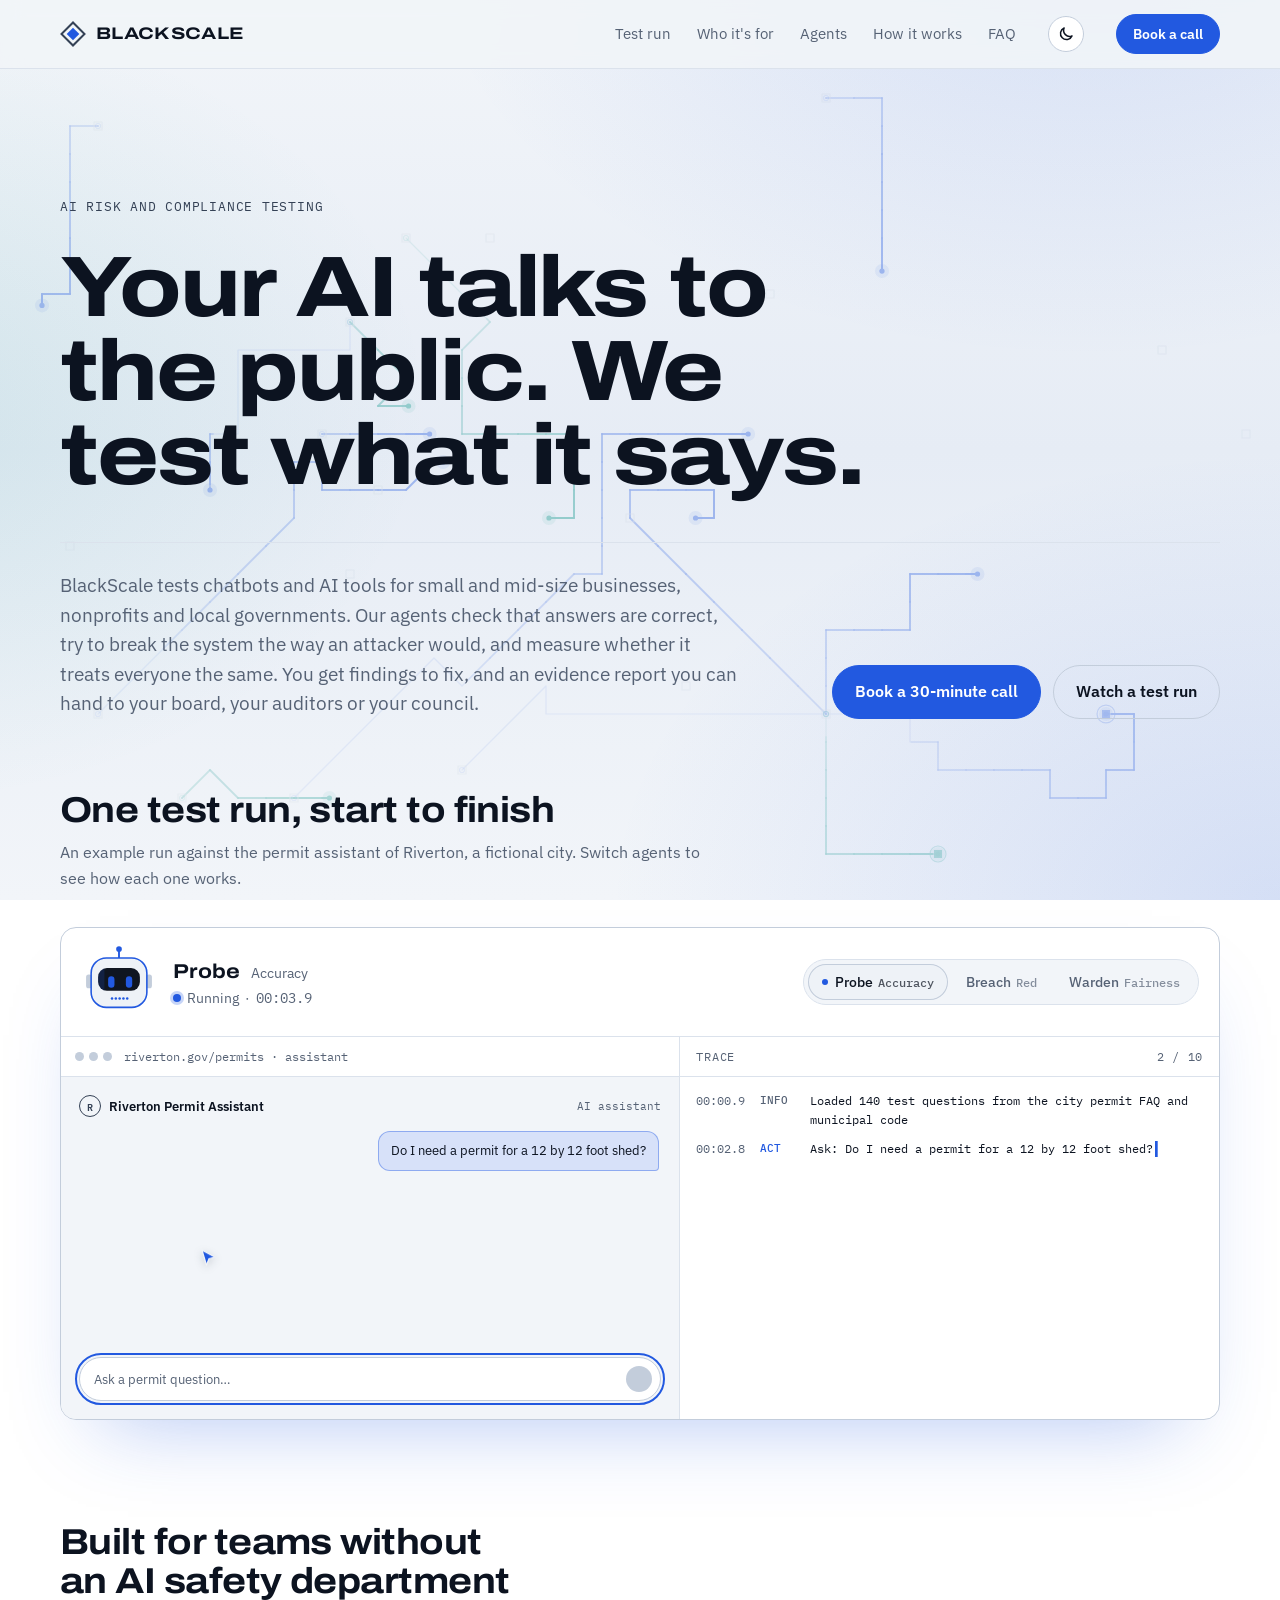
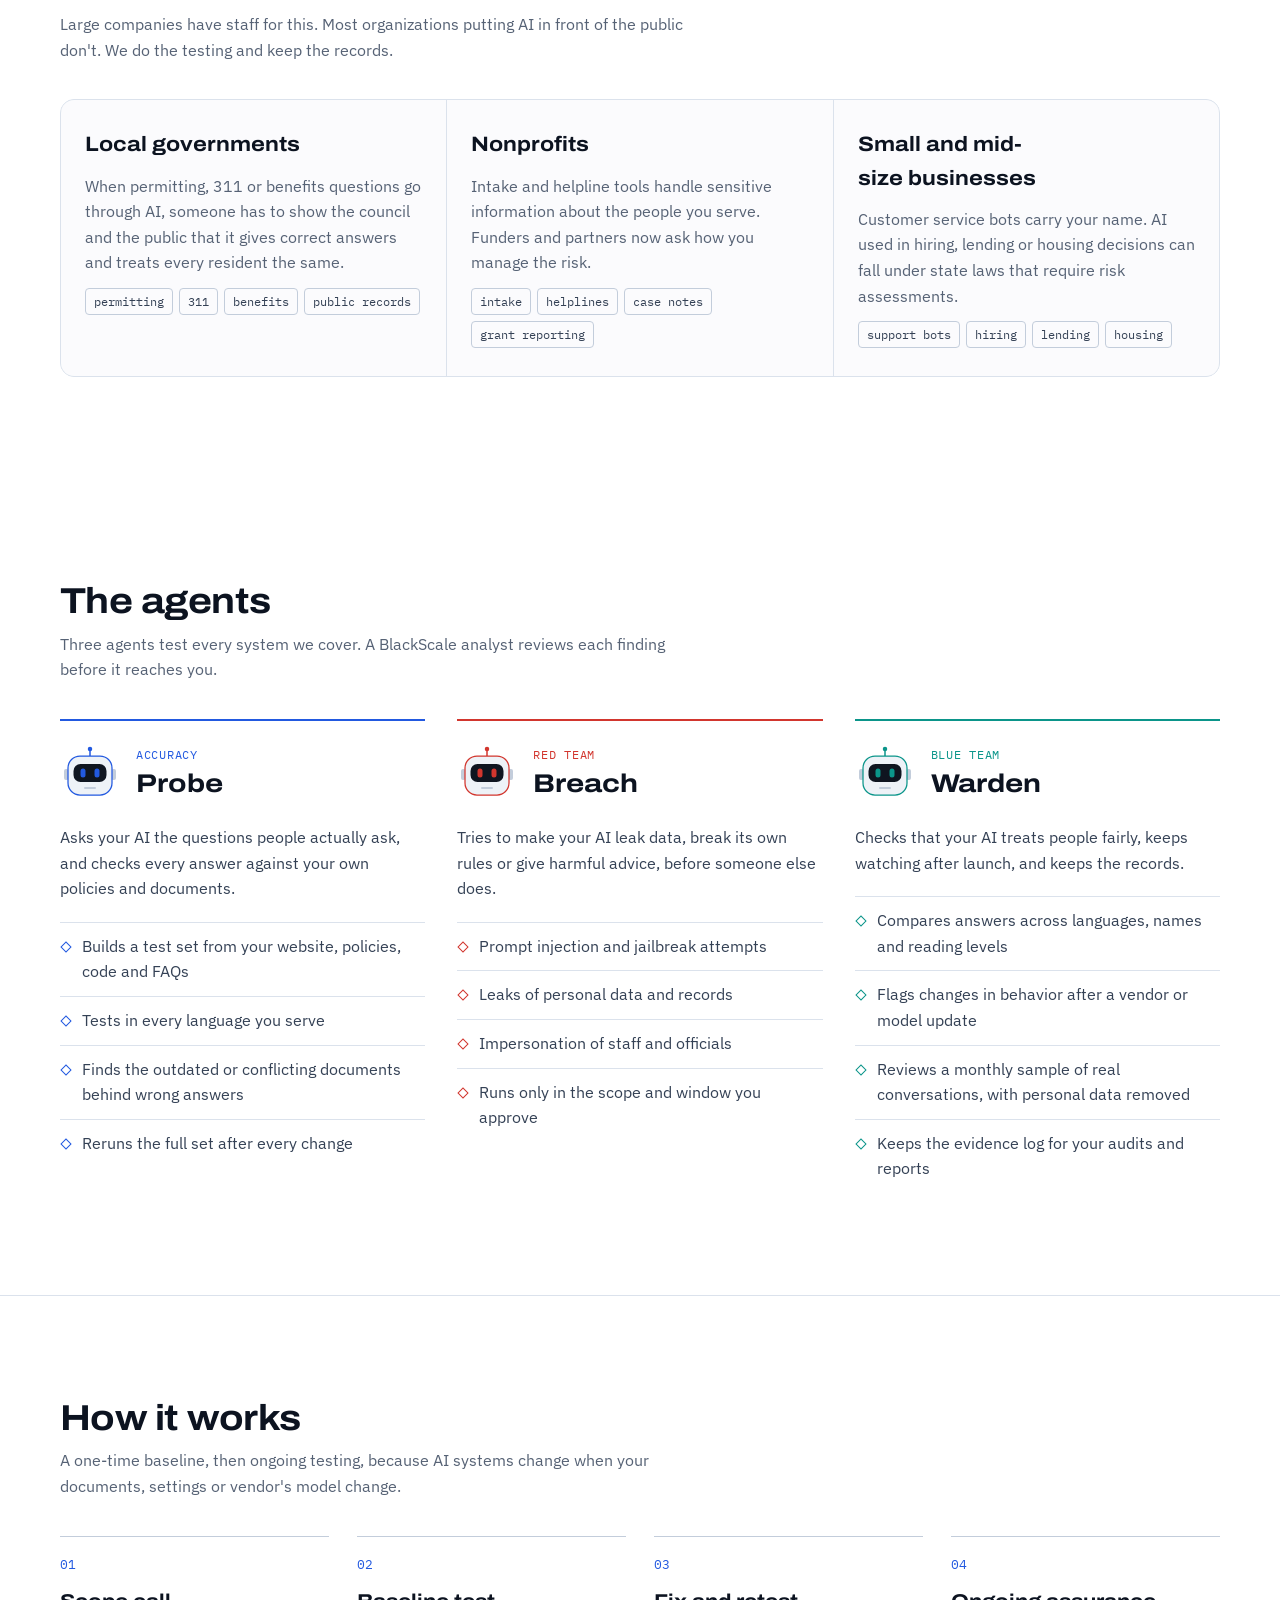
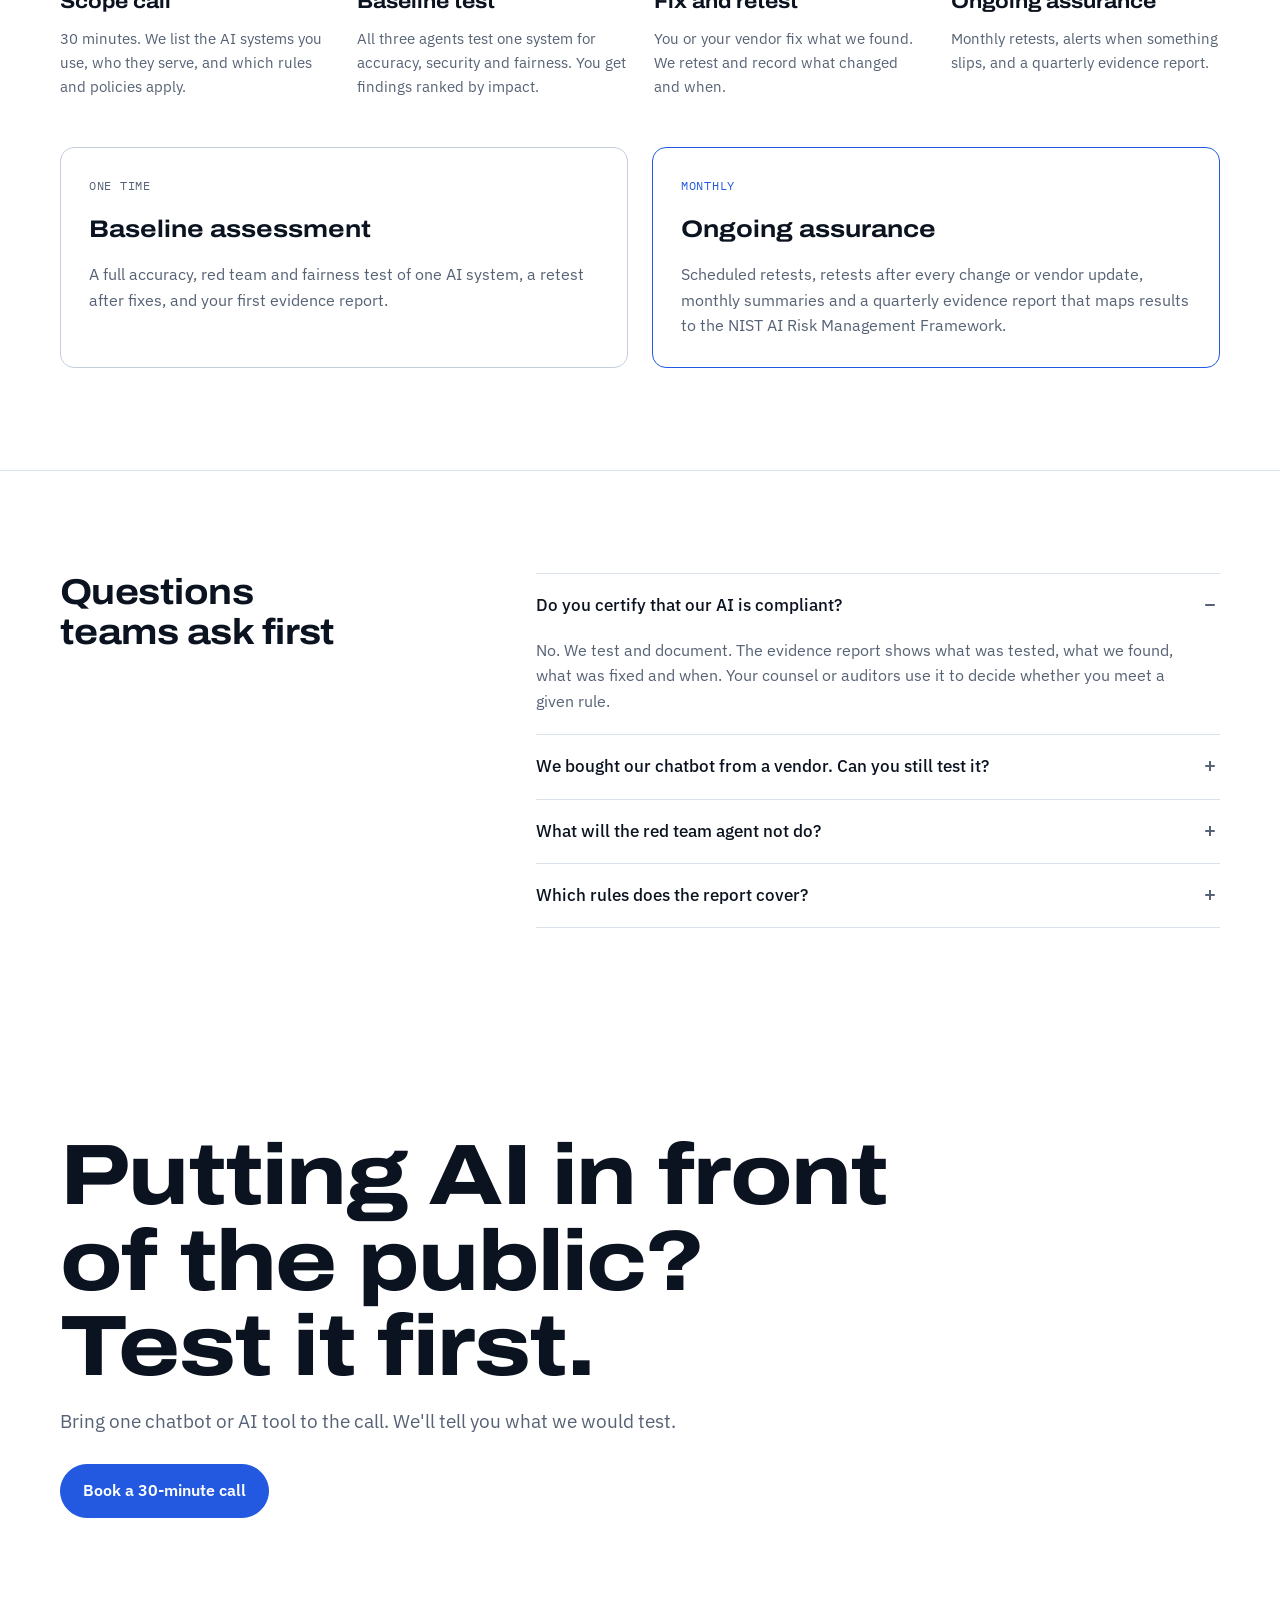
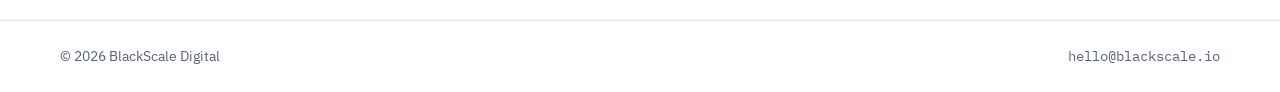
==== index.html @ e97cdd0f "Add light/dark themes and animated circuit-trace background Co-Authored-By: Claude Opus 5.5 <noreply" ====
<!DOCTYPE html>
<html lang="en">
<head>
  <meta charset="UTF-8">
  <meta name="viewport" content="width=device-width, initial-scale=1.0, viewport-fit=cover">
  <title>BlackScale | AI Risk Testing</title>
  <meta name="description" content="AI risk and compliance testing for small and mid-size businesses, nonprofits and local governments. Accuracy, red team and fairness testing, with ongoing evidence reports.">
  <link rel="icon" href="logo.png">
  <link rel="preconnect" href="https://fonts.googleapis.com">
  <link rel="preconnect" href="https://fonts.gstatic.com" crossorigin>
  <link href="https://fonts.googleapis.com/css2?family=Archivo:wdth,wght@62..125,400..800&family=IBM+Plex+Mono:wght@400;500&family=IBM+Plex+Sans:wght@400;500;600&display=swap" rel="stylesheet">
  <link rel="stylesheet" href="style.css">
  <script>
    (function () {
      var t = null;
      try { t = localStorage.getItem('bs-theme'); } catch (e) {}
      if (t !== 'light' && t !== 'dark') t = document.documentElement.dataset.theme || (window.matchMedia('(prefers-color-scheme: light)').matches ? 'light' : 'dark');
      document.documentElement.dataset.theme = t;
    })();
  </script>
</head>
<body>
  <canvas id="traces" aria-hidden="true"></canvas>

  <!-- Shared avatar drawing. Accent comes from currentColor. -->
  <svg width="0" height="0" style="position:absolute" aria-hidden="true">
    <defs>
      <symbol id="avatar" viewBox="0 0 120 120">
        <line x1="60" y1="22" x2="60" y2="9" stroke="currentColor" stroke-width="3" stroke-linecap="round"/>
        <circle cx="60" cy="8" r="4.5" fill="currentColor"/>
        <rect x="8" y="48" width="9" height="22" rx="4" fill="var(--line-strong)"/>
        <rect x="103" y="48" width="9" height="22" rx="4" fill="var(--line-strong)"/>
        <rect x="16" y="22" width="88" height="78" rx="24" fill="var(--surface-2)" stroke="currentColor" stroke-width="2.5"/>
        <rect x="27" y="38" width="66" height="36" rx="14" fill="var(--visor)"/>
        <rect x="41" y="47" width="10" height="18" rx="5" fill="currentColor"/>
        <rect x="69" y="47" width="10" height="18" rx="5" fill="currentColor"/>
        <rect x="48" y="84" width="24" height="4" rx="2" fill="var(--line-strong)"/>
      </symbol>
    </defs>
  </svg>

  <header class="site-header">
    <div class="wrap header-row">
      <a href="#" class="brand" aria-label="BlackScale home">
        <svg class="brand-mark" viewBox="0 0 32 32" aria-hidden="true">
          <rect x="6" y="6" width="20" height="20" transform="rotate(45 16 16)" fill="none" stroke="var(--silver)" stroke-width="2.5"/>
          <rect x="10.5" y="10.5" width="11" height="11" transform="rotate(45 16 16)" fill="var(--accent)"/>
        </svg>
        <span class="brand-word">BlackScale</span>
      </a>
      <nav class="nav" aria-label="Main">
        <a href="#live">Test run</a>
        <a href="#who">Who it's for</a>
        <a href="#agents">Agents</a>
        <a href="#process">How it works</a>
        <a href="#faq">FAQ</a>
      </nav>
      <button class="theme-toggle" id="themeToggle" type="button" aria-label="Switch color theme">
        <svg class="moon" viewBox="0 0 24 24" fill="none" stroke="currentColor" stroke-width="2" stroke-linecap="round" stroke-linejoin="round" aria-hidden="true"><path d="M20 14.5A8 8 0 0 1 9.5 4a8 8 0 1 0 10.5 10.5z"/></svg>
        <svg class="sun" viewBox="0 0 24 24" fill="none" stroke="currentColor" stroke-width="2" stroke-linecap="round" aria-hidden="true"><circle cx="12" cy="12" r="4"/><path d="M12 2v2M12 20v2M2 12h2M20 12h2M4.9 4.9l1.4 1.4M17.7 17.7l1.4 1.4M4.9 19.1l1.4-1.4M17.7 6.3l1.4-1.4"/></svg>
      </button>
      <a class="btn btn-small" href="https://calendly.com/contact-blackscale/30min" target="_blank" rel="noopener">Book a call</a>
    </div>
  </header>

  <main>
    <section class="hero">
      <div class="wrap">
        <p class="eyebrow">AI risk and compliance testing</p>
        <h1>Your AI talks to the public. We test what it says.</h1>
        <div class="hero-foot">
          <p class="lede">BlackScale tests chatbots and AI tools for small and mid-size businesses, nonprofits and local governments. Our agents check that answers are correct, try to break the system the way an attacker would, and measure whether it treats everyone the same. You get findings to fix, and an evidence report you can hand to your board, your auditors or your council.</p>
          <div class="hero-actions">
            <a class="btn" href="https://calendly.com/contact-blackscale/30min" target="_blank" rel="noopener">Book a 30-minute call</a>
            <a class="btn btn-ghost" href="#live">Watch a test run</a>
          </div>
        </div>
      </div>
    </section>

    <section id="live" class="live">
      <div class="wrap">
        <div class="section-head">
          <h2>One test run, start to finish</h2>
          <p>An example run against the permit assistant of Riverton, a fictional city. Switch agents to see how each one works.</p>
        </div>

        <div class="console" id="console" data-mode="qa">
          <div class="console-bar">
            <div class="agent-id">
              <svg class="avatar-live" id="avatarLive" viewBox="0 0 120 120" aria-hidden="true">
                <g class="antenna">
                  <line x1="60" y1="22" x2="60" y2="9" stroke="var(--agent)" stroke-width="3" stroke-linecap="round"/>
                  <circle class="led" cx="60" cy="8" r="4.5" fill="var(--agent)"/>
                </g>
                <rect x="8" y="48" width="9" height="22" rx="4" fill="var(--line-strong)"/>
                <rect x="103" y="48" width="9" height="22" rx="4" fill="var(--line-strong)"/>
                <rect x="16" y="22" width="88" height="78" rx="24" fill="var(--surface-2)" stroke="var(--agent)" stroke-width="2.5"/>
                <rect x="27" y="38" width="66" height="36" rx="14" fill="var(--visor)"/>
                <clipPath id="visorClip"><rect x="27" y="38" width="66" height="36" rx="14"/></clipPath>
                <rect class="scan" x="27" y="38" width="10" height="36" fill="var(--agent)" opacity=".18" clip-path="url(#visorClip)"/>
                <g id="eyes">
                  <rect class="eye" x="41" y="47" width="10" height="18" rx="5" fill="var(--agent)"/>
                  <rect class="eye" x="69" y="47" width="10" height="18" rx="5" fill="var(--agent)"/>
                </g>
                <g class="mouth" fill="var(--agent)">
                  <rect x="47" y="84" width="4" height="4" rx="2"/>
                  <rect x="53" y="84" width="4" height="4" rx="2"/>
                  <rect x="59" y="84" width="4" height="4" rx="2"/>
                  <rect x="65" y="84" width="4" height="4" rx="2"/>
                  <rect x="71" y="84" width="4" height="4" rx="2"/>
                </g>
              </svg>
              <div class="agent-meta">
                <div class="agent-name"><span id="agentName">Probe</span> <span class="agent-role" id="agentRole">Accuracy</span></div>
                <div class="agent-status"><span class="status-dot"></span><span id="agentStatus">Running</span> · <span class="mono" id="runTimer">00:00.0</span></div>
              </div>
            </div>
            <div class="tabs" role="tablist" aria-label="Choose an agent">
              <button role="tab" id="tab-qa" data-mode="qa" aria-selected="true">Probe <span>Accuracy</span></button>
              <button role="tab" id="tab-red" data-mode="red" aria-selected="false">Breach <span>Red</span></button>
              <button role="tab" id="tab-blue" data-mode="blue" aria-selected="false">Warden <span>Fairness</span></button>
            </div>
          </div>

          <div class="console-body">
            <div class="viewport">
              <div class="vp-chrome">
                <span class="vp-dots" aria-hidden="true"><i></i><i></i><i></i></span>
                <span class="vp-url mono" id="vpUrl">riverton.gov/permits · assistant</span>
              </div>
              <div class="screen" id="screen"></div>
              <div class="cursor" id="cursor" aria-hidden="true">
                <svg viewBox="0 0 20 20"><path d="M3 2l13 7-6 1.5L7.5 17z" fill="var(--agent)" stroke="var(--bg)" stroke-width="1.2" stroke-linejoin="round"/></svg>
              </div>
            </div>
            <div class="trace">
              <div class="trace-head mono"><span>Trace</span><span id="stepCount">0 / 0</span></div>
              <ol class="log" id="log" aria-live="polite"></ol>
            </div>
          </div>

          <div class="finding" id="finding" hidden></div>
        </div>
      </div>
    </section>

    <section id="who" class="audience">
      <div class="wrap">
        <div class="section-head">
          <h2>Built for teams without an AI safety department</h2>
          <p>Large companies have staff for this. Most organizations putting AI in front of the public don't. We do the testing and keep the records.</p>
        </div>
        <div class="aud-grid">
          <div class="aud">
            <h3>Local governments</h3>
            <p>When permitting, 311 or benefits questions go through AI, someone has to show the council and the public that it gives correct answers and treats every resident the same.</p>
            <div class="uses"><span>permitting</span><span>311</span><span>benefits</span><span>public records</span></div>
          </div>
          <div class="aud">
            <h3>Nonprofits</h3>
            <p>Intake and helpline tools handle sensitive information about the people you serve. Funders and partners now ask how you manage the risk.</p>
            <div class="uses"><span>intake</span><span>helplines</span><span>case notes</span><span>grant reporting</span></div>
          </div>
          <div class="aud">
            <h3>Small and mid-size businesses</h3>
            <p>Customer service bots carry your name. AI used in hiring, lending or housing decisions can fall under state laws that require risk assessments.</p>
            <div class="uses"><span>support bots</span><span>hiring</span><span>lending</span><span>housing</span></div>
          </div>
        </div>
      </div>
    </section>

    <section id="agents" class="agents">
      <div class="wrap">
        <div class="section-head">
          <h2>The agents</h2>
          <p>Three agents test every system we cover. A BlackScale analyst reviews each finding before it reaches you.</p>
        </div>
        <div class="agent-grid">
          <article class="agent-card" style="--agent: var(--probe)">
            <div class="agent-card-head">
              <svg class="avatar-sm" aria-hidden="true"><use href="#avatar"/></svg>
              <div>
                <p class="agent-kicker">Accuracy</p>
                <h3>Probe</h3>
              </div>
            </div>
            <p>Asks your AI the questions people actually ask, and checks every answer against your own policies and documents.</p>
            <ul class="tasks">
              <li>Builds a test set from your website, policies, code and FAQs</li>
              <li>Tests in every language you serve</li>
              <li>Finds the outdated or conflicting documents behind wrong answers</li>
              <li>Reruns the full set after every change</li>
            </ul>
          </article>
          <article class="agent-card" style="--agent: var(--red)">
            <div class="agent-card-head">
              <svg class="avatar-sm" aria-hidden="true"><use href="#avatar"/></svg>
              <div>
                <p class="agent-kicker">Red team</p>
                <h3>Breach</h3>
              </div>
            </div>
            <p>Tries to make your AI leak data, break its own rules or give harmful advice, before someone else does.</p>
            <ul class="tasks">
              <li>Prompt injection and jailbreak attempts</li>
              <li>Leaks of personal data and records</li>
              <li>Impersonation of staff and officials</li>
              <li>Runs only in the scope and window you approve</li>
            </ul>
          </article>
          <article class="agent-card" style="--agent: var(--teal)">
            <div class="agent-card-head">
              <svg class="avatar-sm" aria-hidden="true"><use href="#avatar"/></svg>
              <div>
                <p class="agent-kicker">Blue team</p>
                <h3>Warden</h3>
              </div>
            </div>
            <p>Checks that your AI treats people fairly, keeps watching after launch, and keeps the records.</p>
            <ul class="tasks">
              <li>Compares answers across languages, names and reading levels</li>
              <li>Flags changes in behavior after a vendor or model update</li>
              <li>Reviews a monthly sample of real conversations, with personal data removed</li>
              <li>Keeps the evidence log for your audits and reports</li>
            </ul>
          </article>
        </div>
      </div>
    </section>

    <section id="process" class="process">
      <div class="wrap">
        <div class="section-head">
          <h2>How it works</h2>
          <p>A one-time baseline, then ongoing testing, because AI systems change when your documents, settings or vendor's model change.</p>
        </div>
        <ol class="steps">
          <li>
            <span class="step-n mono">01</span>
            <h3>Scope call</h3>
            <p>30 minutes. We list the AI systems you use, who they serve, and which rules and policies apply.</p>
          </li>
          <li>
            <span class="step-n mono">02</span>
            <h3>Baseline test</h3>
            <p>All three agents test one system for accuracy, security and fairness. You get findings ranked by impact.</p>
          </li>
          <li>
            <span class="step-n mono">03</span>
            <h3>Fix and retest</h3>
            <p>You or your vendor fix what we found. We retest and record what changed and when.</p>
          </li>
          <li>
            <span class="step-n mono">04</span>
            <h3>Ongoing assurance</h3>
            <p>Monthly retests, alerts when something slips, and a quarterly evidence report.</p>
          </li>
        </ol>
        <div class="plans-grid">
          <div class="offer">
            <p class="offer-kicker">One time</p>
            <h3>Baseline assessment</h3>
            <p>A full accuracy, red team and fairness test of one AI system, a retest after fixes, and your first evidence report.</p>
          </div>
          <div class="offer main">
            <p class="offer-kicker">Monthly</p>
            <h3>Ongoing assurance</h3>
            <p>Scheduled retests, retests after every change or vendor update, monthly summaries and a quarterly evidence report that maps results to the NIST AI Risk Management Framework.</p>
          </div>
        </div>
      </div>
    </section>

    <section id="faq" class="faq">
      <div class="wrap faq-grid">
        <div class="section-head">
          <h2>Questions teams ask first</h2>
        </div>
        <div class="faq-list">
          <details open>
            <summary>Do you certify that our AI is compliant?</summary>
            <p>No. We test and document. The evidence report shows what was tested, what we found, what was fixed and when. Your counsel or auditors use it to decide whether you meet a given rule.</p>
          </details>
          <details>
            <summary>We bought our chatbot from a vendor. Can you still test it?</summary>
            <p>Yes. Most tests run through the same chat window the public uses, so we don't need the vendor's code. Findings are written so you can send them straight to the vendor.</p>
          </details>
          <details>
            <summary>What will the red team agent not do?</summary>
            <p>It never runs outside the scope and time window you approve in writing. It doesn't use real resident or client data, run tests that could take your service down, or keep any data it reaches. It stops at proof and reports.</p>
          </details>
          <details>
            <summary>Which rules does the report cover?</summary>
            <p>Every report maps results to the NIST AI Risk Management Framework. We also note the state and local AI laws, accessibility rules and anti-discrimination obligations you tell us apply to you.</p>
          </details>
        </div>
      </div>
    </section>

    <section class="closing">
      <div class="wrap closing-inner">
        <h2>Putting AI in front of the public? Test it first.</h2>
        <p>Bring one chatbot or AI tool to the call. We'll tell you what we would test.</p>
        <a class="btn" href="https://calendly.com/contact-blackscale/30min" target="_blank" rel="noopener">Book a 30-minute call</a>
      </div>
    </section>
  </main>

  <footer class="site-footer">
    <div class="wrap footer-row">
      <span>© 2026 BlackScale Digital</span>
      <span class="mono">hello@blackscale.io</span>
    </div>
  </footer>

  <script src="script.js"></script>
</body>
</html>
---- style.css ----
/* Layout: one 1200px column; wide-set display type over a graphite ground; the live console is the one loud element. */
:root {
  --bg: #0a0d12;
  --surface: #10151d;
  --surface-2: #161d28;
  --visor: #05070a;
  --line: #1f2733;
  --line-strong: #2c3747;
  --fg: #e7ebf1;
  --muted: #8d98a9;
  --silver: #b9c4d3;
  --accent: #4c8dff;
  --accent-ink: #06101f;

  --probe: #4c8dff;
  --red: #ff5f57;
  --teal: #2fd2c2;
  --pass: #3ccf8e;
  --fail: #ff5f57;
  --warn: #f2b544;

  --f-display: "Archivo", "Helvetica Neue", Arial, sans-serif;
  --f-body: "IBM Plex Sans", "Segoe UI", system-ui, sans-serif;
  --f-mono: "IBM Plex Mono", ui-monospace, "SFMono-Regular", Menlo, monospace;

  --step--1: 0.8125rem;
  --step-0: 1rem;
  --step-1: 1.1875rem;
  --step-2: clamp(1.5rem, 1.1rem + 1.6vw, 2.25rem);
  --step-3: clamp(2.4rem, 1.2rem + 5.2vw, 5.4rem);

  --bg-2: #0d1320;
  --glow-a: rgb(76 141 255 / .16);
  --glow-b: rgb(47 210 194 / .08);
  --trace-opacity: .6;
  --shadow: rgb(0 0 0 / .5);
  --radius: 10px;
  color-scheme: dark;
}
@media (prefers-color-scheme: light) {
  :root:not([data-theme="dark"]) {
  --bg: #f2f5f9;
  --bg-2: #e6ecf5;
  --surface: #ffffff;
  --surface-2: #eef2f7;
  --visor: #0f1520;
  --line: #dbe2ec;
  --line-strong: #c3cddb;
  --fg: #0c1320;
  --muted: #566275;
  --silver: #344155;
  --accent: #2259e0;
  --accent-ink: #ffffff;
  --probe: #2259e0;
  --red: #d2362e;
  --teal: #0b958a;
  --pass: #138a55;
  --fail: #d2362e;
  --warn: #a8670c;
  --glow-a: rgb(34 89 224 / .14);
  --glow-b: rgb(11 149 138 / .10);
  --trace-opacity: .38;
  --shadow: rgb(15 25 45 / .18);
  color-scheme: light;
  }
}
:root[data-theme="light"] {
  --bg: #f2f5f9;
  --bg-2: #e6ecf5;
  --surface: #ffffff;
  --surface-2: #eef2f7;
  --visor: #0f1520;
  --line: #dbe2ec;
  --line-strong: #c3cddb;
  --fg: #0c1320;
  --muted: #566275;
  --silver: #344155;
  --accent: #2259e0;
  --accent-ink: #ffffff;
  --probe: #2259e0;
  --red: #d2362e;
  --teal: #0b958a;
  --pass: #138a55;
  --fail: #d2362e;
  --warn: #a8670c;
  --glow-a: rgb(34 89 224 / .14);
  --glow-b: rgb(11 149 138 / .10);
  --trace-opacity: .38;
  --shadow: rgb(15 25 45 / .18);
  color-scheme: light;
}

*, *::before, *::after { box-sizing: border-box; }
[hidden] { display: none !important; }
html { scroll-behavior: smooth; -webkit-text-size-adjust: 100%; }
body {
  margin: 0;
  background:
    radial-gradient(60rem 40rem at 85% -10%, var(--glow-a), transparent 70%),
    radial-gradient(50rem 36rem at -10% 45%, var(--glow-b), transparent 70%),
    radial-gradient(60rem 40rem at 100% 100%, var(--glow-a), transparent 70%),
    linear-gradient(180deg, var(--bg) 0%, var(--bg-2) 50%, var(--bg) 100%);
  background-attachment: fixed;
  color: var(--fg);
  font-family: var(--f-body);
  font-size: var(--step-0);
  line-height: 1.6;
  -webkit-font-smoothing: antialiased;
}
img, svg { max-width: 100%; }
a { color: inherit; }
h1, h2, h3 { font-family: var(--f-display); margin: 0; text-wrap: balance; }
p { margin: 0; }
.mono { font-family: var(--f-mono); font-variant-numeric: tabular-nums; }
:focus-visible { outline: 2px solid var(--accent); outline-offset: 3px; border-radius: 4px; }

.wrap {
  max-width: 1200px;
  margin-inline: auto;
  padding-left: max(20px, env(safe-area-inset-left, 0px));
  padding-right: max(20px, env(safe-area-inset-right, 0px));
}

/* ---------- Background traces ---------- */
#traces { position: fixed; inset: 0; width: 100%; height: 100%; z-index: -1; pointer-events: none; opacity: var(--trace-opacity);
  -webkit-mask-image: radial-gradient(120% 90% at 50% 40%, #000 30%, rgb(0 0 0 / .55) 100%);
          mask-image: radial-gradient(120% 90% at 50% 40%, #000 30%, rgb(0 0 0 / .55) 100%); }

/* ---------- Header ---------- */
.site-header {
  position: sticky;
  top: 0;
  z-index: 20;
  background: color-mix(in srgb, var(--bg) 86%, transparent);
  backdrop-filter: blur(10px);
  -webkit-backdrop-filter: blur(10px);
  border-bottom: 1px solid var(--line);
  padding-top: env(safe-area-inset-top, 0px);
}
.header-row { display: flex; align-items: center; gap: 32px; padding-block: 14px; }
.brand { display: flex; align-items: center; gap: 10px; text-decoration: none; }
.brand-mark { width: 26px; height: 26px; }
.brand-word {
  font-family: var(--f-display);
  font-stretch: 125%;
  font-weight: 700;
  font-size: 1.05rem;
  letter-spacing: 0.02em;
  text-transform: uppercase;
}
.nav { display: flex; gap: 26px; margin-left: auto; }
.theme-toggle { flex: none; width: 36px; height: 36px; display: grid; place-items: center; border-radius: 50%; border: 1px solid var(--line-strong); background: var(--surface); color: var(--fg); cursor: pointer; transition: background .15s; }
.theme-toggle:hover { background: var(--surface-2); }
.theme-toggle svg { width: 18px; height: 18px; }
.theme-toggle .sun { display: none; }
:root[data-theme="dark"] .theme-toggle .sun { display: block; }
:root[data-theme="dark"] .theme-toggle .moon { display: none; }
.nav a { text-decoration: none; color: var(--muted); font-size: 0.9375rem; transition: color .15s; }
.nav a:hover { color: var(--fg); }

.btn {
  display: inline-flex;
  align-items: center;
  justify-content: center;
  gap: 8px;
  padding: 13px 22px;
  border-radius: 999px;
  background: var(--accent);
  color: var(--accent-ink);
  font-weight: 600;
  text-decoration: none;
  border: 1px solid var(--accent);
  transition: transform .15s, background .15s;
  white-space: nowrap;
}
.btn:hover { transform: translateY(-1px); background: color-mix(in srgb, var(--accent) 88%, white); }
.btn-small { padding: 8px 16px; font-size: 0.875rem; }
.btn-ghost { background: transparent; color: var(--fg); border-color: var(--line-strong); }
.btn-ghost:hover { background: var(--surface-2); }

/* ---------- Hero ---------- */
.hero { padding-block: clamp(64px, 10vw, 128px) clamp(40px, 6vw, 72px); }
.eyebrow {
  font-family: var(--f-mono);
  font-size: var(--step--1);
  color: var(--silver);
  letter-spacing: 0.06em;
  text-transform: uppercase;
  margin-bottom: 28px;
}
.hero h1 {
  font-size: var(--step-3);
  font-stretch: 118%;
  font-weight: 760;
  line-height: 0.98;
  letter-spacing: -0.025em;
  max-width: 14ch;
}
.hero-foot {
  display: grid;
  grid-template-columns: minmax(0, 1fr) auto;
  gap: 40px;
  align-items: end;
  margin-top: 44px;
  padding-top: 28px;
  border-top: 1px solid var(--line);
}
.lede { color: var(--muted); font-size: var(--step-1); max-width: 62ch; line-height: 1.55; }
.hero-actions { display: flex; gap: 12px; flex-wrap: wrap; }

/* ---------- Sections ---------- */
section { padding-block: clamp(56px, 8vw, 104px); }
.section-head { display: grid; gap: 10px; margin-bottom: 36px; max-width: 64ch; }
.section-head h2 { font-size: var(--step-2); font-stretch: 112%; font-weight: 700; letter-spacing: -0.015em; line-height: 1.1; }
.section-head p { color: var(--muted); }
.live { padding-top: 0; }

/* ---------- Console ---------- */
.console {
  --agent: var(--probe);
  background: var(--surface);
  border: 1px solid var(--line-strong);
  border-radius: 16px;
  overflow: hidden;
  box-shadow: 0 40px 80px -40px color-mix(in srgb, var(--agent) 35%, transparent);
  transition: box-shadow .5s;
}
.console[data-mode="red"] { --agent: var(--red); }
.console[data-mode="blue"] { --agent: var(--teal); }

.console-bar {
  display: flex;
  align-items: center;
  justify-content: space-between;
  flex-wrap: wrap;
  gap: 16px;
  padding: 16px 20px;
  border-bottom: 1px solid var(--line);
}
.agent-id { display: flex; align-items: center; gap: 16px; min-width: 0; }
.avatar-live { width: 76px; height: 76px; flex: none; overflow: visible; }
#eyes { transition: transform .45s cubic-bezier(.3,.7,.3,1); }
.eye { transform-box: fill-box; transform-origin: center; animation: blink 5.2s infinite; }
.eye:nth-child(2) { animation-delay: .04s; }
@keyframes blink { 0%, 93%, 100% { transform: scaleY(1); } 95% { transform: scaleY(.1); } }
.scan { animation: scan 2.6s ease-in-out infinite alternate; }
@keyframes scan { from { transform: translateX(0); } to { transform: translateX(56px); } }
.led { animation: led 1.4s ease-in-out infinite; }
@keyframes led { 50% { opacity: .35; } }
.mouth rect { transform-box: fill-box; transform-origin: center; }
.avatar-live.talk .mouth rect { animation: talk .5s ease-in-out infinite alternate; }
.avatar-live.talk .mouth rect:nth-child(2) { animation-delay: .1s; }
.avatar-live.talk .mouth rect:nth-child(3) { animation-delay: .2s; }
.avatar-live.talk .mouth rect:nth-child(4) { animation-delay: .05s; }
.avatar-live.talk .mouth rect:nth-child(5) { animation-delay: .15s; }
@keyframes talk { to { transform: scaleY(2.6); } }
.avatar-live.alarm .antenna { animation: shake .3s 3; }
@keyframes shake { 25% { transform: translateX(-2px); } 75% { transform: translateX(2px); } }

.agent-name { font-family: var(--f-display); font-stretch: 115%; font-weight: 700; font-size: 1.25rem; }
.agent-role { font-family: var(--f-body); font-stretch: 100%; font-weight: 400; font-size: 0.875rem; color: var(--muted); margin-left: 6px; }
.agent-status { display: flex; align-items: center; gap: 6px; font-size: 0.875rem; color: var(--muted); }
.status-dot { width: 8px; height: 8px; border-radius: 50%; background: var(--agent); box-shadow: 0 0 0 3px color-mix(in srgb, var(--agent) 25%, transparent); }
.console.done .status-dot { background: var(--silver); box-shadow: none; }

.tabs { display: flex; gap: 4px; padding: 4px; background: var(--bg); border: 1px solid var(--line); border-radius: 999px; }
.tabs button {
  font: inherit;
  font-size: 0.875rem;
  font-weight: 500;
  color: var(--muted);
  background: none;
  border: 0;
  padding: 7px 14px;
  border-radius: 999px;
  cursor: pointer;
  transition: background .2s, color .2s;
}
.tabs button span { font-family: var(--f-mono); font-size: 0.75rem; opacity: .7; margin-left: 2px; }
.tabs button:hover { color: var(--fg); }
.tabs button[aria-selected="true"] { background: var(--surface-2); color: var(--fg); box-shadow: inset 0 0 0 1px var(--line-strong); }
.tabs button[aria-selected="true"]::before {
  content: ""; display: inline-block; width: 6px; height: 6px; border-radius: 50%;
  background: var(--agent); margin-right: 7px; vertical-align: 2px;
}

.console-body { display: grid; grid-template-columns: minmax(0, 1.15fr) minmax(0, 1fr); }
.viewport { position: relative; border-right: 1px solid var(--line); min-width: 0; background: var(--bg); }
.vp-chrome { display: flex; align-items: center; gap: 12px; padding: 10px 14px; border-bottom: 1px solid var(--line); background: var(--surface); }
.vp-dots { display: flex; gap: 5px; }
.vp-dots i { width: 9px; height: 9px; border-radius: 50%; background: var(--line-strong); }
.vp-url { font-size: 0.75rem; color: var(--muted); white-space: nowrap; overflow: hidden; text-overflow: ellipsis; min-width: 0; }
.screen { padding: 18px; min-height: 340px; }

.cursor {
  position: absolute;
  left: 0; top: 0;
  width: 20px; height: 20px;
  pointer-events: none;
  transform: translate(60%, 120px);
  transition: transform .7s cubic-bezier(.45,.05,.25,1);
  z-index: 3;
  filter: drop-shadow(0 2px 4px var(--shadow));
}
.cursor.click::after {
  content: ""; position: absolute; left: -6px; top: -6px; width: 14px; height: 14px; border-radius: 50%;
  border: 2px solid var(--agent); animation: ping .5s ease-out forwards;
}
@keyframes ping { from { transform: scale(.4); opacity: 1; } to { transform: scale(2.2); opacity: 0; } }
.hot { outline: 2px solid var(--agent); outline-offset: 2px; transition: outline-color .2s; }

/* Chat under test: Probe and Breach */
.chat { display: grid; gap: 10px; font-size: 0.84rem; }
.chat-head { display: flex; align-items: center; gap: 8px; font-weight: 600; }
.chat-head .seal { width: 22px; height: 22px; border-radius: 50%; border: 1.5px solid var(--silver); display: grid; place-items: center; font-family: var(--f-mono); font-size: 0.6rem; color: var(--silver); }
.chat-head small { font-weight: 400; color: var(--muted); font-family: var(--f-mono); font-size: 0.7rem; margin-left: auto; }
.chat-log { display: grid; gap: 8px; align-content: start; min-height: 220px; max-height: 300px; overflow-y: auto; padding: 4px 2px; }
.bub { max-width: 86%; padding: 9px 12px; border-radius: 12px; line-height: 1.45; animation: evIn .3s ease-out; overflow-wrap: anywhere; }
.bub.user { justify-self: end; background: color-mix(in srgb, var(--agent) 18%, var(--surface)); border: 1px solid color-mix(in srgb, var(--agent) 40%, transparent); border-bottom-right-radius: 4px; }
.bub.bot { justify-self: start; background: var(--surface); border: 1px solid var(--line-strong); border-bottom-left-radius: 4px; color: var(--silver); }
.bub.bot.wrong { border-color: color-mix(in srgb, var(--fail) 60%, transparent); }
.bub.bot.right { border-color: color-mix(in srgb, var(--pass) 45%, transparent); }
.bub small { display: block; font-family: var(--f-mono); font-size: 0.68rem; color: var(--muted); margin-bottom: 3px; }
.chat-input { display: flex; align-items: center; justify-content: space-between; gap: 8px; border: 1px solid var(--line-strong); border-radius: 999px; padding: 8px 8px 8px 14px; color: var(--muted); background: var(--surface); min-width: 0; }
.chat-input span { white-space: nowrap; overflow: hidden; text-overflow: ellipsis; min-width: 0; }
.chat-input.typing span { color: var(--fg); }
.chat-input i { flex: none; width: 26px; height: 26px; border-radius: 50%; background: var(--line-strong); }
.leak { color: var(--fail); font-weight: 500; }

/* Fairness comparison: Warden */
.fair { display: grid; gap: 12px; font-size: 0.84rem; }
.fair-note { color: var(--muted); font-size: 0.78rem; }
.fair-table { display: grid; border: 1px solid var(--line-strong); border-radius: 8px; overflow: hidden; }
.fair-row { display: grid; grid-template-columns: minmax(0, 1.1fr) minmax(0, 1.4fr) 48px; gap: 12px; align-items: center; padding: 11px 12px; border-top: 1px solid var(--line); }
.fair-row:first-child { border-top: 0; }
.fair-row b { font-weight: 500; }
.fair-row b small { display: block; font-weight: 400; color: var(--muted); font-size: 0.72rem; }
.bar { height: 8px; border-radius: 4px; background: var(--surface-2); overflow: hidden; }
.bar i { display: block; height: 100%; width: 0; background: var(--agent); border-radius: 4px; transition: width .8s cubic-bezier(.3,.7,.3,1); }
.fair-row.gap .bar i { background: var(--warn); }
.fair-row .pct { font-family: var(--f-mono); text-align: right; color: var(--silver); font-variant-numeric: tabular-nums; }
.fair-row.gap .pct { color: var(--warn); }
.evidence { display: flex; align-items: center; gap: 10px; padding: 10px 12px; border: 1px dashed var(--line-strong); border-radius: 8px; color: var(--muted); font-size: 0.78rem; }
.evidence.filed { border-style: solid; border-color: color-mix(in srgb, var(--pass) 45%, transparent); color: var(--silver); }
.evidence .doc { width: 18px; height: 22px; border: 1.5px solid currentColor; border-radius: 3px; flex: none; }
@keyframes evIn { from { opacity: .2; transform: translateY(-4px); } }

/* Trace */
.trace { display: flex; flex-direction: column; min-width: 0; }
.trace-head { display: flex; justify-content: space-between; padding: 10px 16px; font-size: 0.75rem; color: var(--muted); border-bottom: 1px solid var(--line); text-transform: uppercase; letter-spacing: 0.06em; }
.log { list-style: none; margin: 0; padding: 10px 0; font-family: var(--f-mono); font-size: 0.78rem; line-height: 1.5; display: grid; align-content: start; gap: 2px; max-height: 420px; overflow-y: auto; }
.log li { display: grid; grid-template-columns: 56px 42px minmax(0, 1fr); gap: 8px; padding: 4px 16px; animation: lineIn .3s ease-out; }
.log .ts { color: var(--muted); font-variant-numeric: tabular-nums; }
.log .tag { font-size: 0.6875rem; font-weight: 500; padding-top: 1px; }
.log .msg { color: var(--fg); overflow-wrap: anywhere; }
.l-info .tag { color: var(--muted); }
.l-act .tag { color: var(--agent); }
.l-ok .tag { color: var(--pass); }
.l-warn .tag { color: var(--warn); }
.l-fail { background: color-mix(in srgb, var(--fail) 9%, transparent); }
.l-fail .tag { color: var(--fail); }
.log li.cur .msg::after { content: "▍"; color: var(--agent); animation: caret 1s steps(1) infinite; margin-left: 2px; }
@keyframes caret { 50% { opacity: 0; } }
@keyframes lineIn { from { opacity: 0; transform: translateX(-4px); } }

/* Finding */
.finding {
  border-top: 1px solid var(--line);
  padding: 20px;
  display: grid;
  grid-template-columns: minmax(0, 1.1fr) minmax(0, 1fr);
  gap: 24px;
  animation: lineIn .4s ease-out;
}
.finding-title { display: grid; gap: 8px; align-content: start; }
.sev { justify-self: start; font-family: var(--f-mono); font-size: 0.6875rem; letter-spacing: .06em; text-transform: uppercase; padding: 3px 8px; border-radius: 4px; }
.sev-high { color: var(--fail); background: color-mix(in srgb, var(--fail) 15%, transparent); }
.sev-med { color: var(--warn); background: color-mix(in srgb, var(--warn) 15%, transparent); }
.sev-ok { color: var(--pass); background: color-mix(in srgb, var(--pass) 15%, transparent); }
.finding h3 { font-size: 1.125rem; font-stretch: 105%; line-height: 1.3; }
.finding-meta { font-family: var(--f-mono); font-size: 0.75rem; color: var(--muted); display: flex; flex-wrap: wrap; gap: 4px 14px; }
.finding ol { margin: 0; padding-left: 18px; color: var(--silver); font-size: 0.875rem; display: grid; gap: 3px; }
.finding .fix { font-size: 0.875rem; color: var(--silver); }
.finding .fix b { color: var(--fg); font-weight: 600; }

/* ---------- Agents ---------- */
.agent-card { --agent: var(--probe); border-top: 2px solid var(--agent); padding-top: 24px; display: grid; gap: 20px; align-content: start; }
.agent-card-head { display: flex; gap: 16px; align-items: center; }
.avatar-sm { width: 60px; height: 60px; color: var(--agent); flex: none; }
.agent-kicker { font-family: var(--f-mono); font-size: 0.75rem; text-transform: uppercase; letter-spacing: .06em; color: var(--agent); }
.agent-card h3 { font-size: 1.6rem; font-stretch: 118%; font-weight: 720; }
.agent-card h3 span { font-family: var(--f-body); font-stretch: 100%; font-size: 1rem; font-weight: 400; color: var(--muted); margin-left: 8px; }
.tasks { list-style: none; margin: 0; padding: 0; display: grid; }
.tasks li { padding: 11px 0 11px 22px; border-top: 1px solid var(--line); position: relative; color: var(--silver); }
.tasks li::before { content: ""; position: absolute; left: 2px; top: 20px; width: 8px; height: 8px; transform: rotate(45deg); border: 1.5px solid var(--agent); }
.agent-grid { display: grid; grid-template-columns: repeat(3, minmax(0, 1fr)); gap: 32px; }
.agent-card > p { color: var(--silver); }

/* ---------- Audience ---------- */
.audience { padding-top: 0; }
.aud-grid { display: grid; grid-template-columns: repeat(3, minmax(0, 1fr)); gap: 1px; background: var(--line); border: 1px solid var(--line); border-radius: 14px; overflow: hidden; }
.aud { background: color-mix(in srgb, var(--surface) 88%, transparent); padding: 28px 24px; display: grid; gap: 12px; align-content: start; }
.aud h3 { font-size: 1.3rem; font-stretch: 112%; }
.aud p { color: var(--muted); }
.aud .uses { font-family: var(--f-mono); font-size: 0.75rem; color: var(--silver); display: flex; flex-wrap: wrap; gap: 6px; }
.aud .uses span { padding: 3px 8px; border: 1px solid var(--line-strong); border-radius: 4px; }

/* ---------- Engagements ---------- */
.plans-grid { display: grid; grid-template-columns: repeat(2, minmax(0, 1fr)); gap: 24px; margin-top: 48px; }
.offer { border: 1px solid var(--line-strong); border-radius: 14px; padding: 28px; display: grid; gap: 14px; align-content: start; background: var(--surface); }
.offer.main { border-color: var(--accent); }
.offer-kicker { font-family: var(--f-mono); font-size: 0.75rem; text-transform: uppercase; letter-spacing: .06em; color: var(--muted); }
.offer.main .offer-kicker { color: var(--accent); }
.offer h3 { font-size: 1.5rem; font-stretch: 115%; }
.offer p { color: var(--muted); }

/* ---------- Process ---------- */
.process { border-block: 1px solid var(--line); background: color-mix(in srgb, var(--surface) 72%, transparent); backdrop-filter: blur(2px); }
.steps { list-style: none; margin: 0; padding: 0; display: grid; grid-template-columns: repeat(4, minmax(0, 1fr)); gap: 28px; }
.steps li { display: grid; gap: 10px; align-content: start; padding-top: 18px; border-top: 1px solid var(--line-strong); }
.step-n { color: var(--accent); font-size: 0.8125rem; }
.steps h3 { font-size: 1.25rem; font-stretch: 112%; }
.steps p { color: var(--muted); font-size: 0.9375rem; }

/* ---------- FAQ ---------- */
.faq-grid { display: grid; grid-template-columns: minmax(0, 1fr) minmax(0, 1.6fr); gap: 48px; }
.faq-list { display: grid; }
.faq details { border-top: 1px solid var(--line); }
.faq details:last-child { border-bottom: 1px solid var(--line); }
.faq summary { cursor: pointer; list-style: none; padding: 18px 32px 18px 0; position: relative; font-weight: 500; font-size: 1.0625rem; }
.faq summary::-webkit-details-marker { display: none; }
.faq summary::after { content: "+"; position: absolute; right: 4px; top: 14px; font-family: var(--f-mono); font-size: 1.25rem; color: var(--muted); }
.faq details[open] summary::after { content: "–"; }
.faq details p { color: var(--muted); padding-bottom: 20px; max-width: 64ch; }

/* ---------- Closing ---------- */
.closing-inner { display: grid; gap: 16px; justify-items: start; }
.closing h2 { font-size: var(--step-3); font-stretch: 118%; font-weight: 760; line-height: 1; letter-spacing: -0.02em; max-width: 16ch; }
.closing p { color: var(--muted); font-size: var(--step-1); margin-bottom: 12px; }

.site-footer { border-top: 1px solid var(--line); }
.footer-row { display: flex; justify-content: space-between; flex-wrap: wrap; gap: 12px; padding-block: 24px max(24px, env(safe-area-inset-bottom, 0px)); color: var(--muted); font-size: 0.875rem; }

/* ---------- Responsive ---------- */
@media (max-width: 960px) {
  .console-body { grid-template-columns: minmax(0, 1fr); }
  .viewport { border-right: 0; border-bottom: 1px solid var(--line); }
  .log { max-height: 300px; }
  .finding { grid-template-columns: minmax(0, 1fr); }
  .agent-grid, .aud-grid, .plans-grid { grid-template-columns: minmax(0, 1fr); }
  .steps { grid-template-columns: repeat(2, minmax(0, 1fr)); }
  .faq-grid { grid-template-columns: minmax(0, 1fr); gap: 0; }
}
@media (max-width: 720px) {
  .nav { display: none; }
  .header-row { gap: 12px; }
  .brand { margin-right: auto; }
  .hero-foot { grid-template-columns: minmax(0, 1fr); gap: 24px; }
  .hero h1 { font-stretch: 108%; }
  .fair-row { grid-template-columns: minmax(0, 1fr) 48px; }
  .fair-row .bar { grid-column: 1 / -1; grid-row: 2; }
  .tabs { width: 100%; }
  .tabs button { flex: 1; padding-inline: 6px; }
  .steps { grid-template-columns: minmax(0, 1fr); }
  .screen { min-height: 0; padding: 14px; }
}

@media (prefers-reduced-motion: reduce) {
  *, *::before, *::after { animation: none !important; transition: none !important; }
  html { scroll-behavior: auto; }
}
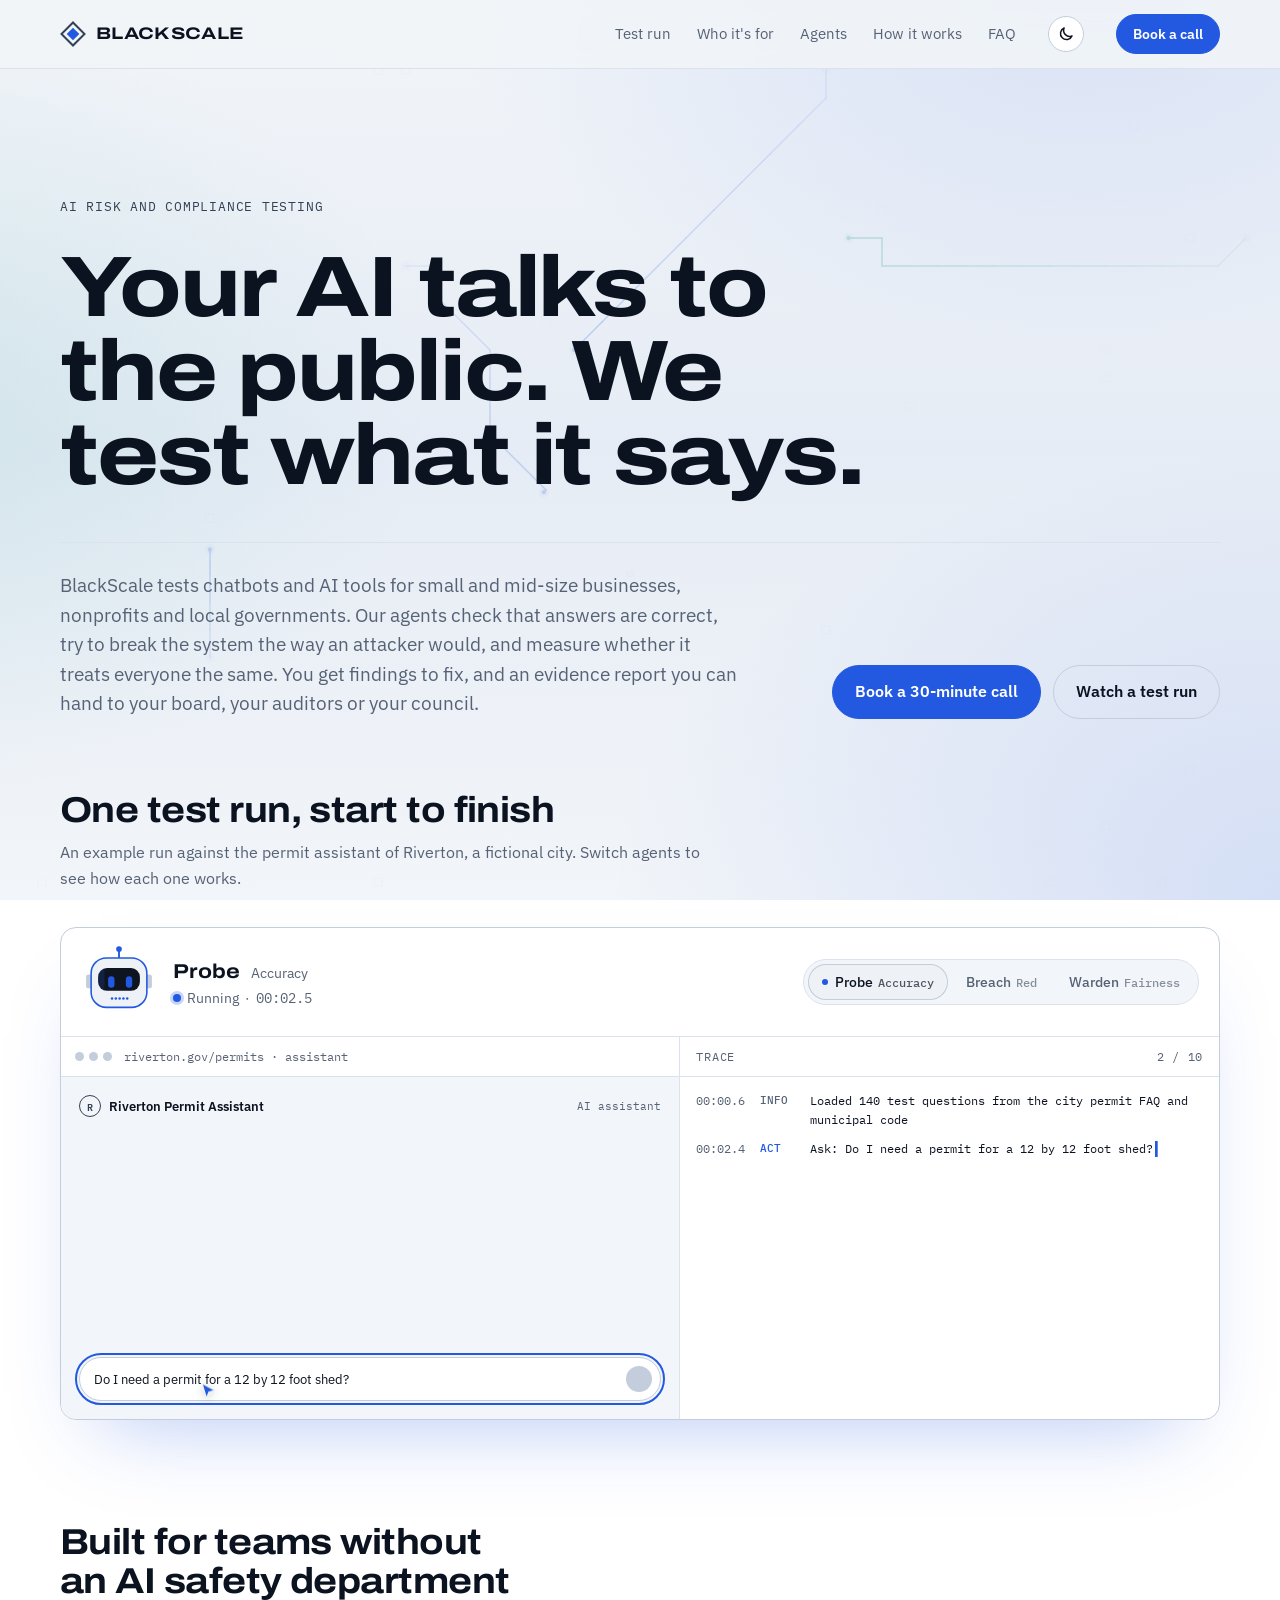
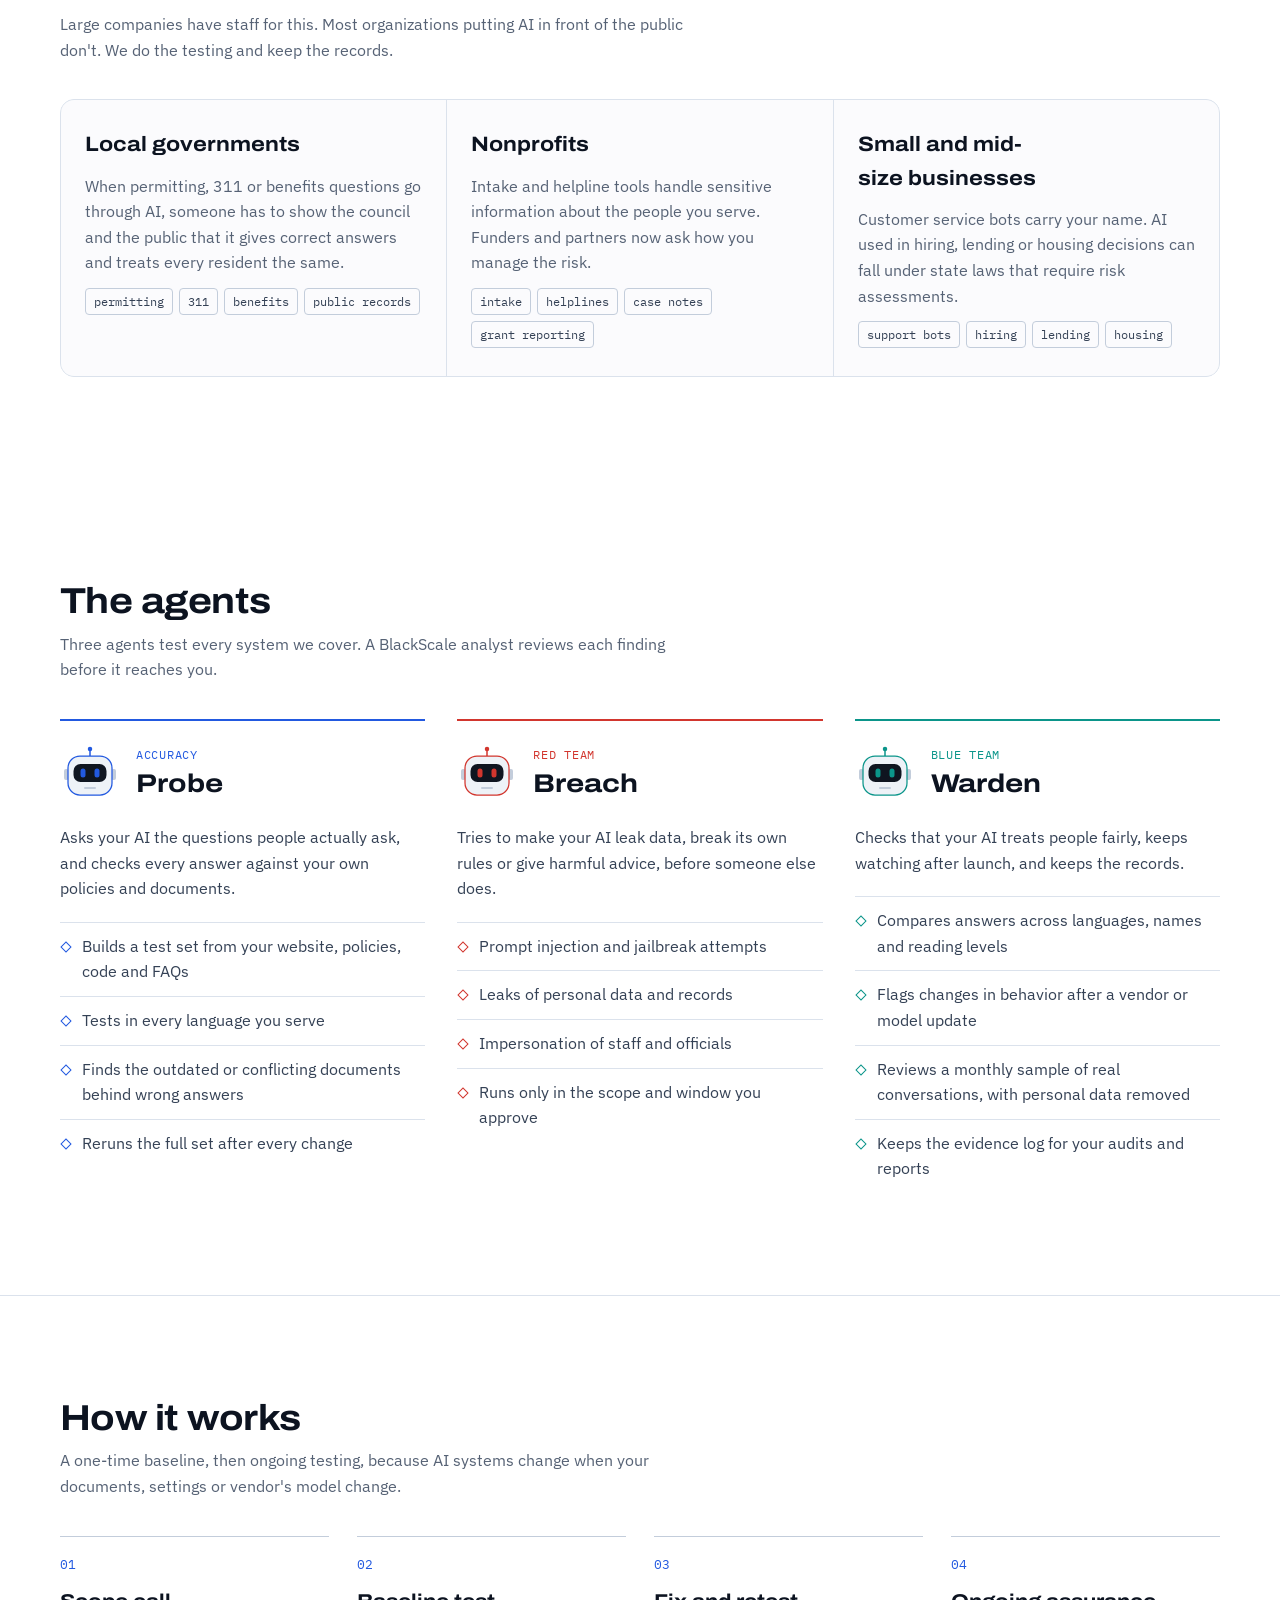
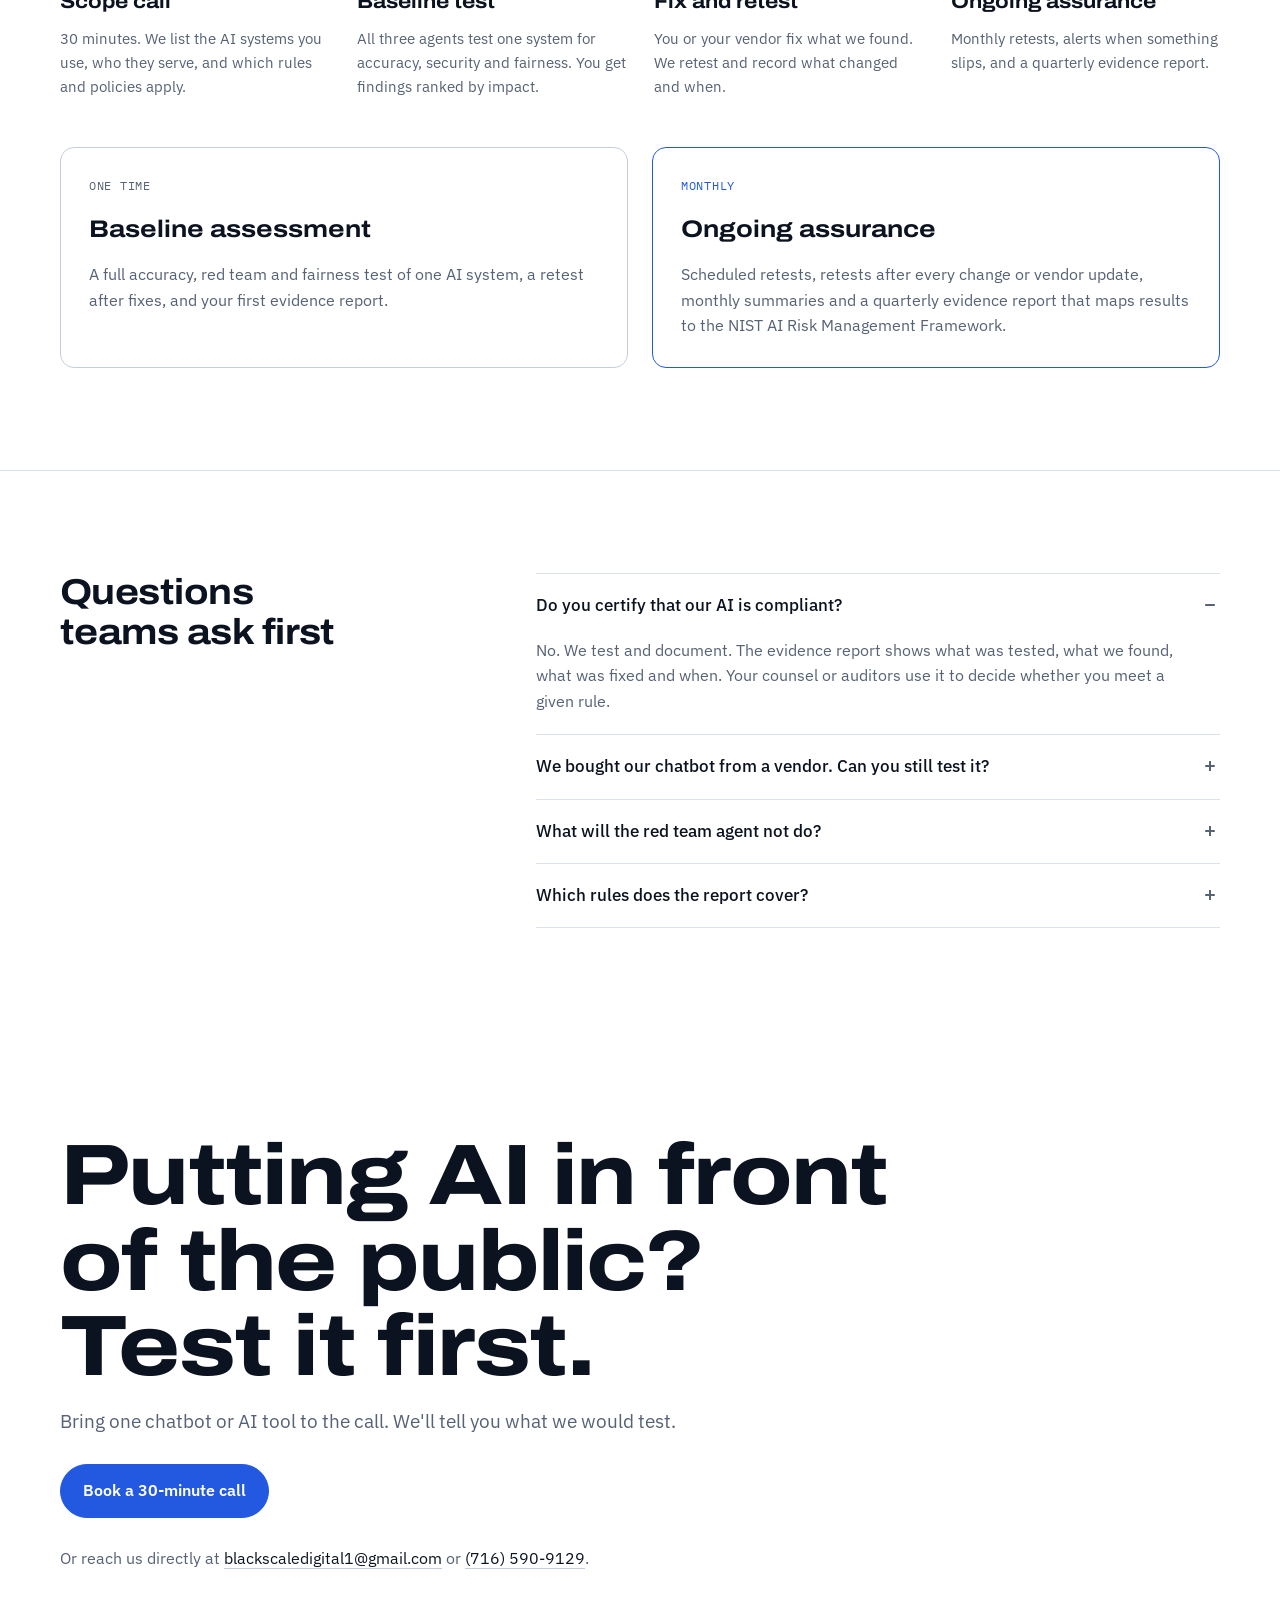
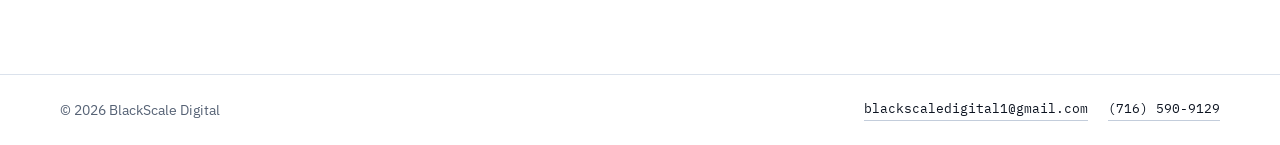
==== commit 80cc35a9: "Add contact email and phone number Co-Authored-By: Claude Opus 5.5 <noreply@anthropic.com> Claude-Se" ====
--- a/index.html
+++ b/index.html
@@ -304,6 +304,7 @@
         <h2>Putting AI in front of the public? Test it first.</h2>
         <p>Bring one chatbot or AI tool to the call. We'll tell you what we would test.</p>
         <a class="btn" href="https://calendly.com/contact-blackscale/30min" target="_blank" rel="noopener">Book a 30-minute call</a>
+        <p class="contact-line">Or reach us directly at <a href="mailto:blackscaledigital1@gmail.com">blackscaledigital1@gmail.com</a> or <a href="tel:+17165909129">(716) 590-9129</a>.</p>
       </div>
     </section>
   </main>
@@ -311,7 +312,10 @@
   <footer class="site-footer">
     <div class="wrap footer-row">
       <span>© 2026 BlackScale Digital</span>
-      <span class="mono">hello@blackscale.io</span>
+      <span class="footer-contact">
+        <a href="mailto:blackscaledigital1@gmail.com">blackscaledigital1@gmail.com</a>
+        <a href="tel:+17165909129">(716) 590-9129</a>
+      </span>
     </div>
   </footer>
 
--- a/style.css
+++ b/style.css
@@ -32,7 +32,7 @@
   --bg-2: #0d1320;
   --glow-a: rgb(76 141 255 / .16);
   --glow-b: rgb(47 210 194 / .08);
-  --trace-opacity: .6;
+  --trace-opacity: .32;
   --shadow: rgb(0 0 0 / .5);
   --radius: 10px;
   color-scheme: dark;
@@ -59,7 +59,7 @@
   --warn: #a8670c;
   --glow-a: rgb(34 89 224 / .14);
   --glow-b: rgb(11 149 138 / .10);
-  --trace-opacity: .38;
+  --trace-opacity: .22;
   --shadow: rgb(15 25 45 / .18);
   color-scheme: light;
   }
@@ -85,7 +85,7 @@
   --warn: #a8670c;
   --glow-a: rgb(34 89 224 / .14);
   --glow-b: rgb(11 149 138 / .10);
-  --trace-opacity: .38;
+  --trace-opacity: .22;
   --shadow: rgb(15 25 45 / .18);
   color-scheme: light;
 }
@@ -439,6 +439,10 @@
 .closing p { color: var(--muted); font-size: var(--step-1); margin-bottom: 12px; }
 
 .site-footer { border-top: 1px solid var(--line); }
+.footer-contact { display: flex; flex-wrap: wrap; gap: 8px 20px; font-family: var(--f-mono); font-size: 0.8125rem; }
+.footer-contact a, .contact-line a { color: var(--fg); text-decoration: none; border-bottom: 1px solid var(--line-strong); }
+.footer-contact a:hover, .contact-line a:hover { border-color: var(--accent); }
+.closing p.contact-line { font-size: var(--step-0); margin: 12px 0 0; overflow-wrap: anywhere; }
 .footer-row { display: flex; justify-content: space-between; flex-wrap: wrap; gap: 12px; padding-block: 24px max(24px, env(safe-area-inset-bottom, 0px)); color: var(--muted); font-size: 0.875rem; }
 
 /* ---------- Responsive ---------- */
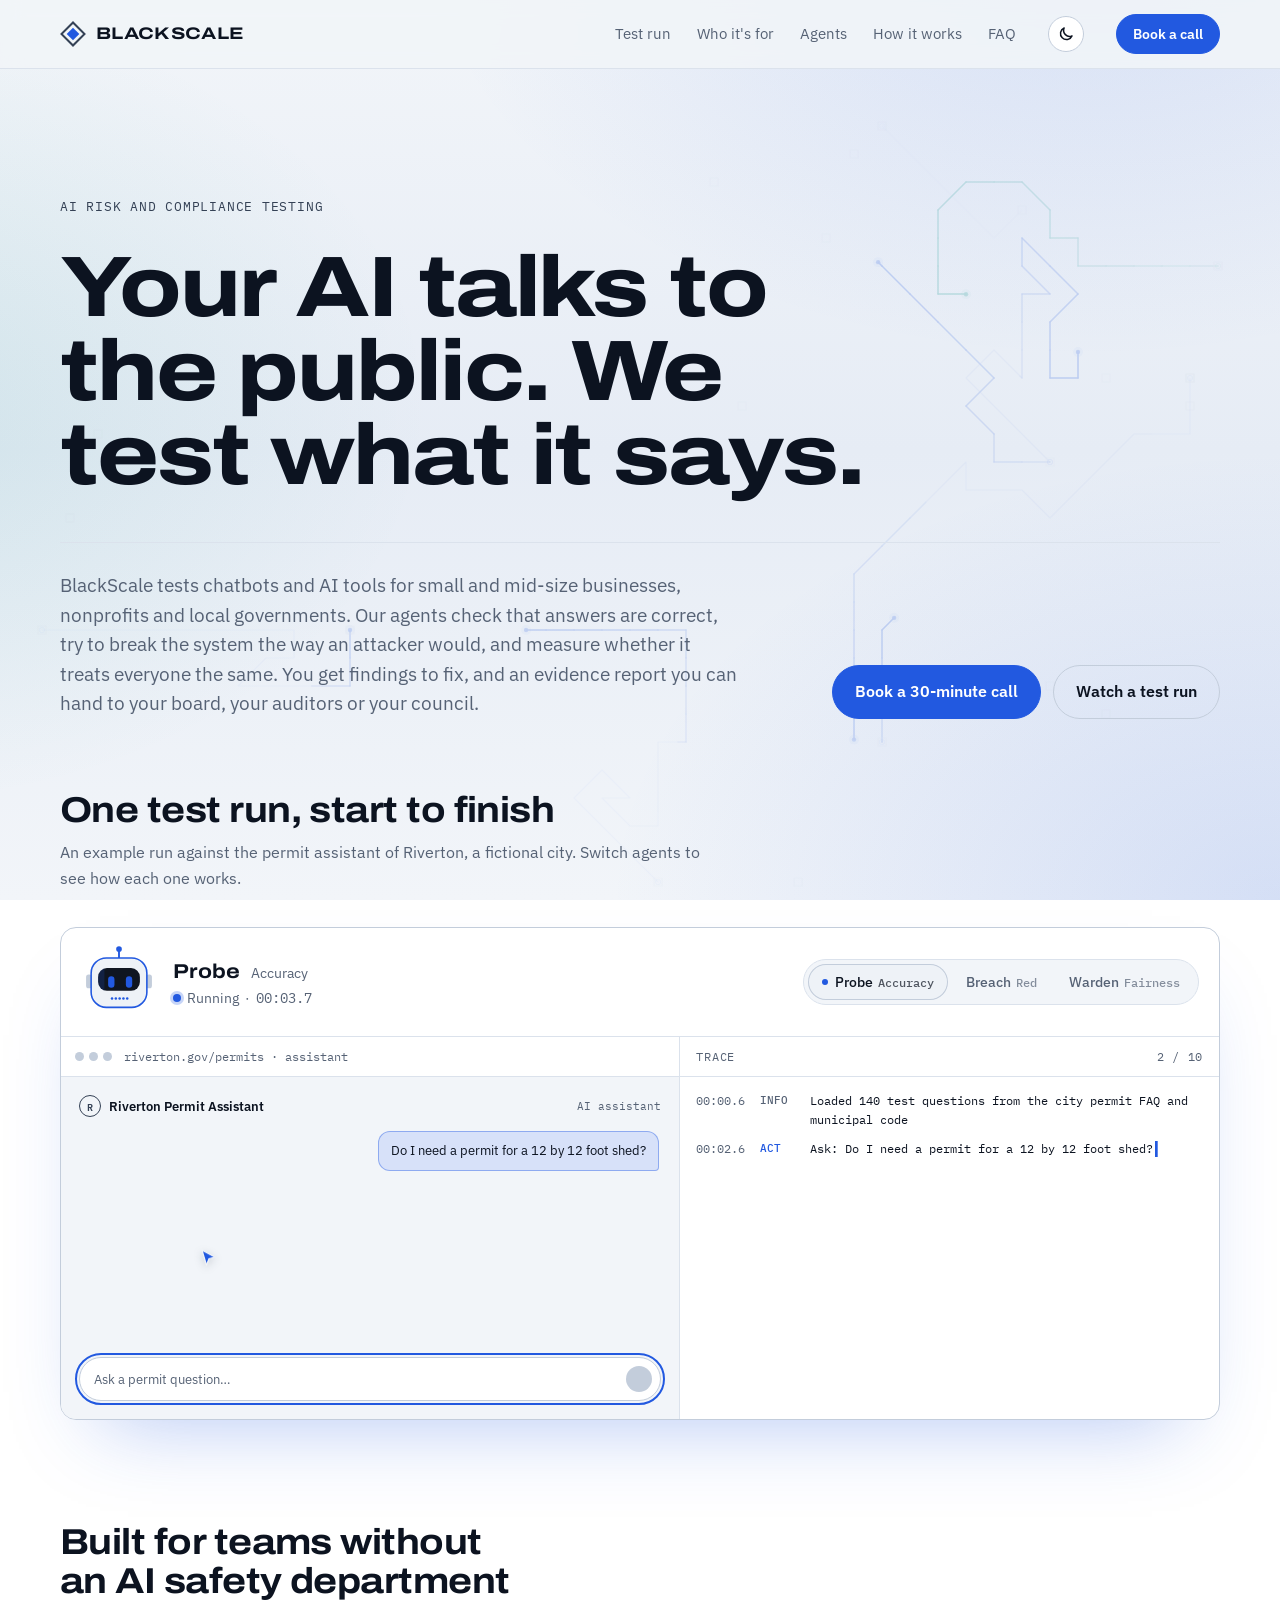
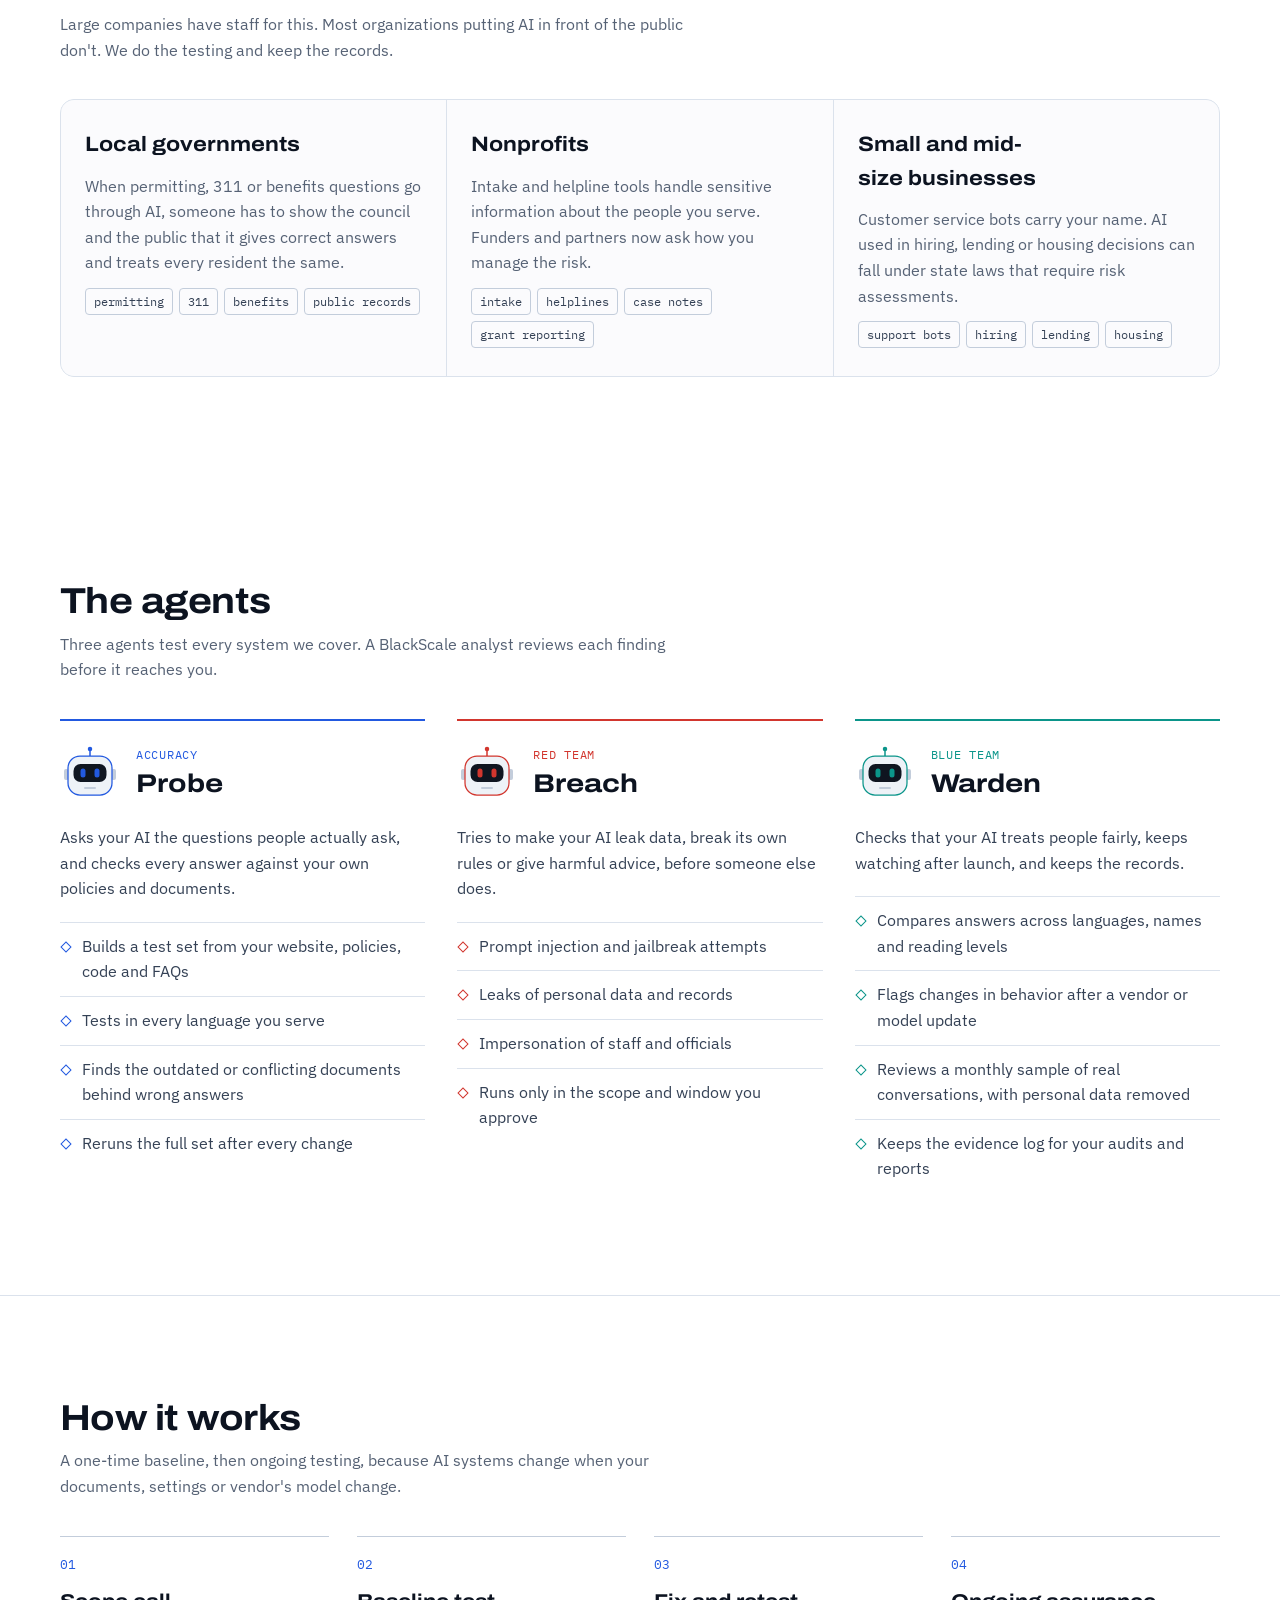
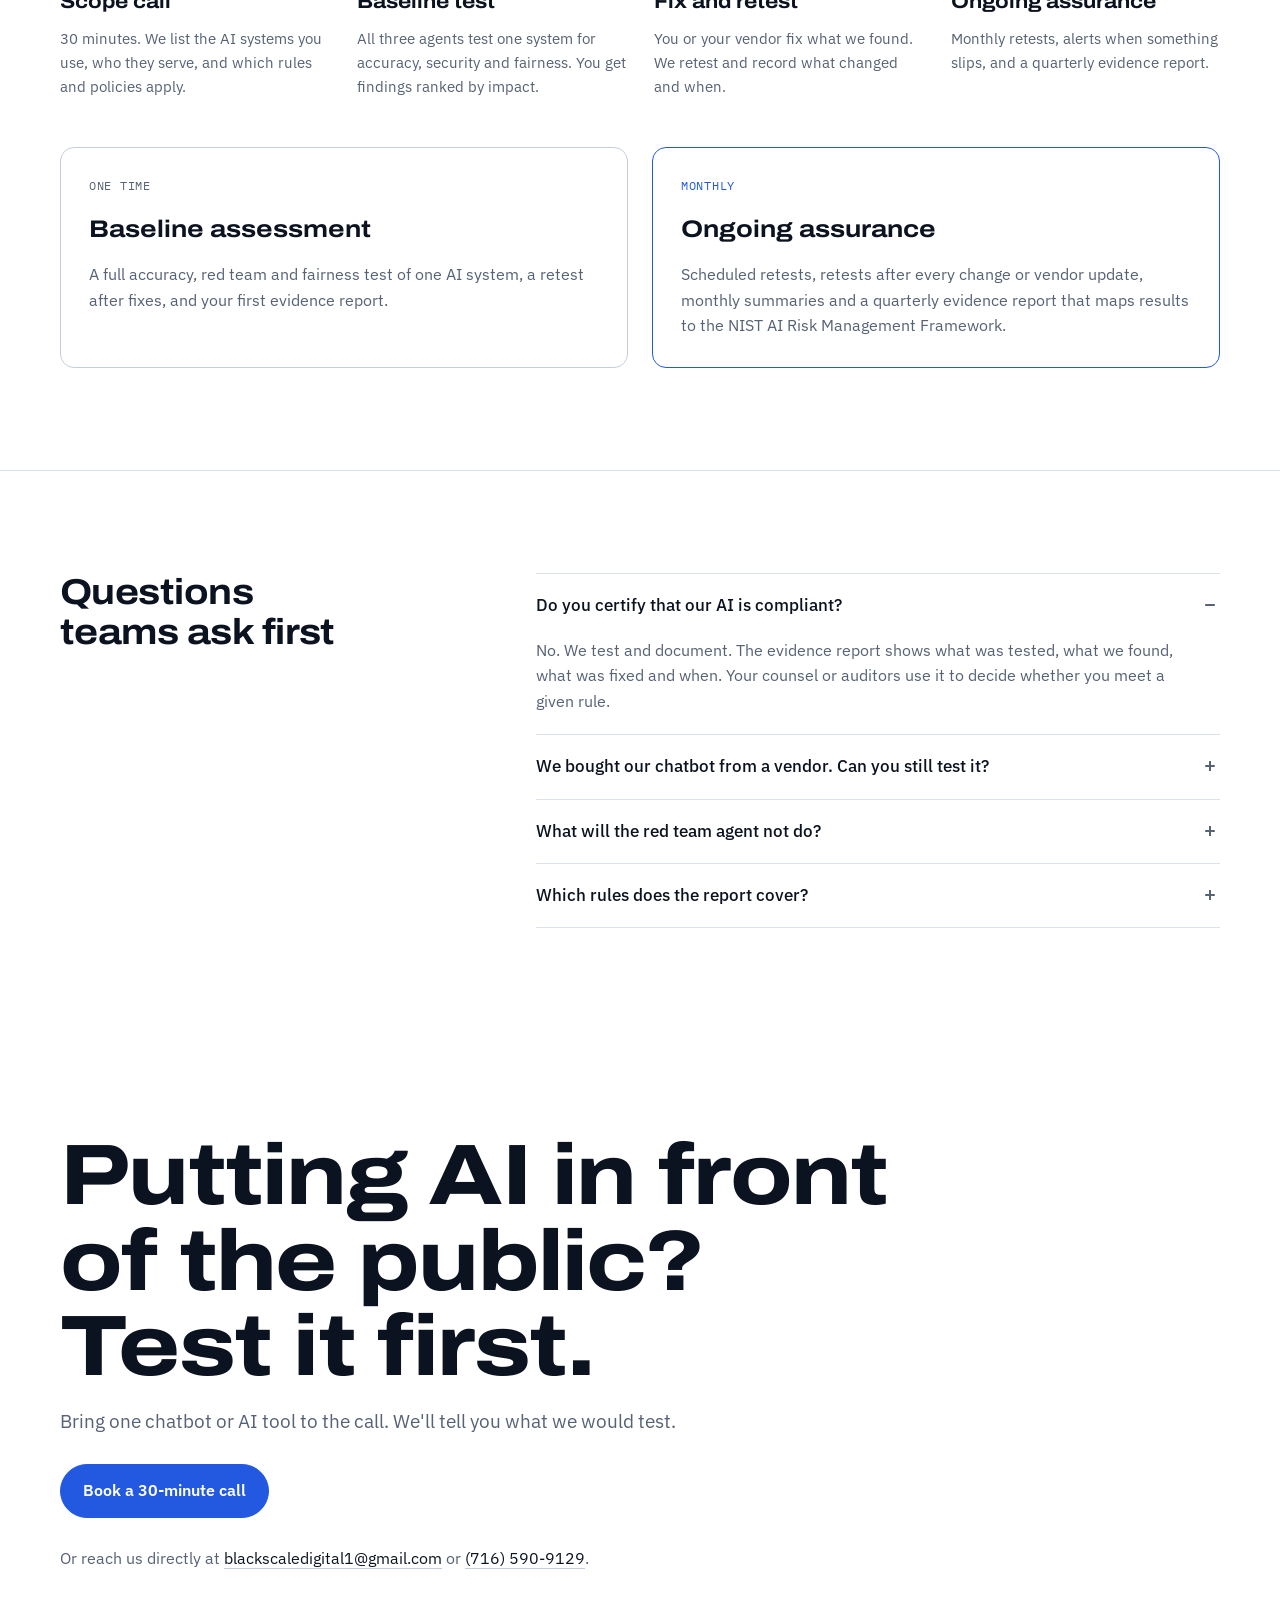
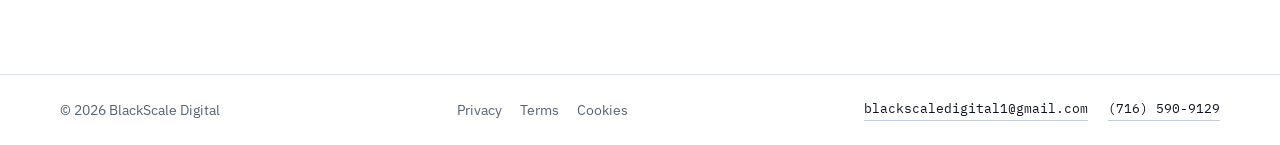
==== commit 76a4054e: "Add privacy policy, terms of use and cookie policy pages Co-Authored-By: Claude Opus 5.5 <noreply@an" ====
--- a/index.html
+++ b/index.html
@@ -312,6 +312,7 @@
   <footer class="site-footer">
     <div class="wrap footer-row">
       <span>© 2026 BlackScale Digital</span>
+      <span class="footer-links"><a href="privacy.html">Privacy</a> <a href="terms.html">Terms</a> <a href="cookies.html">Cookies</a></span>
       <span class="footer-contact">
         <a href="mailto:blackscaledigital1@gmail.com">blackscaledigital1@gmail.com</a>
         <a href="tel:+17165909129">(716) 590-9129</a>
--- a/style.css
+++ b/style.css
@@ -445,6 +445,28 @@
 .closing p.contact-line { font-size: var(--step-0); margin: 12px 0 0; overflow-wrap: anywhere; }
 .footer-row { display: flex; justify-content: space-between; flex-wrap: wrap; gap: 12px; padding-block: 24px max(24px, env(safe-area-inset-bottom, 0px)); color: var(--muted); font-size: 0.875rem; }
 
+/* ---------- Legal pages ---------- */
+.footer-links { display: flex; gap: 18px; }
+.footer-links a { color: var(--muted); text-decoration: none; }
+.footer-links a:hover, .footer-links a[aria-current="page"] { color: var(--fg); }
+.legal { padding-block: clamp(40px, 6vw, 80px) clamp(56px, 8vw, 104px); }
+.legal .back { display: inline-block; color: var(--muted); text-decoration: none; font-size: 0.9375rem; margin-bottom: 28px; }
+.legal .back:hover { color: var(--fg); }
+.legal h1 { font-size: clamp(2.2rem, 1.4rem + 3vw, 3.6rem); font-stretch: 118%; font-weight: 760; letter-spacing: -0.02em; line-height: 1; }
+.legal .effective { color: var(--muted); font-size: var(--step--1); margin-top: 14px; padding-bottom: 28px; border-bottom: 1px solid var(--line); }
+.prose { max-width: 70ch; color: var(--silver); }
+.prose > * + * { margin-top: 14px; }
+.prose h2 { font-size: 1.35rem; font-stretch: 110%; color: var(--fg); margin-top: 44px; }
+.prose h3 { font-size: 1.05rem; color: var(--fg); margin-top: 24px; font-stretch: 105%; }
+.prose ul { padding-left: 20px; display: grid; gap: 8px; }
+.prose b { color: var(--fg); font-weight: 600; }
+.prose a { color: var(--accent); text-underline-offset: 3px; }
+.table-wrap { overflow-x: auto; border: 1px solid var(--line-strong); border-radius: 10px; }
+.prose table { width: 100%; border-collapse: collapse; font-size: 0.9375rem; min-width: 520px; }
+.prose th, .prose td { text-align: left; padding: 12px 14px; border-top: 1px solid var(--line); vertical-align: top; }
+.prose td.mono { white-space: nowrap; font-family: var(--f-mono); font-size: 0.875rem; }
+.prose th { border-top: 0; color: var(--fg); font-weight: 600; background: var(--surface); }
+
 /* ---------- Responsive ---------- */
 @media (max-width: 960px) {
   .console-body { grid-template-columns: minmax(0, 1fr); }
@@ -457,6 +479,7 @@
 }
 @media (max-width: 720px) {
   .nav { display: none; }
+  .footer-row { flex-direction: column; }
   .header-row { gap: 12px; }
   .brand { margin-right: auto; }
   .hero-foot { grid-template-columns: minmax(0, 1fr); gap: 24px; }
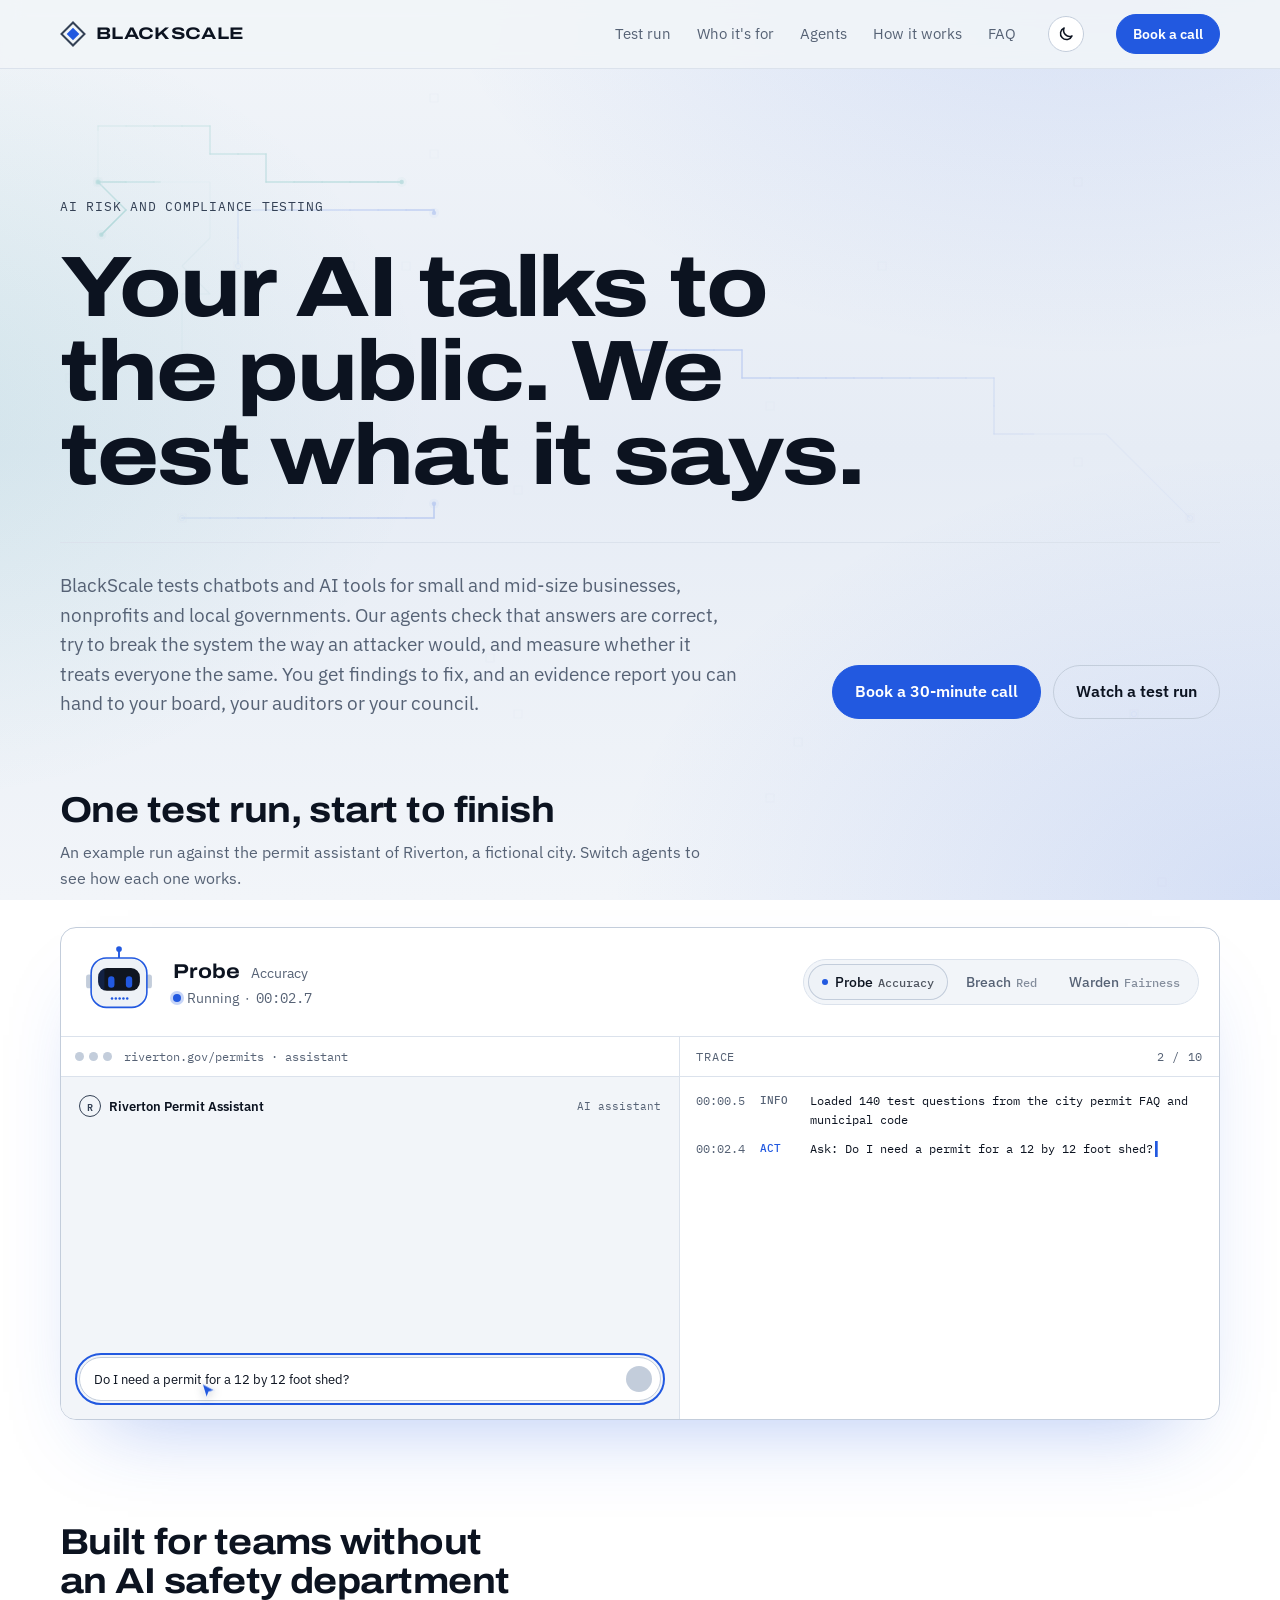
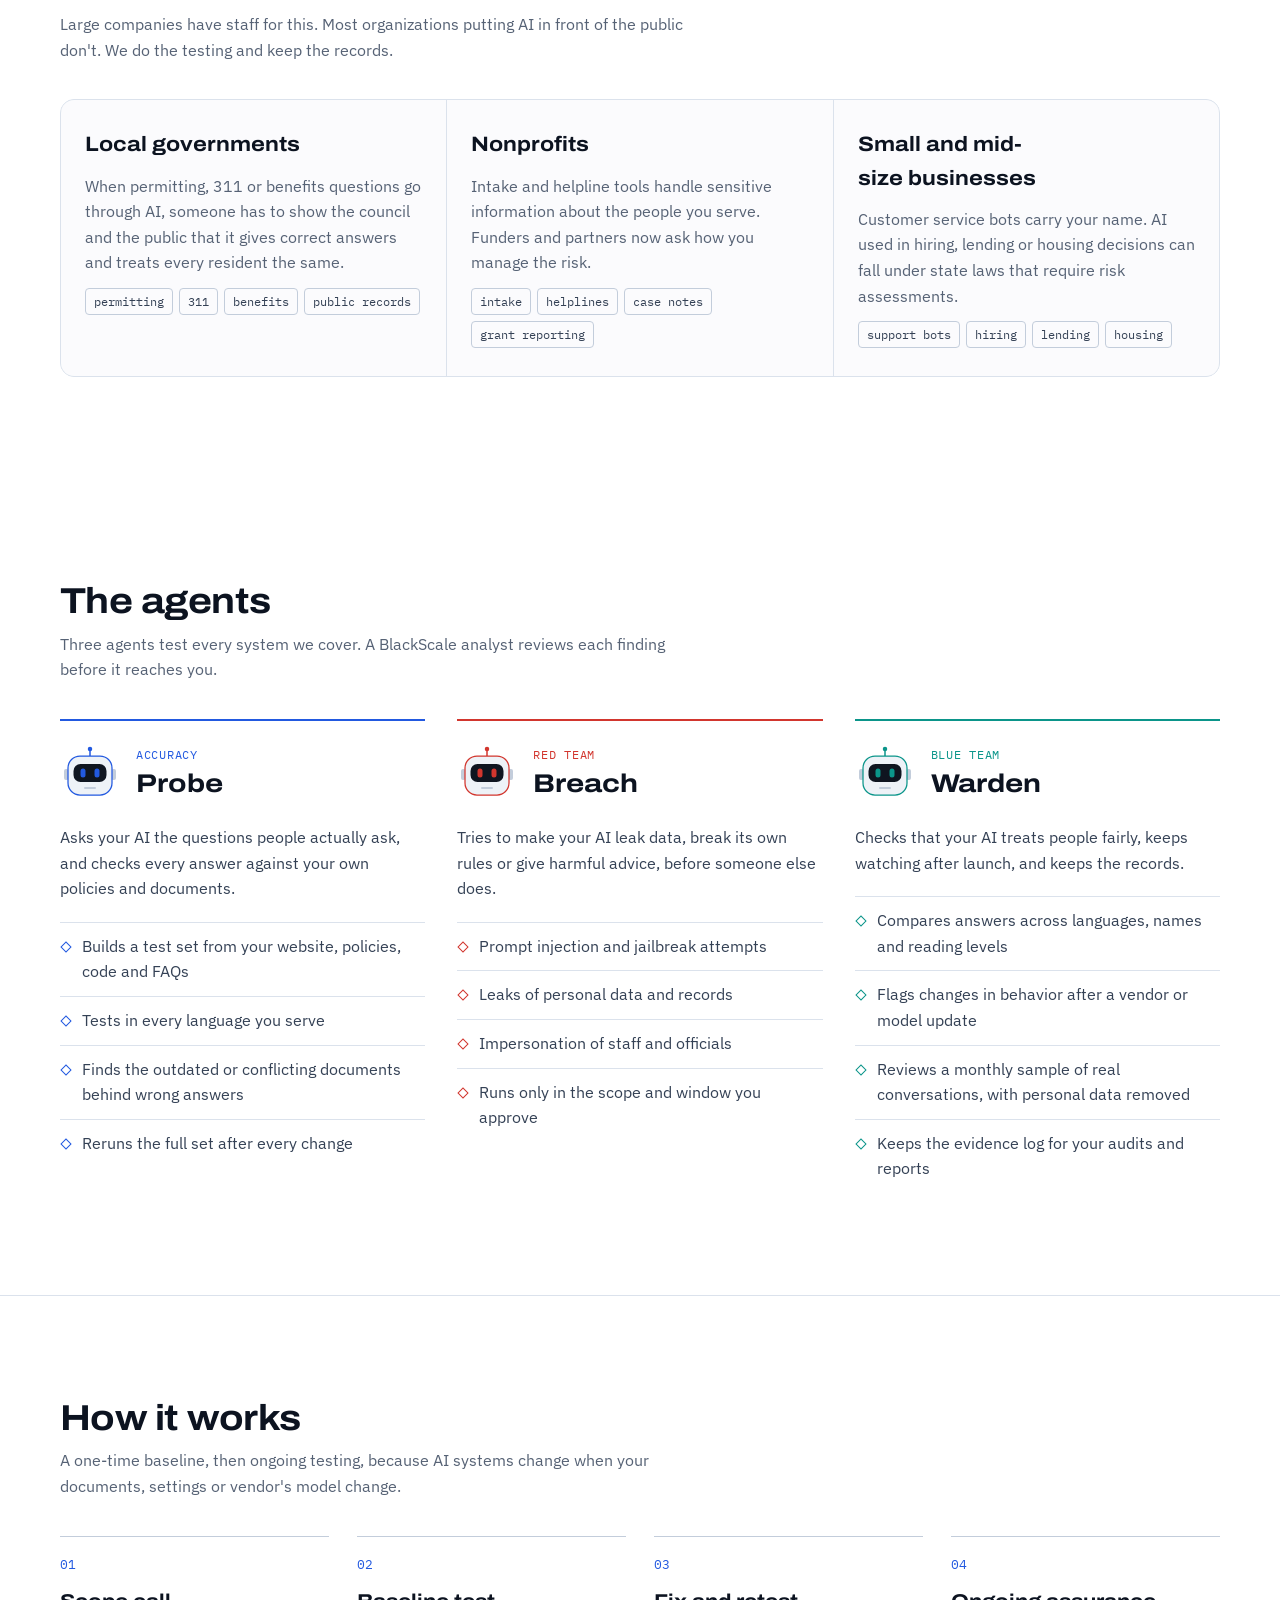
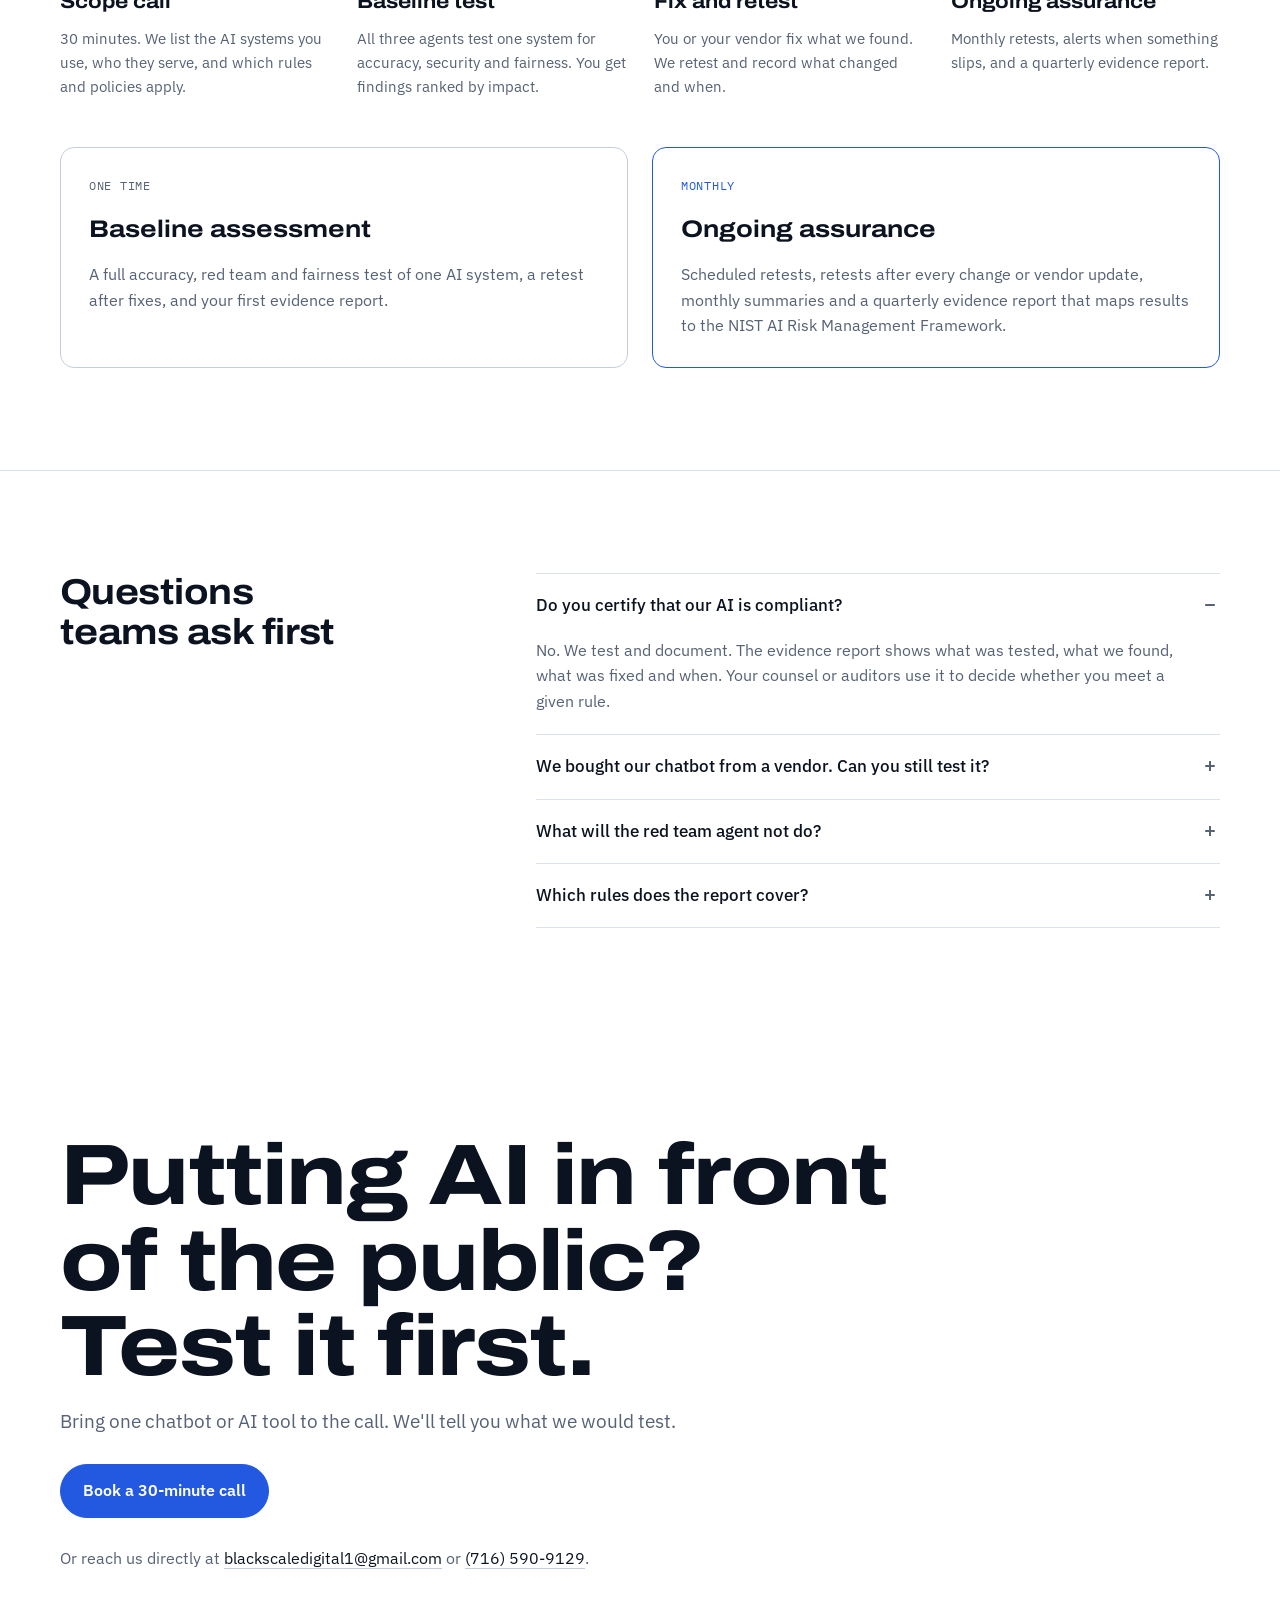
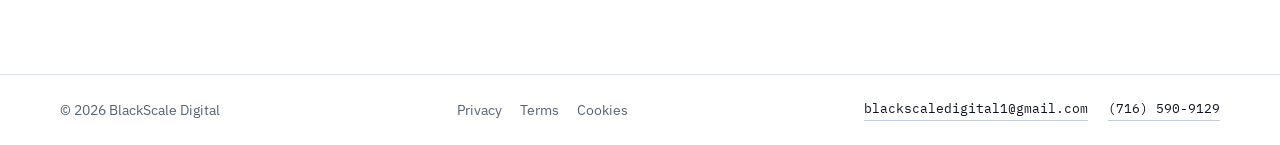
==== commit 1ad0d560: "Set blackscale.digital as canonical domain; add sitemap and robots.txt Co-Authored-By: Claude Opus 5" ====
--- a/index.html
+++ b/index.html
@@ -6,6 +6,14 @@
   <title>BlackScale | AI Risk Testing</title>
   <meta name="description" content="AI risk and compliance testing for small and mid-size businesses, nonprofits and local governments. Accuracy, red team and fairness testing, with ongoing evidence reports.">
   <link rel="icon" href="logo.png">
+  <link rel="canonical" href="https://blackscale.digital/">
+  <meta property="og:type" content="website">
+  <meta property="og:site_name" content="BlackScale Digital">
+  <meta property="og:title" content="BlackScale | AI Risk Testing">
+  <meta property="og:description" content="AI risk and compliance testing for small and mid-size businesses, nonprofits and local governments. Accuracy, red team and fairness testing, with ongoing evidence reports.">
+  <meta property="og:url" content="https://blackscale.digital/">
+  <meta property="og:image" content="https://blackscale.digital/logo.png">
+  <meta name="twitter:card" content="summary">
   <link rel="preconnect" href="https://fonts.googleapis.com">
   <link rel="preconnect" href="https://fonts.gstatic.com" crossorigin>
   <link href="https://fonts.googleapis.com/css2?family=Archivo:wdth,wght@62..125,400..800&family=IBM+Plex+Mono:wght@400;500&family=IBM+Plex+Sans:wght@400;500;600&display=swap" rel="stylesheet">
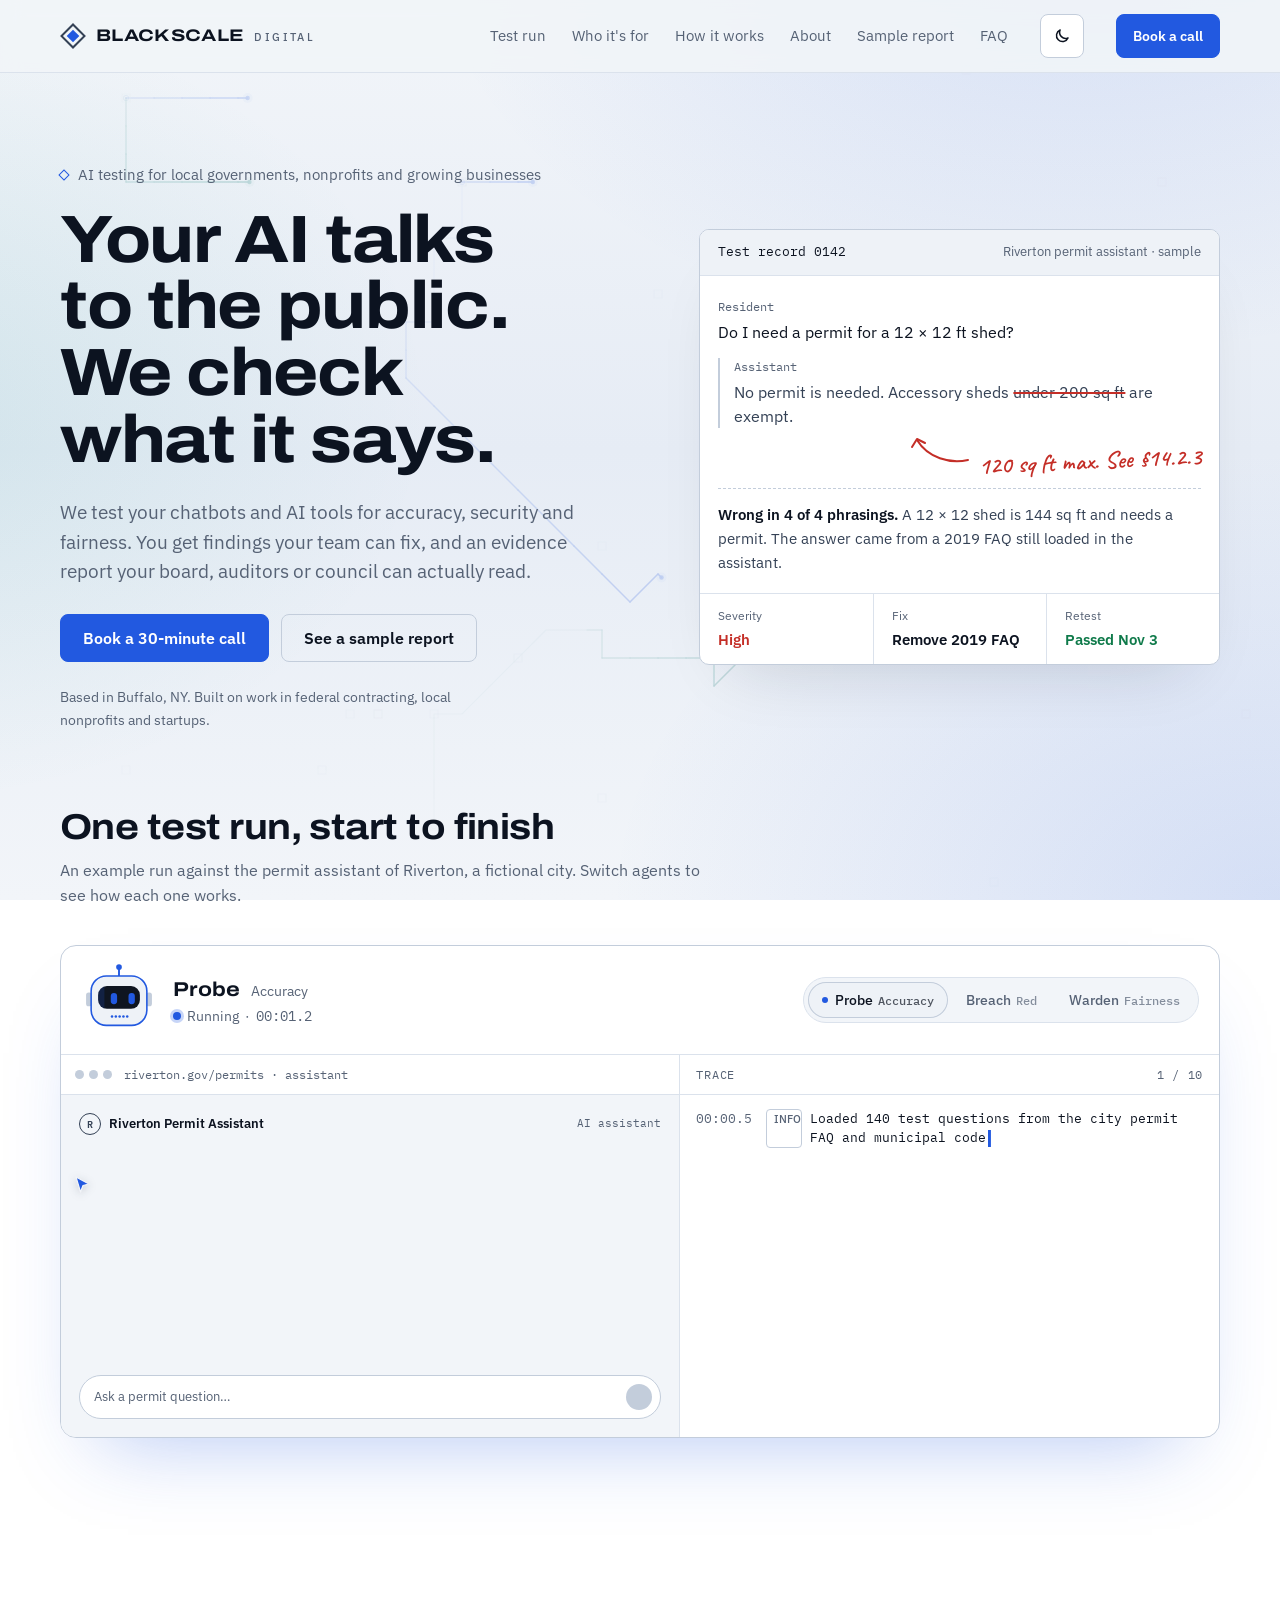
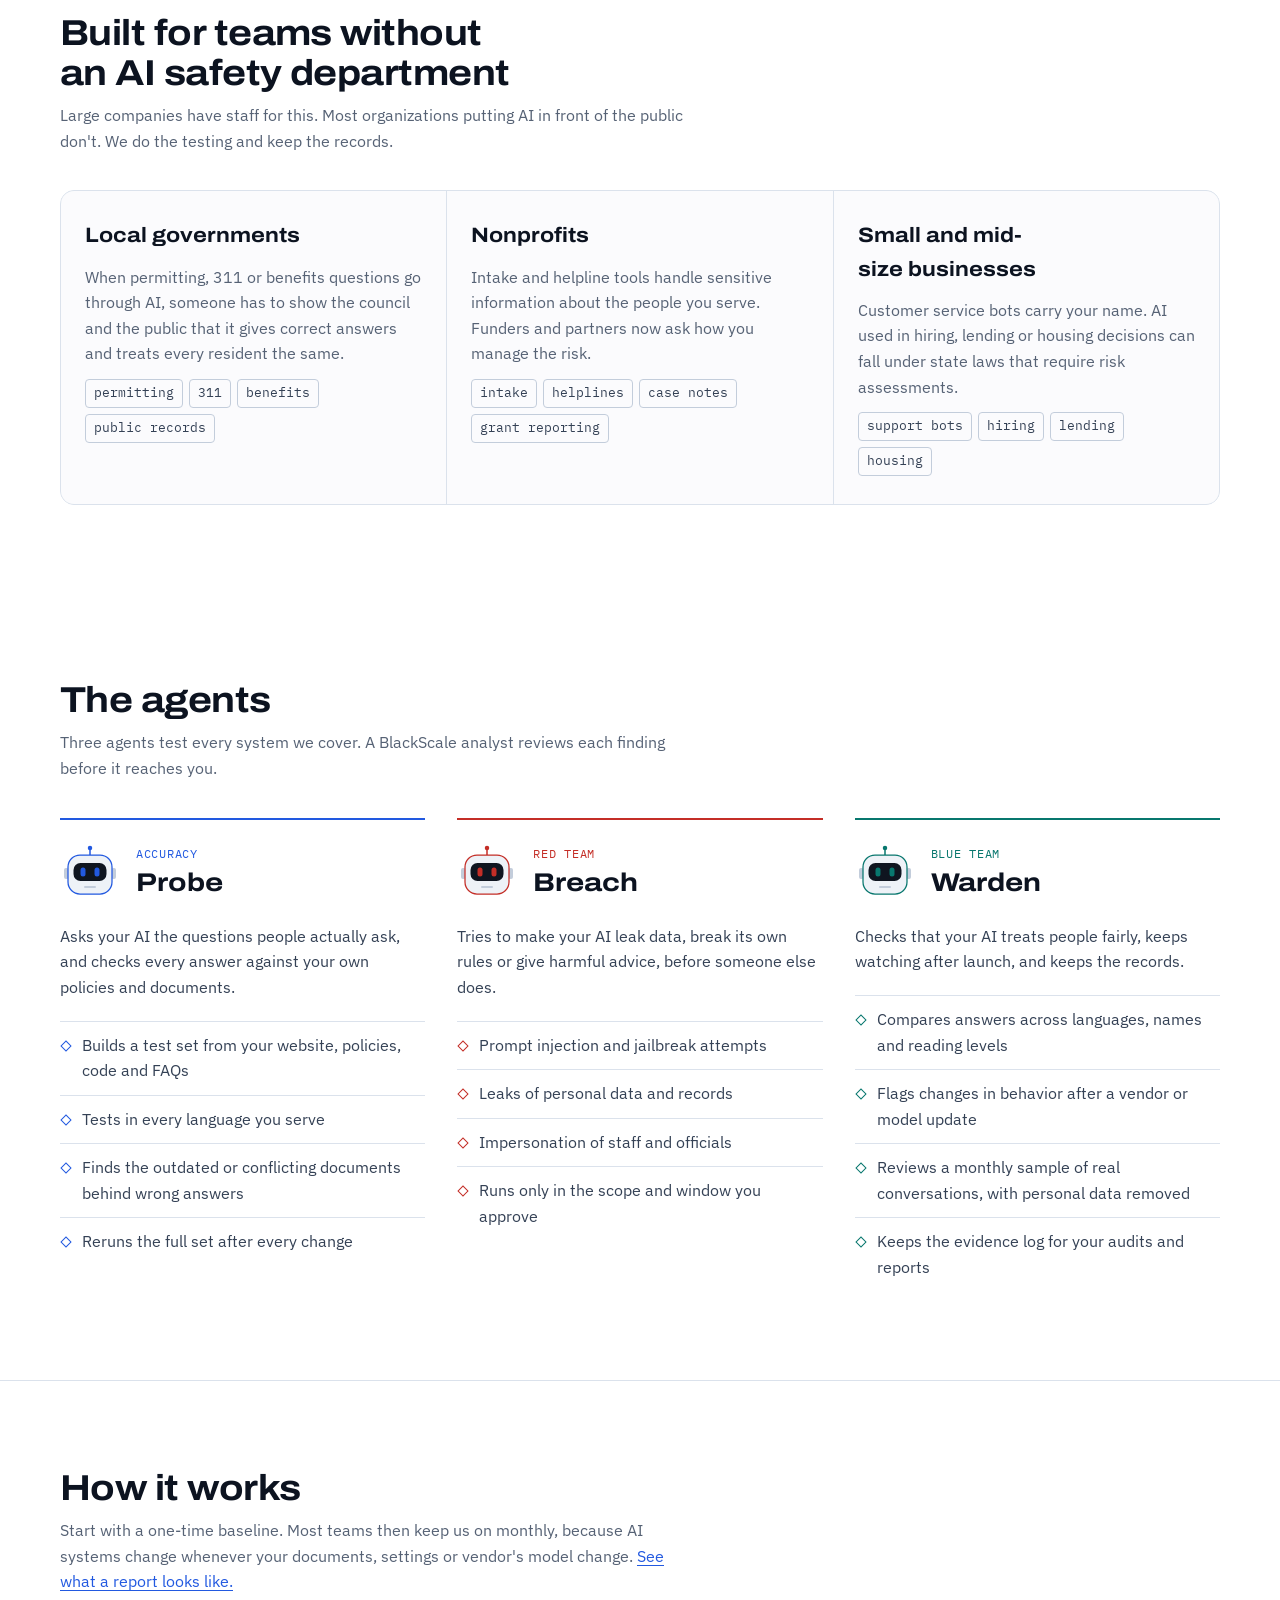
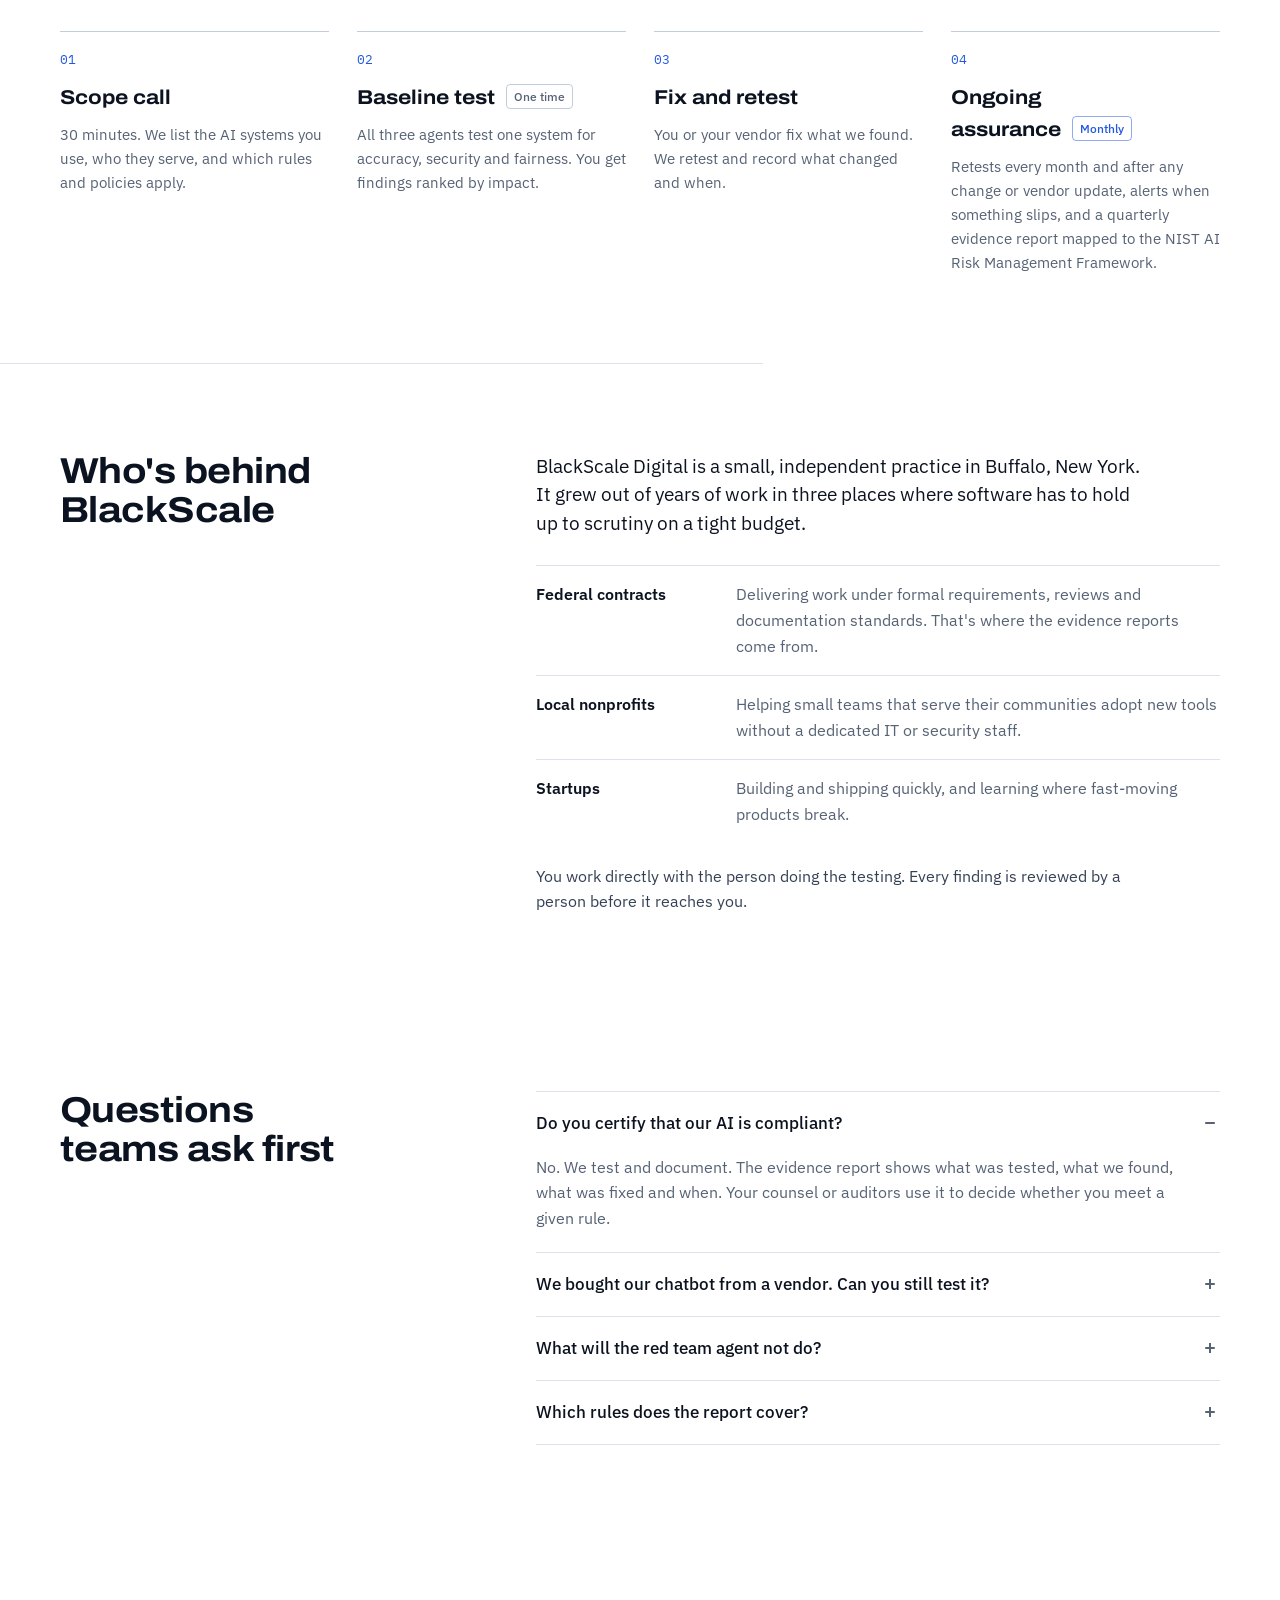
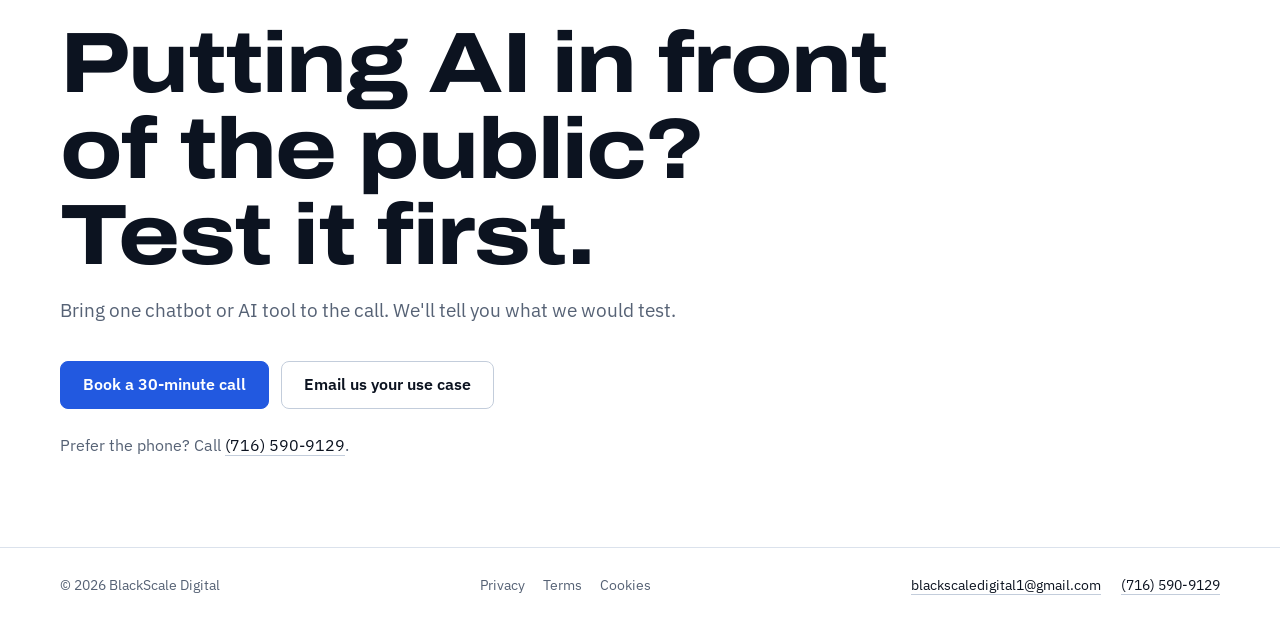
==== commit 527aa24e: "Rework hero, add about section and sample report, fix accessibility and layout issues" ====
--- a/index.html
+++ b/index.html
@@ -16,7 +16,7 @@
   <meta name="twitter:card" content="summary">
   <link rel="preconnect" href="https://fonts.googleapis.com">
   <link rel="preconnect" href="https://fonts.gstatic.com" crossorigin>
-  <link href="https://fonts.googleapis.com/css2?family=Archivo:wdth,wght@62..125,400..800&family=IBM+Plex+Mono:wght@400;500&family=IBM+Plex+Sans:wght@400;500;600&display=swap" rel="stylesheet">
+  <link href="https://fonts.googleapis.com/css2?family=Archivo:wdth,wght@62..125,400..800&family=Caveat:wght@500;600&family=IBM+Plex+Mono:wght@400;500&family=IBM+Plex+Sans:wght@400;500;600&display=swap" rel="stylesheet">
   <link rel="stylesheet" href="style.css">
   <script>
     (function () {
@@ -49,20 +49,25 @@
 
   <header class="site-header">
     <div class="wrap header-row">
-      <a href="#" class="brand" aria-label="BlackScale home">
+      <a href="index.html" class="brand" aria-label="BlackScale Digital home">
         <svg class="brand-mark" viewBox="0 0 32 32" aria-hidden="true">
           <rect x="6" y="6" width="20" height="20" transform="rotate(45 16 16)" fill="none" stroke="var(--silver)" stroke-width="2.5"/>
           <rect x="10.5" y="10.5" width="11" height="11" transform="rotate(45 16 16)" fill="var(--accent)"/>
         </svg>
-        <span class="brand-word">BlackScale</span>
+        <span class="brand-word">BlackScale<span class="brand-sub">Digital</span></span>
       </a>
-      <nav class="nav" aria-label="Main">
+      <nav class="nav" id="siteNav" aria-label="Main">
         <a href="#live">Test run</a>
         <a href="#who">Who it's for</a>
-        <a href="#agents">Agents</a>
         <a href="#process">How it works</a>
+        <a href="#about">About</a>
+        <a href="sample-report.html">Sample report</a>
         <a href="#faq">FAQ</a>
+        <a class="nav-book" href="https://calendly.com/contact-blackscale/30min" target="_blank" rel="noopener">Book a call</a>
       </nav>
+      <button class="menu-btn" id="menuBtn" type="button" aria-expanded="false" aria-controls="siteNav" aria-label="Open menu">
+        <svg viewBox="0 0 24 24" fill="none" stroke="currentColor" stroke-width="2" stroke-linecap="round" aria-hidden="true"><path class="m-open" d="M4 7h16M4 12h16M4 17h16"/><path class="m-close" d="M6 6l12 12M18 6L6 18"/></svg>
+      </button>
       <button class="theme-toggle" id="themeToggle" type="button" aria-label="Switch color theme">
         <svg class="moon" viewBox="0 0 24 24" fill="none" stroke="currentColor" stroke-width="2" stroke-linecap="round" stroke-linejoin="round" aria-hidden="true"><path d="M20 14.5A8 8 0 0 1 9.5 4a8 8 0 1 0 10.5 10.5z"/></svg>
         <svg class="sun" viewBox="0 0 24 24" fill="none" stroke="currentColor" stroke-width="2" stroke-linecap="round" aria-hidden="true"><circle cx="12" cy="12" r="4"/><path d="M12 2v2M12 20v2M2 12h2M20 12h2M4.9 4.9l1.4 1.4M17.7 17.7l1.4 1.4M4.9 19.1l1.4-1.4M17.7 6.3l1.4-1.4"/></svg>
@@ -73,16 +78,38 @@
 
   <main>
     <section class="hero">
-      <div class="wrap">
-        <p class="eyebrow">AI risk and compliance testing</p>
-        <h1>Your AI talks to the public. We test what it says.</h1>
-        <div class="hero-foot">
-          <p class="lede">BlackScale tests chatbots and AI tools for small and mid-size businesses, nonprofits and local governments. Our agents check that answers are correct, try to break the system the way an attacker would, and measure whether it treats everyone the same. You get findings to fix, and an evidence report you can hand to your board, your auditors or your council.</p>
+      <div class="wrap hero-grid">
+        <div class="hero-copy">
+          <p class="hero-kicker">AI testing for local governments, nonprofits and growing businesses</p>
+          <h1>Your AI talks to the public. We check what it says.</h1>
+          <p class="lede">We test your chatbots and AI tools for accuracy, security and fairness. You get findings your team can fix, and an evidence report your board, auditors or council can actually read.</p>
           <div class="hero-actions">
             <a class="btn" href="https://calendly.com/contact-blackscale/30min" target="_blank" rel="noopener">Book a 30-minute call</a>
-            <a class="btn btn-ghost" href="#live">Watch a test run</a>
-          </div>
-        </div>
+            <a class="btn btn-ghost" href="sample-report.html">See a sample report</a>
+          </div>
+          <p class="hero-note">Based in Buffalo, NY. Built on work in federal contracting, local nonprofits and startups.</p>
+        </div>
+
+        <figure class="record" aria-label="Example: a chatbot answer marked up by a BlackScale reviewer">
+          <figcaption class="record-head">
+            <span class="mono">Test record 0142</span>
+            <span>Riverton permit assistant · sample</span>
+          </figcaption>
+          <div class="record-body">
+            <p class="rq"><span class="who mono">Resident</span><span>Do I need a permit for a 12 × 12 ft shed?</span></p>
+            <p class="ra"><span class="who mono">Assistant</span><span>No permit is needed. Accessory sheds <del>under 200 sq ft</del> are exempt.</span></p>
+            <div class="pen-row" aria-hidden="true">
+              <svg class="pen-arrow" viewBox="0 0 64 32"><path d="M60 26 C 42 30, 20 24, 9 6" fill="none" stroke="currentColor" stroke-width="2" stroke-linecap="round"/><path d="M4 13 L9 5 L17 9" fill="none" stroke="currentColor" stroke-width="2" stroke-linecap="round" stroke-linejoin="round"/></svg>
+              <span class="pen">120 sq ft max. See §14.2.3</span>
+            </div>
+            <p class="record-note"><b>Wrong in 4 of 4 phrasings.</b> A 12 × 12 shed is 144 sq ft and needs a permit. The answer came from a 2019 FAQ still loaded in the assistant.</p>
+          </div>
+          <dl class="record-meta">
+            <div><dt>Severity</dt><dd class="sev-text-high">High</dd></div>
+            <div><dt>Fix</dt><dd>Remove 2019 FAQ</dd></div>
+            <div><dt>Retest</dt><dd class="sev-text-ok">Passed Nov 3</dd></div>
+          </dl>
+        </figure>
       </div>
     </section>
 
@@ -242,7 +269,7 @@
       <div class="wrap">
         <div class="section-head">
           <h2>How it works</h2>
-          <p>A one-time baseline, then ongoing testing, because AI systems change when your documents, settings or vendor's model change.</p>
+          <p>Start with a one-time baseline. Most teams then keep us on monthly, because AI systems change whenever your documents, settings or vendor's model change. <a href="sample-report.html">See what a report looks like.</a></p>
         </div>
         <ol class="steps">
           <li>
@@ -252,7 +279,7 @@
           </li>
           <li>
             <span class="step-n mono">02</span>
-            <h3>Baseline test</h3>
+            <h3>Baseline test <span class="tag">One time</span></h3>
             <p>All three agents test one system for accuracy, security and fairness. You get findings ranked by impact.</p>
           </li>
           <li>
@@ -262,21 +289,26 @@
           </li>
           <li>
             <span class="step-n mono">04</span>
-            <h3>Ongoing assurance</h3>
-            <p>Monthly retests, alerts when something slips, and a quarterly evidence report.</p>
+            <h3>Ongoing assurance <span class="tag tag-main">Monthly</span></h3>
+            <p>Retests every month and after any change or vendor update, alerts when something slips, and a quarterly evidence report mapped to the NIST AI Risk Management Framework.</p>
           </li>
         </ol>
-        <div class="plans-grid">
-          <div class="offer">
-            <p class="offer-kicker">One time</p>
-            <h3>Baseline assessment</h3>
-            <p>A full accuracy, red team and fairness test of one AI system, a retest after fixes, and your first evidence report.</p>
-          </div>
-          <div class="offer main">
-            <p class="offer-kicker">Monthly</p>
-            <h3>Ongoing assurance</h3>
-            <p>Scheduled retests, retests after every change or vendor update, monthly summaries and a quarterly evidence report that maps results to the NIST AI Risk Management Framework.</p>
-          </div>
+      </div>
+    </section>
+
+    <section id="about" class="about">
+      <div class="wrap about-grid">
+        <div class="section-head">
+          <h2>Who's behind BlackScale</h2>
+        </div>
+        <div class="about-body">
+          <p class="about-lead">BlackScale Digital is a small, independent practice in Buffalo, New York. It grew out of years of work in three places where software has to hold up to scrutiny on a tight budget.</p>
+          <dl class="about-list">
+            <div><dt>Federal contracts</dt><dd>Delivering work under formal requirements, reviews and documentation standards. That's where the evidence reports come from.</dd></div>
+            <div><dt>Local nonprofits</dt><dd>Helping small teams that serve their communities adopt new tools without a dedicated IT or security staff.</dd></div>
+            <div><dt>Startups</dt><dd>Building and shipping quickly, and learning where fast-moving products break.</dd></div>
+          </dl>
+          <p class="about-foot">You work directly with the person doing the testing. Every finding is reviewed by a person before it reaches you.</p>
         </div>
       </div>
     </section>
@@ -311,8 +343,11 @@
       <div class="wrap closing-inner">
         <h2>Putting AI in front of the public? Test it first.</h2>
         <p>Bring one chatbot or AI tool to the call. We'll tell you what we would test.</p>
-        <a class="btn" href="https://calendly.com/contact-blackscale/30min" target="_blank" rel="noopener">Book a 30-minute call</a>
-        <p class="contact-line">Or reach us directly at <a href="mailto:blackscaledigital1@gmail.com">blackscaledigital1@gmail.com</a> or <a href="tel:+17165909129">(716) 590-9129</a>.</p>
+        <div class="hero-actions">
+          <a class="btn" href="https://calendly.com/contact-blackscale/30min" target="_blank" rel="noopener">Book a 30-minute call</a>
+          <a class="btn btn-ghost" href="mailto:blackscaledigital1@gmail.com?subject=Our%20AI%20use%20case">Email us your use case</a>
+        </div>
+        <p class="contact-line">Prefer the phone? Call <a href="tel:+17165909129">(716) 590-9129</a>.</p>
       </div>
     </section>
   </main>
--- a/style.css
+++ b/style.css
@@ -21,6 +21,7 @@
 
   --f-display: "Archivo", "Helvetica Neue", Arial, sans-serif;
   --f-body: "IBM Plex Sans", "Segoe UI", system-ui, sans-serif;
+  --f-hand: "Caveat", "Segoe Print", "Bradley Hand", cursive;
   --f-mono: "IBM Plex Mono", ui-monospace, "SFMono-Regular", Menlo, monospace;
 
   --step--1: 0.8125rem;
@@ -52,10 +53,10 @@
   --accent: #2259e0;
   --accent-ink: #ffffff;
   --probe: #2259e0;
-  --red: #d2362e;
-  --teal: #0b958a;
-  --pass: #138a55;
-  --fail: #d2362e;
+  --red: #c42e27;
+  --teal: #08776e;
+  --pass: #0f7a4a;
+  --fail: #c42e27;
   --warn: #a8670c;
   --glow-a: rgb(34 89 224 / .14);
   --glow-b: rgb(11 149 138 / .10);
@@ -78,10 +79,10 @@
   --accent: #2259e0;
   --accent-ink: #ffffff;
   --probe: #2259e0;
-  --red: #d2362e;
-  --teal: #0b958a;
-  --pass: #138a55;
-  --fail: #d2362e;
+  --red: #c42e27;
+  --teal: #08776e;
+  --pass: #0f7a4a;
+  --fail: #c42e27;
   --warn: #a8670c;
   --glow-a: rgb(34 89 224 / .14);
   --glow-b: rgb(11 149 138 / .10);
@@ -138,8 +139,8 @@
   padding-top: env(safe-area-inset-top, 0px);
 }
 .header-row { display: flex; align-items: center; gap: 32px; padding-block: 14px; }
-.brand { display: flex; align-items: center; gap: 10px; text-decoration: none; }
-.brand-mark { width: 26px; height: 26px; }
+.brand { display: flex; align-items: center; gap: 10px; min-height: 44px; text-decoration: none; }
+.brand-mark { width: 26px; height: 26px; flex: none; }
 .brand-word {
   font-family: var(--f-display);
   font-stretch: 125%;
@@ -149,8 +150,15 @@
   text-transform: uppercase;
 }
 .nav { display: flex; gap: 26px; margin-left: auto; }
-.theme-toggle { flex: none; width: 36px; height: 36px; display: grid; place-items: center; border-radius: 50%; border: 1px solid var(--line-strong); background: var(--surface); color: var(--fg); cursor: pointer; transition: background .15s; }
-.theme-toggle:hover { background: var(--surface-2); }
+.theme-toggle, .menu-btn { flex: none; width: 44px; height: 44px; display: grid; place-items: center; border-radius: 8px; border: 1px solid var(--line-strong); background: var(--surface); color: var(--fg); cursor: pointer; transition: background .15s; }
+.theme-toggle:hover, .menu-btn:hover { background: var(--surface-2); }
+.menu-btn { display: none; }
+.nav .nav-book { display: none; }
+.menu-btn svg { width: 20px; height: 20px; }
+.menu-btn .m-close { display: none; }
+.menu-btn[aria-expanded="true"] .m-open { display: none; }
+.menu-btn[aria-expanded="true"] .m-close { display: inline; }
+.brand-sub { font-family: var(--f-body); font-stretch: 100%; font-weight: 500; font-size: 0.6875rem; letter-spacing: 0.22em; color: var(--muted); margin-left: 10px; }
 .theme-toggle svg { width: 18px; height: 18px; }
 .theme-toggle .sun { display: none; }
 :root[data-theme="dark"] .theme-toggle .sun { display: block; }
@@ -163,8 +171,9 @@
   align-items: center;
   justify-content: center;
   gap: 8px;
-  padding: 13px 22px;
-  border-radius: 999px;
+  min-height: 48px;
+  padding: 0 22px;
+  border-radius: 8px;
   background: var(--accent);
   color: var(--accent-ink);
   font-weight: 600;
@@ -174,45 +183,57 @@
   white-space: nowrap;
 }
 .btn:hover { transform: translateY(-1px); background: color-mix(in srgb, var(--accent) 88%, white); }
-.btn-small { padding: 8px 16px; font-size: 0.875rem; }
+.btn-small { min-height: 44px; padding: 0 16px; font-size: 0.875rem; }
 .btn-ghost { background: transparent; color: var(--fg); border-color: var(--line-strong); }
 .btn-ghost:hover { background: var(--surface-2); }
 
 /* ---------- Hero ---------- */
-.hero { padding-block: clamp(64px, 10vw, 128px) clamp(40px, 6vw, 72px); }
-.eyebrow {
-  font-family: var(--f-mono);
-  font-size: var(--step--1);
-  color: var(--silver);
-  letter-spacing: 0.06em;
-  text-transform: uppercase;
-  margin-bottom: 28px;
-}
+.hero { padding-block: clamp(48px, 7vw, 96px) clamp(48px, 6vw, 80px); }
+.hero-grid { display: grid; grid-template-columns: minmax(0, 1.05fr) minmax(0, 0.95fr); gap: clamp(32px, 5vw, 72px); align-items: center; }
+.hero-copy { min-width: 0; }
+.hero-kicker { display: flex; align-items: center; gap: 10px; color: var(--muted); font-size: 0.9375rem; margin-bottom: 20px; }
+.hero-kicker::before { content: ""; flex: none; width: 8px; height: 8px; transform: rotate(45deg); border: 1.5px solid var(--accent); }
 .hero h1 {
-  font-size: var(--step-3);
-  font-stretch: 118%;
-  font-weight: 760;
-  line-height: 0.98;
-  letter-spacing: -0.025em;
-  max-width: 14ch;
-}
-.hero-foot {
-  display: grid;
-  grid-template-columns: minmax(0, 1fr) auto;
-  gap: 40px;
-  align-items: end;
-  margin-top: 44px;
-  padding-top: 28px;
-  border-top: 1px solid var(--line);
-}
-.lede { color: var(--muted); font-size: var(--step-1); max-width: 62ch; line-height: 1.55; }
-.hero-actions { display: flex; gap: 12px; flex-wrap: wrap; }
+  font-size: clamp(2.4rem, 1.3rem + 3.6vw, 4.4rem);
+  font-stretch: 112%;
+  font-weight: 740;
+  line-height: 1;
+  letter-spacing: -0.02em;
+  max-width: 13ch;
+}
+.lede { color: var(--muted); font-size: var(--step-1); max-width: 50ch; line-height: 1.55; margin-top: 24px; }
+.hero-actions { display: flex; gap: 12px; flex-wrap: wrap; margin-top: 28px; }
+.hero-note { margin-top: 24px; font-size: 0.875rem; color: var(--muted); max-width: 52ch; }
+
+/* The marked-up test record */
+.record { margin: 0; background: var(--surface); border: 1px solid var(--line-strong); border-radius: 10px; box-shadow: 0 32px 64px -36px var(--shadow); overflow: hidden; min-width: 0; }
+.record-head { display: flex; justify-content: space-between; flex-wrap: wrap; gap: 4px 12px; padding: 12px 18px; border-bottom: 1px solid var(--line); background: var(--surface-2); font-size: 0.8125rem; color: var(--muted); }
+.record-head .mono { color: var(--fg); }
+.record-body { padding: 22px 18px 18px; display: grid; gap: 14px; }
+.rq, .ra { display: grid; gap: 4px; line-height: 1.5; }
+.rq { color: var(--fg); }
+.ra { color: var(--silver); padding-left: 14px; border-left: 2px solid var(--line-strong); }
+.who { font-size: 0.75rem; color: var(--muted); }
+.ra del { color: inherit; text-decoration-line: line-through; text-decoration-color: var(--red); text-decoration-thickness: 2px; }
+.pen-row { display: flex; align-items: flex-start; justify-content: flex-end; gap: 6px; margin-top: -8px; color: var(--red); }
+.pen-arrow { width: 64px; height: 32px; flex: none; }
+.pen { font-family: var(--f-hand); font-weight: 600; font-size: 1.5rem; line-height: 1.1; transform: rotate(-2.5deg); padding-top: 14px; }
+.record-note { font-size: 0.9375rem; color: var(--silver); padding-top: 14px; border-top: 1px dashed var(--line-strong); }
+.record-note b { color: var(--fg); font-weight: 600; }
+.record-meta { margin: 0; display: grid; grid-template-columns: repeat(3, minmax(0, 1fr)); border-top: 1px solid var(--line); }
+.record-meta > div { padding: 12px 18px; border-left: 1px solid var(--line); min-width: 0; }
+.record-meta > div:first-child { border-left: 0; }
+.record-meta dt { font-size: 0.75rem; color: var(--muted); }
+.record-meta dd { margin: 2px 0 0; font-weight: 600; font-size: 0.9375rem; }
+.sev-text-high { color: var(--fail); }
+.sev-text-ok { color: var(--pass); }
 
 /* ---------- Sections ---------- */
-section { padding-block: clamp(56px, 8vw, 104px); }
+section { padding-block: clamp(56px, 7vw, 88px); }
 .section-head { display: grid; gap: 10px; margin-bottom: 36px; max-width: 64ch; }
 .section-head h2 { font-size: var(--step-2); font-stretch: 112%; font-weight: 700; letter-spacing: -0.015em; line-height: 1.1; }
 .section-head p { color: var(--muted); }
+.section-head p a { color: var(--accent); text-underline-offset: 3px; }
 .live { padding-top: 0; }
 
 /* ---------- Console ---------- */
@@ -348,7 +369,7 @@
 /* Trace */
 .trace { display: flex; flex-direction: column; min-width: 0; }
 .trace-head { display: flex; justify-content: space-between; padding: 10px 16px; font-size: 0.75rem; color: var(--muted); border-bottom: 1px solid var(--line); text-transform: uppercase; letter-spacing: 0.06em; }
-.log { list-style: none; margin: 0; padding: 10px 0; font-family: var(--f-mono); font-size: 0.78rem; line-height: 1.5; display: grid; align-content: start; gap: 2px; max-height: 420px; overflow-y: auto; }
+.log { list-style: none; margin: 0; padding: 10px 0; font-family: var(--f-mono); font-size: 0.8125rem; line-height: 1.5; display: grid; align-content: start; gap: 2px; max-height: 420px; overflow-y: auto; }
 .log li { display: grid; grid-template-columns: 56px 42px minmax(0, 1fr); gap: 8px; padding: 4px 16px; animation: lineIn .3s ease-out; }
 .log .ts { color: var(--muted); font-variant-numeric: tabular-nums; }
 .log .tag { font-size: 0.6875rem; font-weight: 500; padding-top: 1px; }
@@ -378,7 +399,7 @@
 .sev-med { color: var(--warn); background: color-mix(in srgb, var(--warn) 15%, transparent); }
 .sev-ok { color: var(--pass); background: color-mix(in srgb, var(--pass) 15%, transparent); }
 .finding h3 { font-size: 1.125rem; font-stretch: 105%; line-height: 1.3; }
-.finding-meta { font-family: var(--f-mono); font-size: 0.75rem; color: var(--muted); display: flex; flex-wrap: wrap; gap: 4px 14px; }
+.finding-meta { font-family: var(--f-mono); font-size: 0.8125rem; color: var(--muted); display: flex; flex-wrap: wrap; gap: 4px 14px; }
 .finding ol { margin: 0; padding-left: 18px; color: var(--silver); font-size: 0.875rem; display: grid; gap: 3px; }
 .finding .fix { font-size: 0.875rem; color: var(--silver); }
 .finding .fix b { color: var(--fg); font-weight: 600; }
@@ -397,22 +418,25 @@
 .agent-card > p { color: var(--silver); }
 
 /* ---------- Audience ---------- */
-.audience { padding-top: 0; }
 .aud-grid { display: grid; grid-template-columns: repeat(3, minmax(0, 1fr)); gap: 1px; background: var(--line); border: 1px solid var(--line); border-radius: 14px; overflow: hidden; }
 .aud { background: color-mix(in srgb, var(--surface) 88%, transparent); padding: 28px 24px; display: grid; gap: 12px; align-content: start; }
 .aud h3 { font-size: 1.3rem; font-stretch: 112%; }
 .aud p { color: var(--muted); }
-.aud .uses { font-family: var(--f-mono); font-size: 0.75rem; color: var(--silver); display: flex; flex-wrap: wrap; gap: 6px; }
+.aud .uses { font-family: var(--f-mono); font-size: 0.8125rem; color: var(--silver); display: flex; flex-wrap: wrap; gap: 6px; }
 .aud .uses span { padding: 3px 8px; border: 1px solid var(--line-strong); border-radius: 4px; }
 
-/* ---------- Engagements ---------- */
-.plans-grid { display: grid; grid-template-columns: repeat(2, minmax(0, 1fr)); gap: 24px; margin-top: 48px; }
-.offer { border: 1px solid var(--line-strong); border-radius: 14px; padding: 28px; display: grid; gap: 14px; align-content: start; background: var(--surface); }
-.offer.main { border-color: var(--accent); }
-.offer-kicker { font-family: var(--f-mono); font-size: 0.75rem; text-transform: uppercase; letter-spacing: .06em; color: var(--muted); }
-.offer.main .offer-kicker { color: var(--accent); }
-.offer h3 { font-size: 1.5rem; font-stretch: 115%; }
-.offer p { color: var(--muted); }
+/* ---------- About ---------- */
+.about-grid { display: grid; grid-template-columns: minmax(0, 1fr) minmax(0, 1.6fr); gap: 48px; }
+.about-lead { font-size: var(--step-1); color: var(--fg); max-width: 56ch; line-height: 1.5; }
+.about-list { margin: 28px 0 0; display: grid; }
+.about-list > div { display: grid; grid-template-columns: 180px minmax(0, 1fr); gap: 20px; padding: 16px 0; border-top: 1px solid var(--line); }
+.about-list dt { font-weight: 600; }
+.about-list dd { margin: 0; color: var(--muted); }
+.about-foot { margin-top: 20px; color: var(--silver); max-width: 60ch; }
+
+/* Step tags */
+.tag { display: inline-block; vertical-align: 3px; margin-left: 6px; padding: 2px 7px; border: 1px solid var(--line-strong); border-radius: 4px; font-family: var(--f-body); font-stretch: 100%; font-size: 0.75rem; font-weight: 500; color: var(--muted); }
+.tag-main { color: var(--accent); border-color: color-mix(in srgb, var(--accent) 50%, transparent); }
 
 /* ---------- Process ---------- */
 .process { border-block: 1px solid var(--line); background: color-mix(in srgb, var(--surface) 72%, transparent); backdrop-filter: blur(2px); }
@@ -439,18 +463,20 @@
 .closing p { color: var(--muted); font-size: var(--step-1); margin-bottom: 12px; }
 
 .site-footer { border-top: 1px solid var(--line); }
-.footer-contact { display: flex; flex-wrap: wrap; gap: 8px 20px; font-family: var(--f-mono); font-size: 0.8125rem; }
-.footer-contact a, .contact-line a { color: var(--fg); text-decoration: none; border-bottom: 1px solid var(--line-strong); }
-.footer-contact a:hover, .contact-line a:hover { border-color: var(--accent); }
-.closing p.contact-line { font-size: var(--step-0); margin: 12px 0 0; overflow-wrap: anywhere; }
-.footer-row { display: flex; justify-content: space-between; flex-wrap: wrap; gap: 12px; padding-block: 24px max(24px, env(safe-area-inset-bottom, 0px)); color: var(--muted); font-size: 0.875rem; }
+.footer-contact { display: flex; flex-wrap: wrap; gap: 0 20px; font-size: 0.875rem; }
+.footer-contact a, .contact-line a { color: var(--fg); text-decoration: underline; text-decoration-color: var(--line-strong); text-underline-offset: 4px; }
+.footer-contact a, .footer-links a { display: inline-flex; align-items: center; min-height: 44px; }
+.footer-contact a:hover, .contact-line a:hover { text-decoration-color: var(--accent); }
+.closing p.contact-line { font-size: var(--step-0); margin: 8px 0 0; color: var(--muted); }
+.closing .hero-actions { margin-top: 8px; }
+.footer-row { display: flex; justify-content: space-between; align-items: center; flex-wrap: wrap; gap: 4px 12px; padding-block: 16px max(24px, env(safe-area-inset-bottom, 0px)); color: var(--muted); font-size: 0.875rem; }
 
 /* ---------- Legal pages ---------- */
-.footer-links { display: flex; gap: 18px; }
+.footer-links { display: flex; gap: 0 18px; }
 .footer-links a { color: var(--muted); text-decoration: none; }
 .footer-links a:hover, .footer-links a[aria-current="page"] { color: var(--fg); }
 .legal { padding-block: clamp(40px, 6vw, 80px) clamp(56px, 8vw, 104px); }
-.legal .back { display: inline-block; color: var(--muted); text-decoration: none; font-size: 0.9375rem; margin-bottom: 28px; }
+.legal .back { display: flex; align-items: center; min-height: 44px; width: max-content; color: var(--muted); text-decoration: none; font-size: 0.9375rem; margin-bottom: 28px; }
 .legal .back:hover { color: var(--fg); }
 .legal h1 { font-size: clamp(2.2rem, 1.4rem + 3vw, 3.6rem); font-stretch: 118%; font-weight: 760; letter-spacing: -0.02em; line-height: 1; }
 .legal .effective { color: var(--muted); font-size: var(--step--1); margin-top: 14px; padding-bottom: 28px; border-bottom: 1px solid var(--line); }
@@ -467,23 +493,51 @@
 .prose td.mono { white-space: nowrap; font-family: var(--f-mono); font-size: 0.875rem; }
 .prose th { border-top: 0; color: var(--fg); font-weight: 600; background: var(--surface); }
 
+/* ---------- Sample report ---------- */
+.sample-flag { display: block; width: fit-content; margin-bottom: 20px; padding: 8px 12px; border: 1px dashed var(--warn); border-radius: 6px; color: var(--fg); font-size: 0.875rem; max-width: 70ch; }
+.report-meta { margin: 24px 0 0; display: grid; grid-template-columns: repeat(4, minmax(0, 1fr)); border-block: 1px solid var(--line); }
+.report-meta > div { padding: 14px 16px 14px 0; min-width: 0; }
+.report-meta dt { font-size: 0.75rem; color: var(--muted); }
+.report-meta dd { margin: 2px 0 0; font-weight: 600; }
+.report .prose { max-width: 84ch; margin-top: 8px; }
+.prose table.num td:not(:first-child) { font-variant-numeric: tabular-nums; }
+.prose td.gap { color: var(--warn); font-weight: 600; }
+.chip { display: inline-block; padding: 2px 8px; border-radius: 4px; font-size: 0.8125rem; font-weight: 600; white-space: nowrap; margin-right: 6px; }
+.chip-high { color: var(--fail); background: color-mix(in srgb, var(--fail) 12%, transparent); }
+.chip-med, .chip-wip { color: var(--warn); background: color-mix(in srgb, var(--warn) 14%, transparent); }
+.chip-low, .chip-open { color: var(--muted); background: var(--surface-2); }
+.chip-ok { color: var(--pass); background: color-mix(in srgb, var(--pass) 12%, transparent); }
+.log-list { list-style: none; padding: 0 !important; }
+.log-list li { display: grid; grid-template-columns: 64px minmax(0, 1fr); gap: 12px; padding: 8px 0; border-top: 1px solid var(--line); }
+
 /* ---------- Responsive ---------- */
 @media (max-width: 960px) {
   .console-body { grid-template-columns: minmax(0, 1fr); }
   .viewport { border-right: 0; border-bottom: 1px solid var(--line); }
   .log { max-height: 300px; }
   .finding { grid-template-columns: minmax(0, 1fr); }
-  .agent-grid, .aud-grid, .plans-grid { grid-template-columns: minmax(0, 1fr); }
+  .agent-grid, .aud-grid { grid-template-columns: minmax(0, 1fr); }
+  .hero-grid, .about-grid { grid-template-columns: minmax(0, 1fr); }
+  .record { max-width: 560px; }
+  .about-grid { gap: 0; }
   .steps { grid-template-columns: repeat(2, minmax(0, 1fr)); }
   .faq-grid { grid-template-columns: minmax(0, 1fr); gap: 0; }
 }
 @media (max-width: 720px) {
   .nav { display: none; }
+  .menu-btn { display: grid; }
+  .nav.open { display: grid; position: absolute; top: 100%; left: 0; right: 0; gap: 0; margin: 0; background: var(--bg); border-bottom: 1px solid var(--line); padding: 4px max(20px, env(safe-area-inset-right, 0px)) 12px max(20px, env(safe-area-inset-left, 0px)); box-shadow: 0 20px 30px -20px var(--shadow); }
+  .nav.open a { display: flex; align-items: center; min-height: 48px; border-top: 1px solid var(--line); color: var(--fg); font-size: 1rem; }
+  .nav.open a:first-child { border-top: 0; }
+  .nav.open .nav-book { display: flex; color: var(--accent); font-weight: 600; }
+  .header-row > .btn-small { display: none; }
+  .about-list > div { grid-template-columns: minmax(0, 1fr); gap: 4px; }
+  .report-meta { grid-template-columns: repeat(2, minmax(0, 1fr)); }
+  .record-meta > div { padding: 10px 12px; }
   .footer-row { flex-direction: column; }
   .header-row { gap: 12px; }
   .brand { margin-right: auto; }
-  .hero-foot { grid-template-columns: minmax(0, 1fr); gap: 24px; }
-  .hero h1 { font-stretch: 108%; }
+  .hero h1 { font-stretch: 106%; }
   .fair-row { grid-template-columns: minmax(0, 1fr) 48px; }
   .fair-row .bar { grid-column: 1 / -1; grid-row: 2; }
   .tabs { width: 100%; }
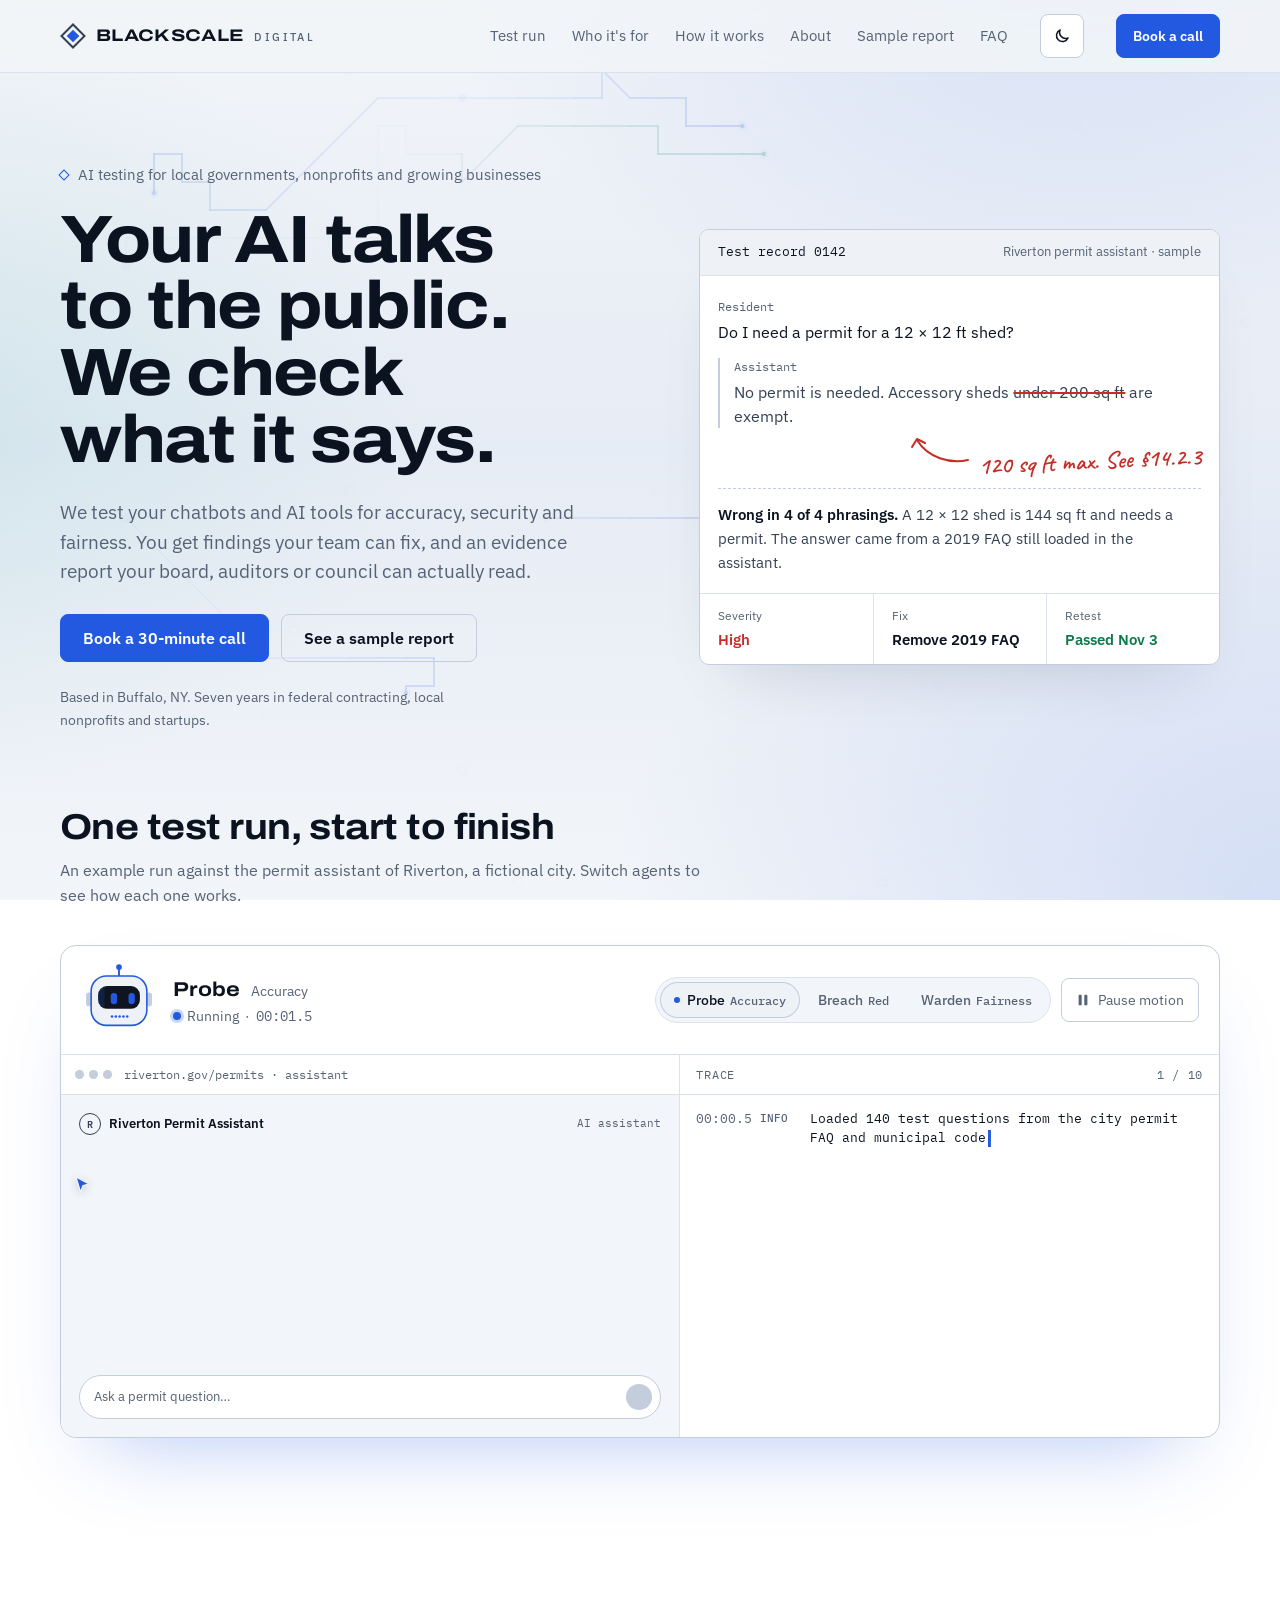
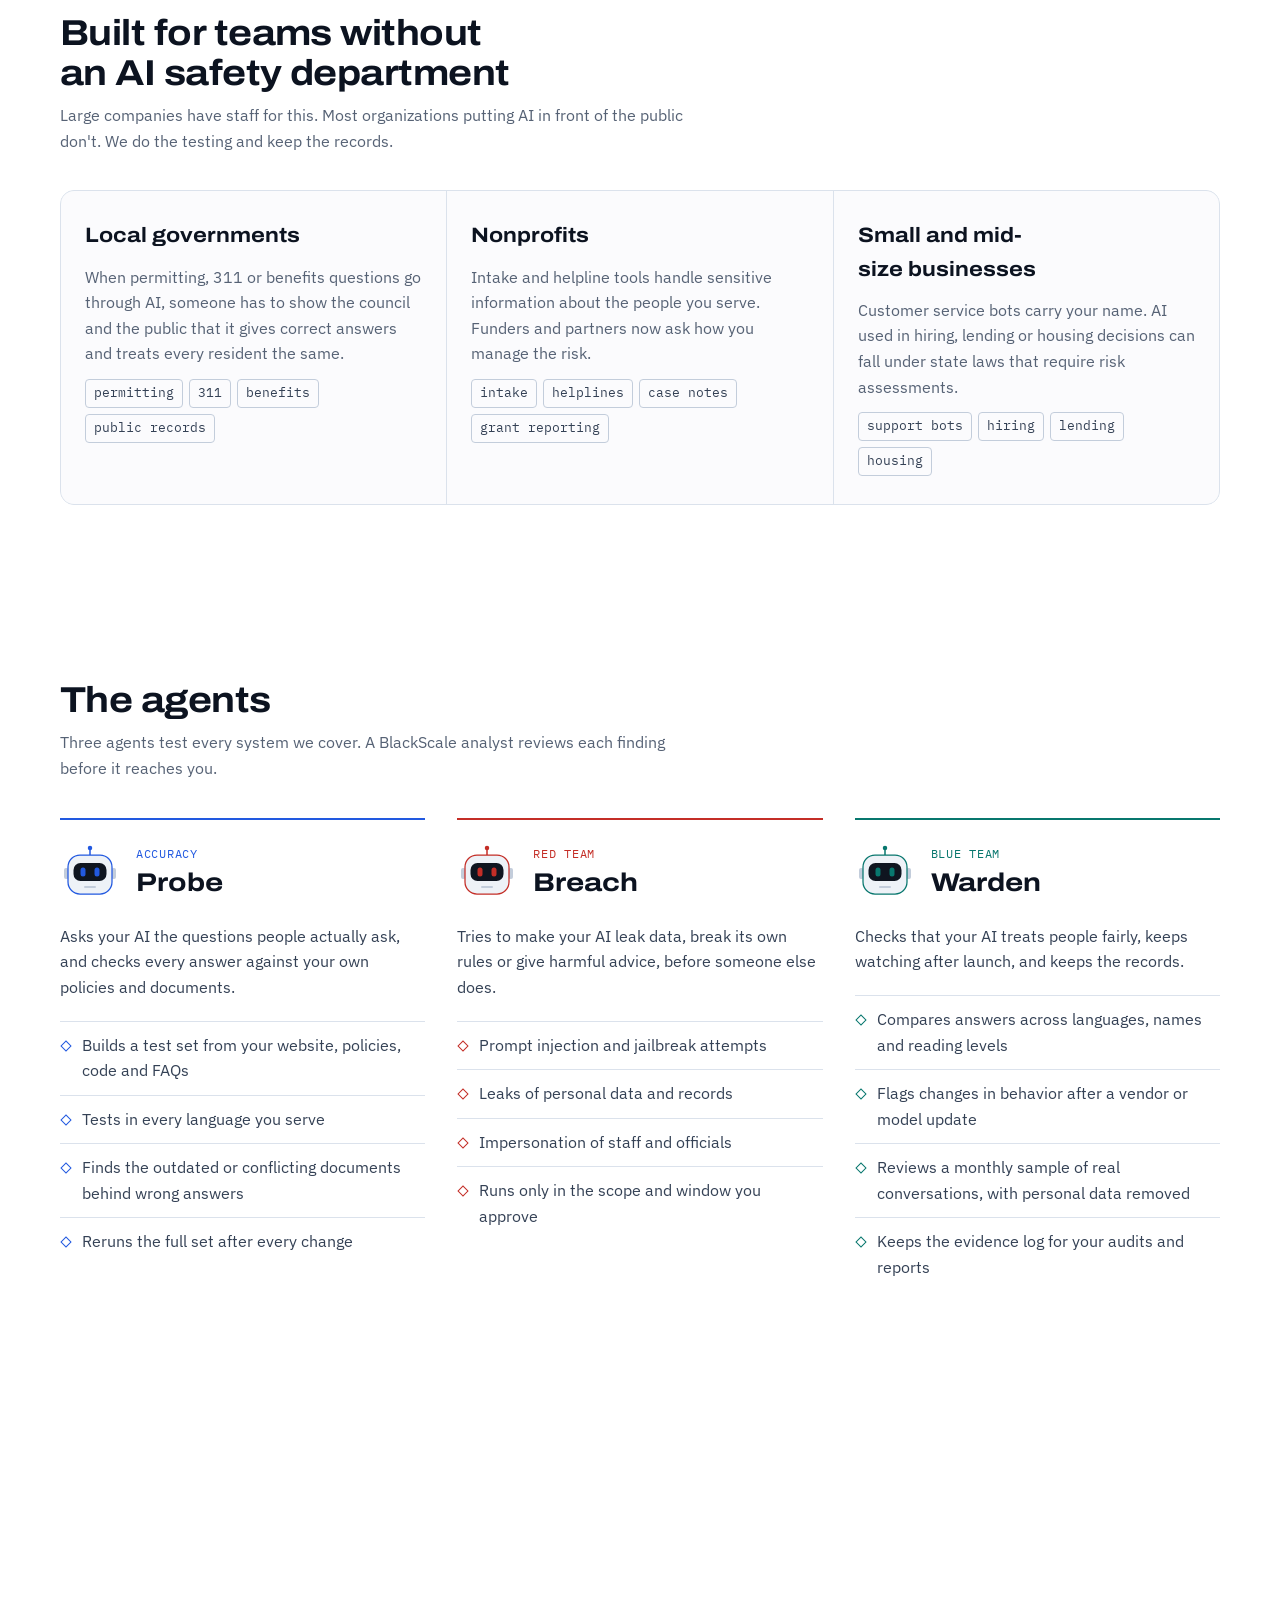
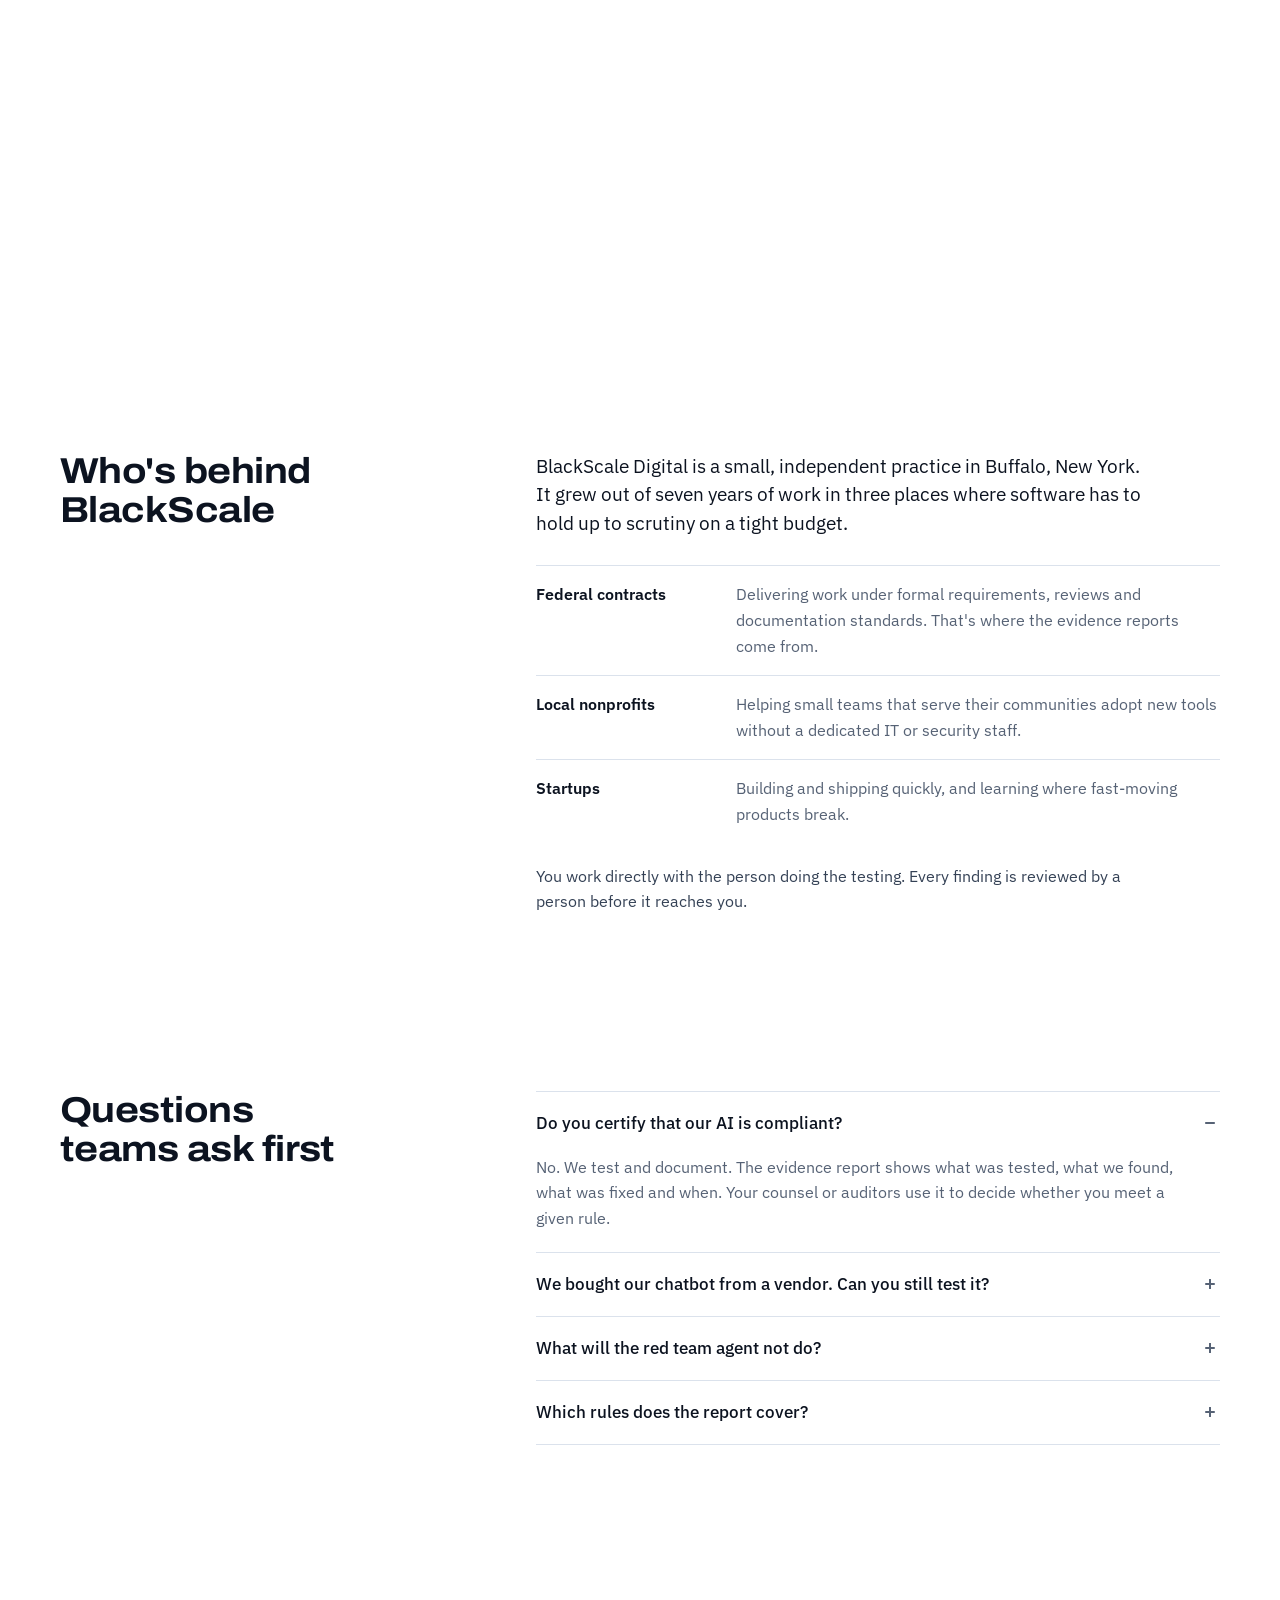
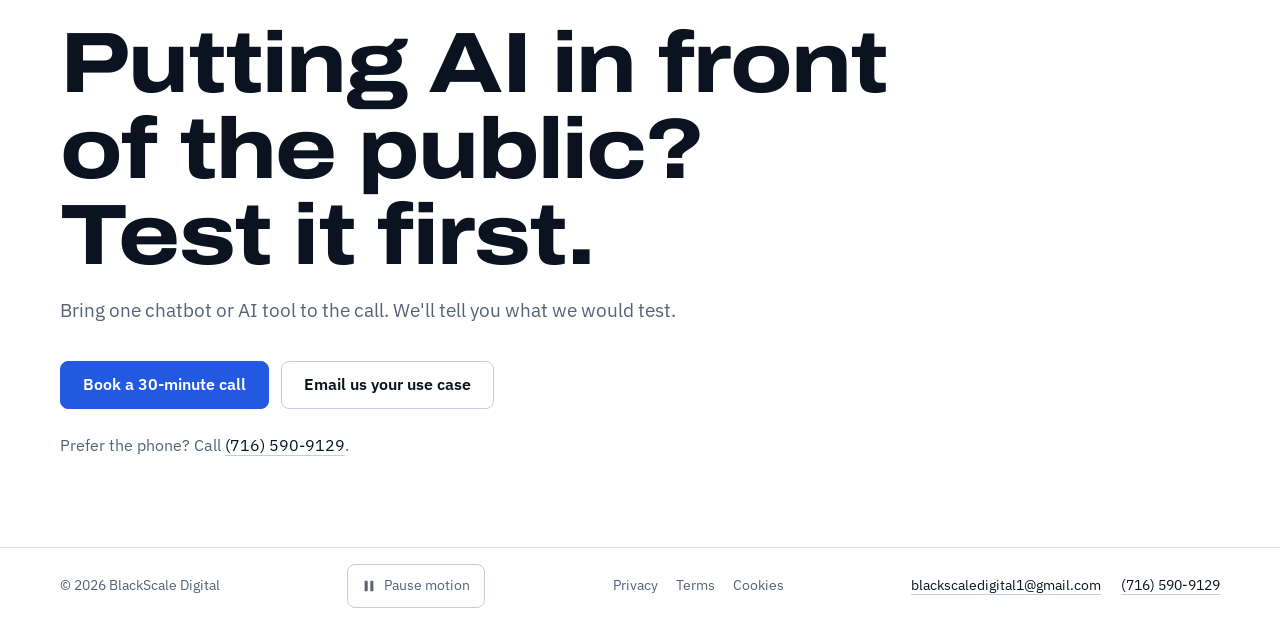
==== commit aab94b7b: "Add 7 years to bio; accessibility fixes: contrast, keyboard access, pause control, skip link" ====
--- a/index.html
+++ b/index.html
@@ -28,6 +28,7 @@
   </script>
 </head>
 <body>
+  <a class="skip" href="#main">Skip to content</a>
   <canvas id="traces" aria-hidden="true"></canvas>
 
   <!-- Shared avatar drawing. Accent comes from currentColor. -->
@@ -76,7 +77,7 @@
     </div>
   </header>
 
-  <main>
+  <main id="main">
     <section class="hero">
       <div class="wrap hero-grid">
         <div class="hero-copy">
@@ -87,7 +88,7 @@
             <a class="btn" href="https://calendly.com/contact-blackscale/30min" target="_blank" rel="noopener">Book a 30-minute call</a>
             <a class="btn btn-ghost" href="sample-report.html">See a sample report</a>
           </div>
-          <p class="hero-note">Based in Buffalo, NY. Built on work in federal contracting, local nonprofits and startups.</p>
+          <p class="hero-note">Based in Buffalo, NY. Seven years in federal contracting, local nonprofits and startups.</p>
         </div>
 
         <figure class="record" aria-label="Example: a chatbot answer marked up by a BlackScale reviewer">
@@ -151,10 +152,13 @@
                 <div class="agent-status"><span class="status-dot"></span><span id="agentStatus">Running</span> · <span class="mono" id="runTimer">00:00.0</span></div>
               </div>
             </div>
-            <div class="tabs" role="tablist" aria-label="Choose an agent">
+            <div class="console-controls">
+              <div class="tabs" role="tablist" aria-label="Choose an agent">
               <button role="tab" id="tab-qa" data-mode="qa" aria-selected="true">Probe <span>Accuracy</span></button>
               <button role="tab" id="tab-red" data-mode="red" aria-selected="false">Breach <span>Red</span></button>
               <button role="tab" id="tab-blue" data-mode="blue" aria-selected="false">Warden <span>Fairness</span></button>
+            </div>
+              <button class="motion-btn" type="button" aria-pressed="false"><svg viewBox="0 0 16 16" aria-hidden="true"><g class="i-pause" fill="currentColor"><rect x="3" y="2" width="3.5" height="12" rx="1"/><rect x="9.5" y="2" width="3.5" height="12" rx="1"/></g><path class="i-play" d="M4 2.5v11l9.5-5.5z" fill="currentColor"/></svg><span class="motion-label">Pause motion</span></button>
             </div>
           </div>
 
@@ -171,7 +175,7 @@
             </div>
             <div class="trace">
               <div class="trace-head mono"><span>Trace</span><span id="stepCount">0 / 0</span></div>
-              <ol class="log" id="log" aria-live="polite"></ol>
+              <ol class="log" id="log" aria-live="polite" tabindex="0" aria-label="Test trace"></ol>
             </div>
           </div>
 
@@ -279,7 +283,7 @@
           </li>
           <li>
             <span class="step-n mono">02</span>
-            <h3>Baseline test <span class="tag">One time</span></h3>
+            <h3>Baseline test <span class="step-tag">One time</span></h3>
             <p>All three agents test one system for accuracy, security and fairness. You get findings ranked by impact.</p>
           </li>
           <li>
@@ -289,7 +293,7 @@
           </li>
           <li>
             <span class="step-n mono">04</span>
-            <h3>Ongoing assurance <span class="tag tag-main">Monthly</span></h3>
+            <h3>Ongoing assurance <span class="step-tag step-tag-main">Monthly</span></h3>
             <p>Retests every month and after any change or vendor update, alerts when something slips, and a quarterly evidence report mapped to the NIST AI Risk Management Framework.</p>
           </li>
         </ol>
@@ -302,7 +306,7 @@
           <h2>Who's behind BlackScale</h2>
         </div>
         <div class="about-body">
-          <p class="about-lead">BlackScale Digital is a small, independent practice in Buffalo, New York. It grew out of years of work in three places where software has to hold up to scrutiny on a tight budget.</p>
+          <p class="about-lead">BlackScale Digital is a small, independent practice in Buffalo, New York. It grew out of seven years of work in three places where software has to hold up to scrutiny on a tight budget.</p>
           <dl class="about-list">
             <div><dt>Federal contracts</dt><dd>Delivering work under formal requirements, reviews and documentation standards. That's where the evidence reports come from.</dd></div>
             <div><dt>Local nonprofits</dt><dd>Helping small teams that serve their communities adopt new tools without a dedicated IT or security staff.</dd></div>
@@ -355,6 +359,7 @@
   <footer class="site-footer">
     <div class="wrap footer-row">
       <span>© 2026 BlackScale Digital</span>
+      <button class="motion-btn" type="button" aria-pressed="false"><svg viewBox="0 0 16 16" aria-hidden="true"><g class="i-pause" fill="currentColor"><rect x="3" y="2" width="3.5" height="12" rx="1"/><rect x="9.5" y="2" width="3.5" height="12" rx="1"/></g><path class="i-play" d="M4 2.5v11l9.5-5.5z" fill="currentColor"/></svg><span class="motion-label">Pause motion</span></button>
       <span class="footer-links"><a href="privacy.html">Privacy</a> <a href="terms.html">Terms</a> <a href="cookies.html">Cookies</a></span>
       <span class="footer-contact">
         <a href="mailto:blackscaledigital1@gmail.com">blackscaledigital1@gmail.com</a>
--- a/style.css
+++ b/style.css
@@ -127,6 +127,17 @@
   -webkit-mask-image: radial-gradient(120% 90% at 50% 40%, #000 30%, rgb(0 0 0 / .55) 100%);
           mask-image: radial-gradient(120% 90% at 50% 40%, #000 30%, rgb(0 0 0 / .55) 100%); }
 
+/* ---------- Skip link and motion control ---------- */
+.skip { position: absolute; left: 12px; top: -60px; z-index: 50; padding: 12px 16px; border-radius: 8px; background: var(--accent); color: var(--accent-ink); font-weight: 600; text-decoration: none; }
+.skip:focus { top: calc(env(safe-area-inset-top, 0px) + 12px); }
+.motion-btn { display: inline-flex; align-items: center; gap: 8px; min-height: 44px; padding: 0 14px; border: 1px solid var(--line-strong); border-radius: 8px; background: transparent; color: var(--muted); font: inherit; font-size: 0.875rem; cursor: pointer; }
+.motion-btn:hover { color: var(--fg); background: var(--surface-2); }
+.motion-btn svg { width: 14px; height: 14px; }
+.motion-btn .i-play { display: none; }
+.motion-btn[aria-pressed="true"] .i-play { display: inline; }
+.motion-btn[aria-pressed="true"] .i-pause { display: none; }
+:root.motion-paused .eye, :root.motion-paused .scan, :root.motion-paused .led { animation-play-state: paused; }
+
 /* ---------- Header ---------- */
 .site-header {
   position: sticky;
@@ -284,6 +295,7 @@
 .status-dot { width: 8px; height: 8px; border-radius: 50%; background: var(--agent); box-shadow: 0 0 0 3px color-mix(in srgb, var(--agent) 25%, transparent); }
 .console.done .status-dot { background: var(--silver); box-shadow: none; }
 
+.console-controls { display: flex; flex-wrap: wrap; align-items: center; gap: 10px; }
 .tabs { display: flex; gap: 4px; padding: 4px; background: var(--bg); border: 1px solid var(--line); border-radius: 999px; }
 .tabs button {
   font: inherit;
@@ -297,7 +309,7 @@
   cursor: pointer;
   transition: background .2s, color .2s;
 }
-.tabs button span { font-family: var(--f-mono); font-size: 0.75rem; opacity: .7; margin-left: 2px; }
+.tabs button span { font-family: var(--f-mono); font-size: 0.75rem; color: var(--muted); margin-left: 2px; }
 .tabs button:hover { color: var(--fg); }
 .tabs button[aria-selected="true"] { background: var(--surface-2); color: var(--fg); box-shadow: inset 0 0 0 1px var(--line-strong); }
 .tabs button[aria-selected="true"]::before {
@@ -394,10 +406,10 @@
   animation: lineIn .4s ease-out;
 }
 .finding-title { display: grid; gap: 8px; align-content: start; }
-.sev { justify-self: start; font-family: var(--f-mono); font-size: 0.6875rem; letter-spacing: .06em; text-transform: uppercase; padding: 3px 8px; border-radius: 4px; }
-.sev-high { color: var(--fail); background: color-mix(in srgb, var(--fail) 15%, transparent); }
-.sev-med { color: var(--warn); background: color-mix(in srgb, var(--warn) 15%, transparent); }
-.sev-ok { color: var(--pass); background: color-mix(in srgb, var(--pass) 15%, transparent); }
+.sev { justify-self: start; font-family: var(--f-mono); font-size: 0.75rem; letter-spacing: .06em; text-transform: uppercase; padding: 3px 8px; border-radius: 4px; }
+.sev-high { color: var(--fail); background: color-mix(in srgb, var(--fail) 8%, transparent); }
+.sev-med { color: var(--warn); background: color-mix(in srgb, var(--warn) 8%, transparent); }
+.sev-ok { color: var(--pass); background: color-mix(in srgb, var(--pass) 8%, transparent); }
 .finding h3 { font-size: 1.125rem; font-stretch: 105%; line-height: 1.3; }
 .finding-meta { font-family: var(--f-mono); font-size: 0.8125rem; color: var(--muted); display: flex; flex-wrap: wrap; gap: 4px 14px; }
 .finding ol { margin: 0; padding-left: 18px; color: var(--silver); font-size: 0.875rem; display: grid; gap: 3px; }
@@ -435,8 +447,8 @@
 .about-foot { margin-top: 20px; color: var(--silver); max-width: 60ch; }
 
 /* Step tags */
-.tag { display: inline-block; vertical-align: 3px; margin-left: 6px; padding: 2px 7px; border: 1px solid var(--line-strong); border-radius: 4px; font-family: var(--f-body); font-stretch: 100%; font-size: 0.75rem; font-weight: 500; color: var(--muted); }
-.tag-main { color: var(--accent); border-color: color-mix(in srgb, var(--accent) 50%, transparent); }
+.step-tag { display: inline-block; vertical-align: 3px; margin-left: 6px; padding: 2px 7px; border: 1px solid var(--line-strong); border-radius: 4px; font-family: var(--f-body); font-stretch: 100%; font-size: 0.75rem; font-weight: 500; color: var(--muted); }
+.step-tag-main { color: var(--accent); border-color: color-mix(in srgb, var(--accent) 50%, transparent); }
 
 /* ---------- Process ---------- */
 .process { border-block: 1px solid var(--line); background: color-mix(in srgb, var(--surface) 72%, transparent); backdrop-filter: blur(2px); }
@@ -540,7 +552,8 @@
   .hero h1 { font-stretch: 106%; }
   .fair-row { grid-template-columns: minmax(0, 1fr) 48px; }
   .fair-row .bar { grid-column: 1 / -1; grid-row: 2; }
-  .tabs { width: 100%; }
+  .console-controls, .tabs { width: 100%; }
+  .console-controls .motion-btn { order: 2; }
   .tabs button { flex: 1; padding-inline: 6px; }
   .steps { grid-template-columns: minmax(0, 1fr); }
   .screen { min-height: 0; padding: 14px; }
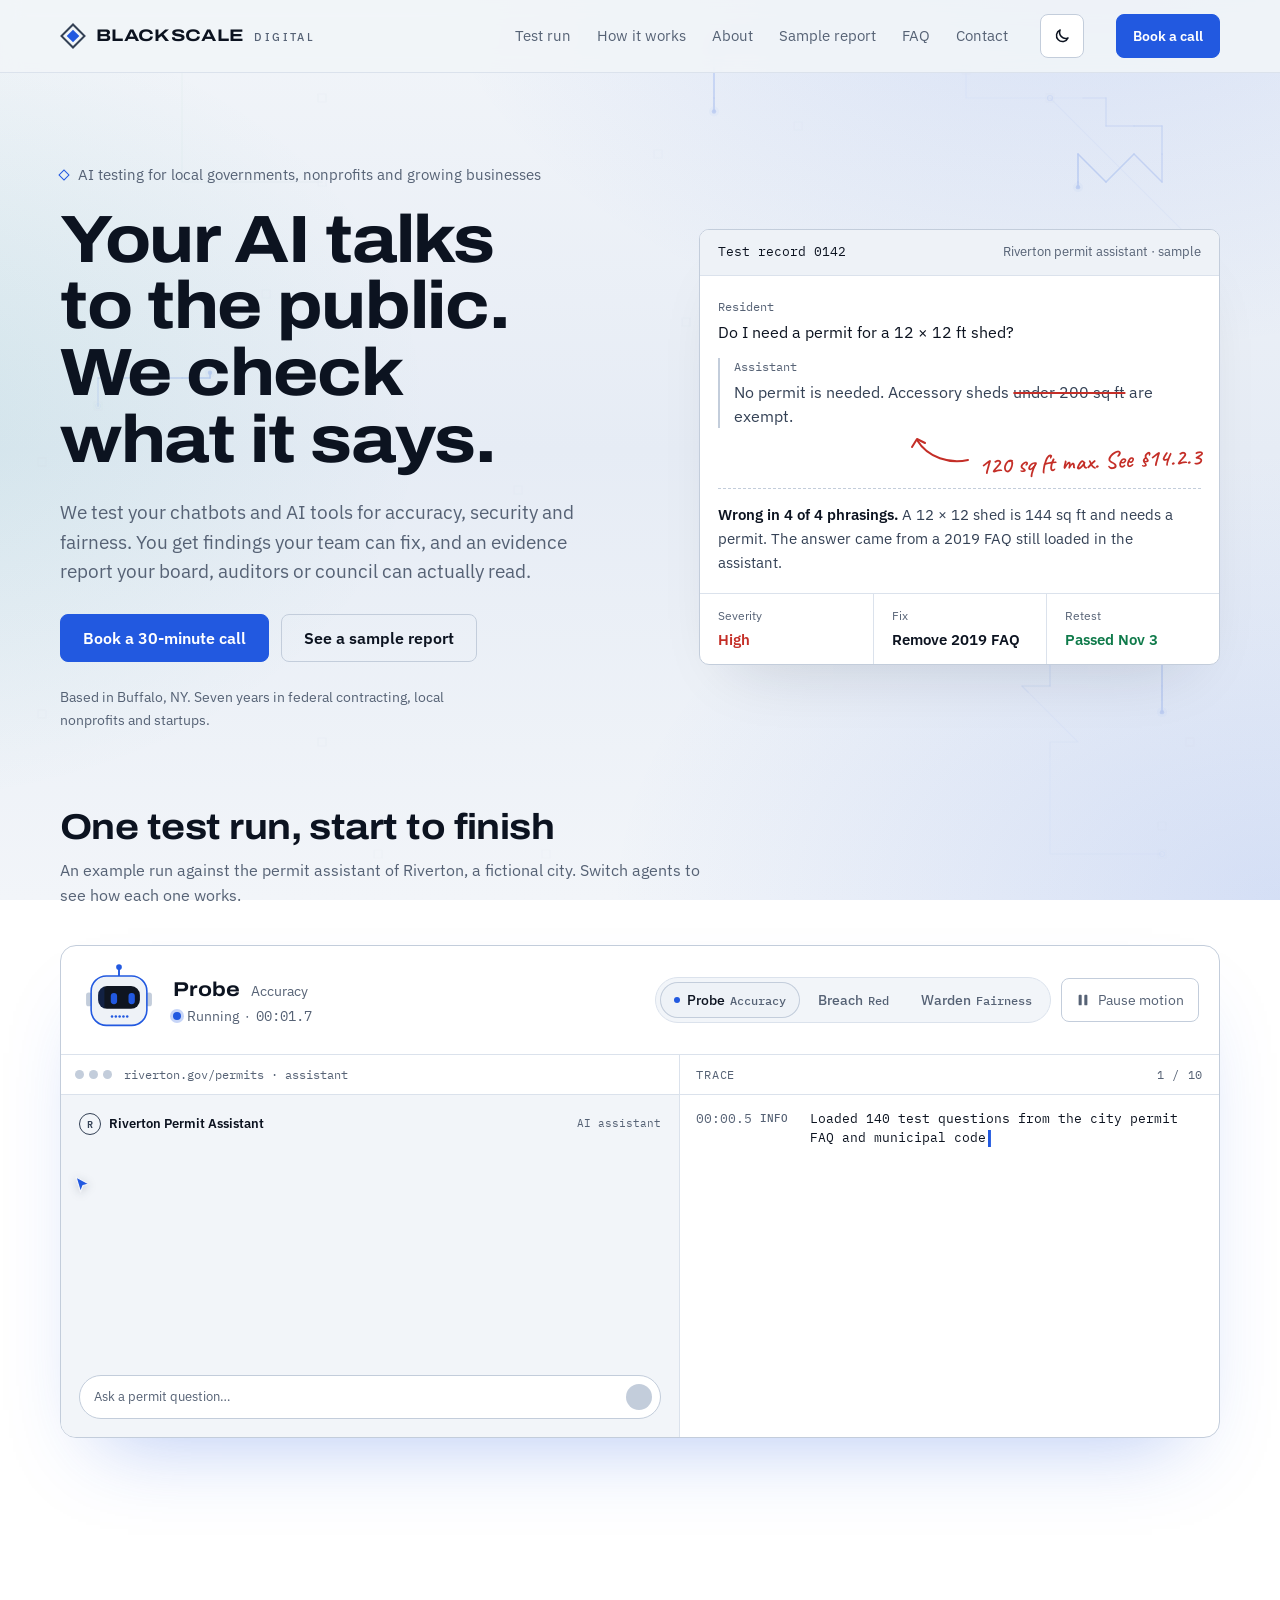
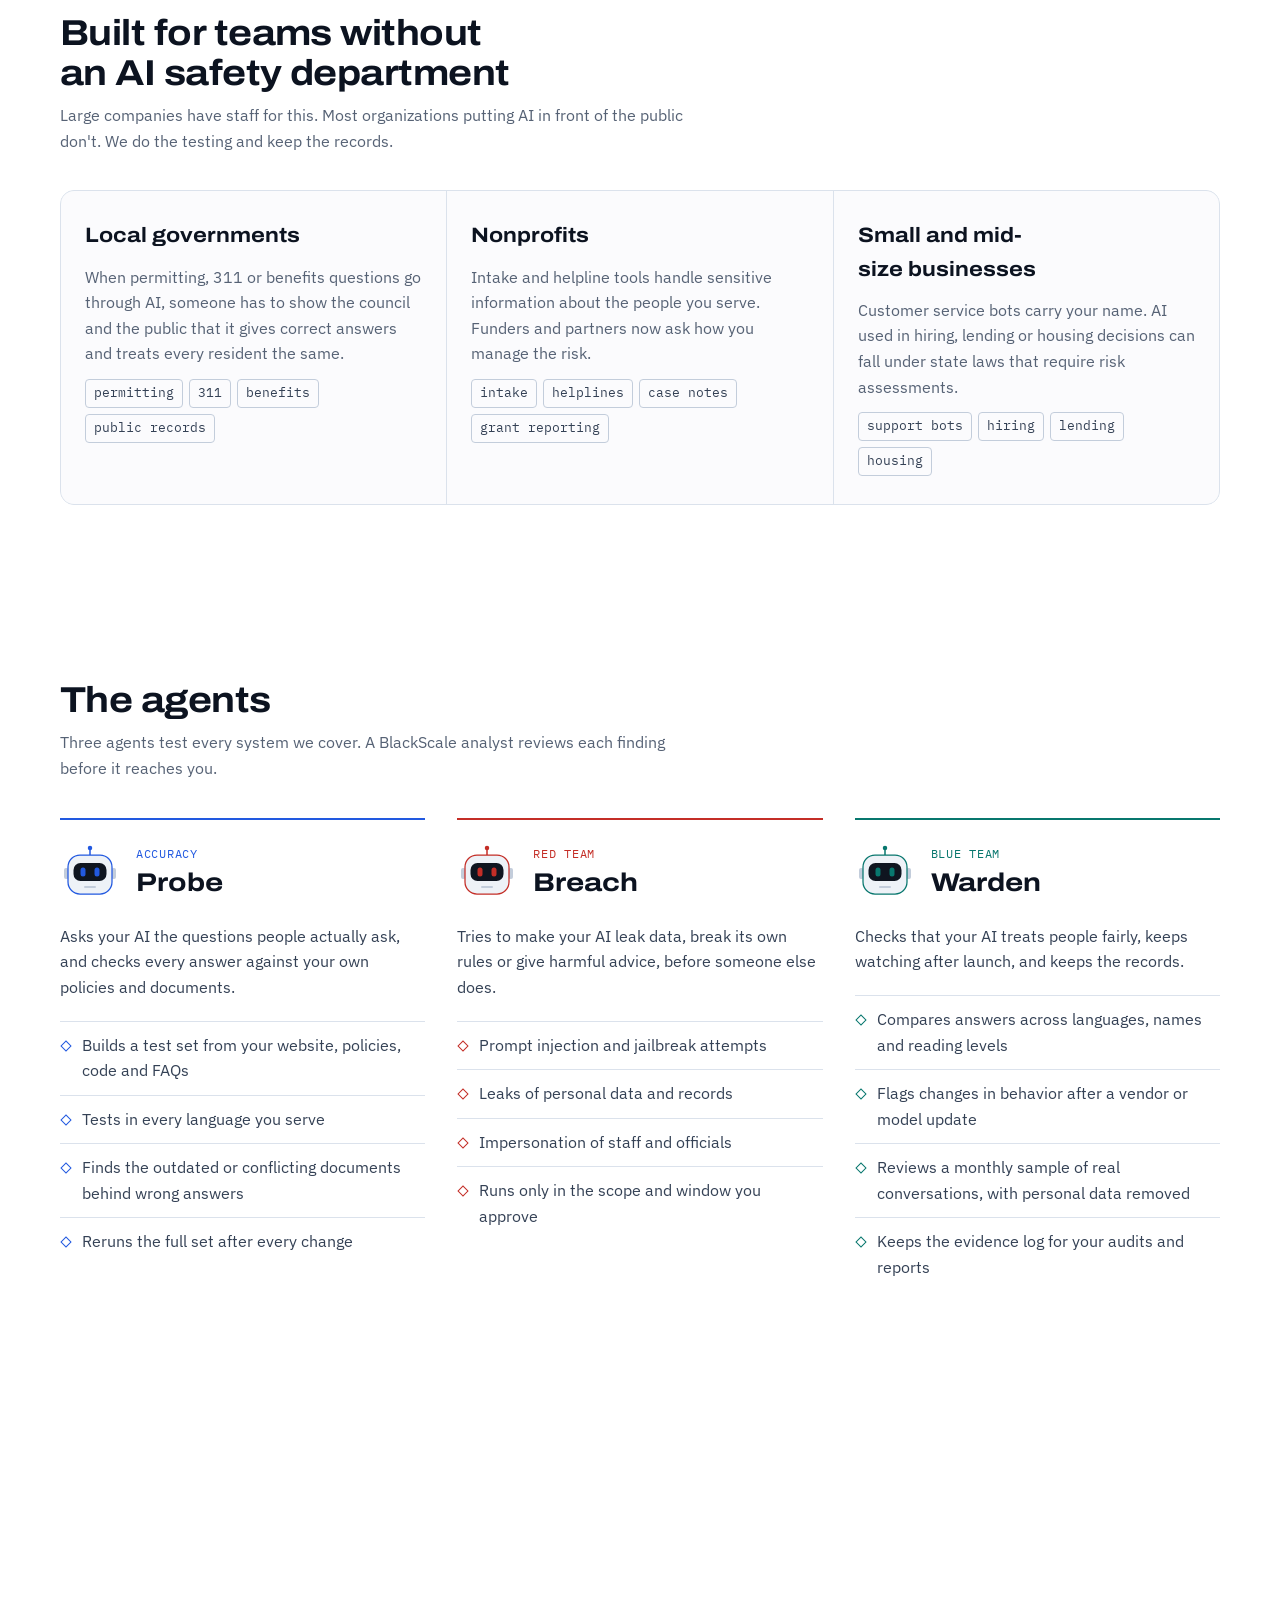
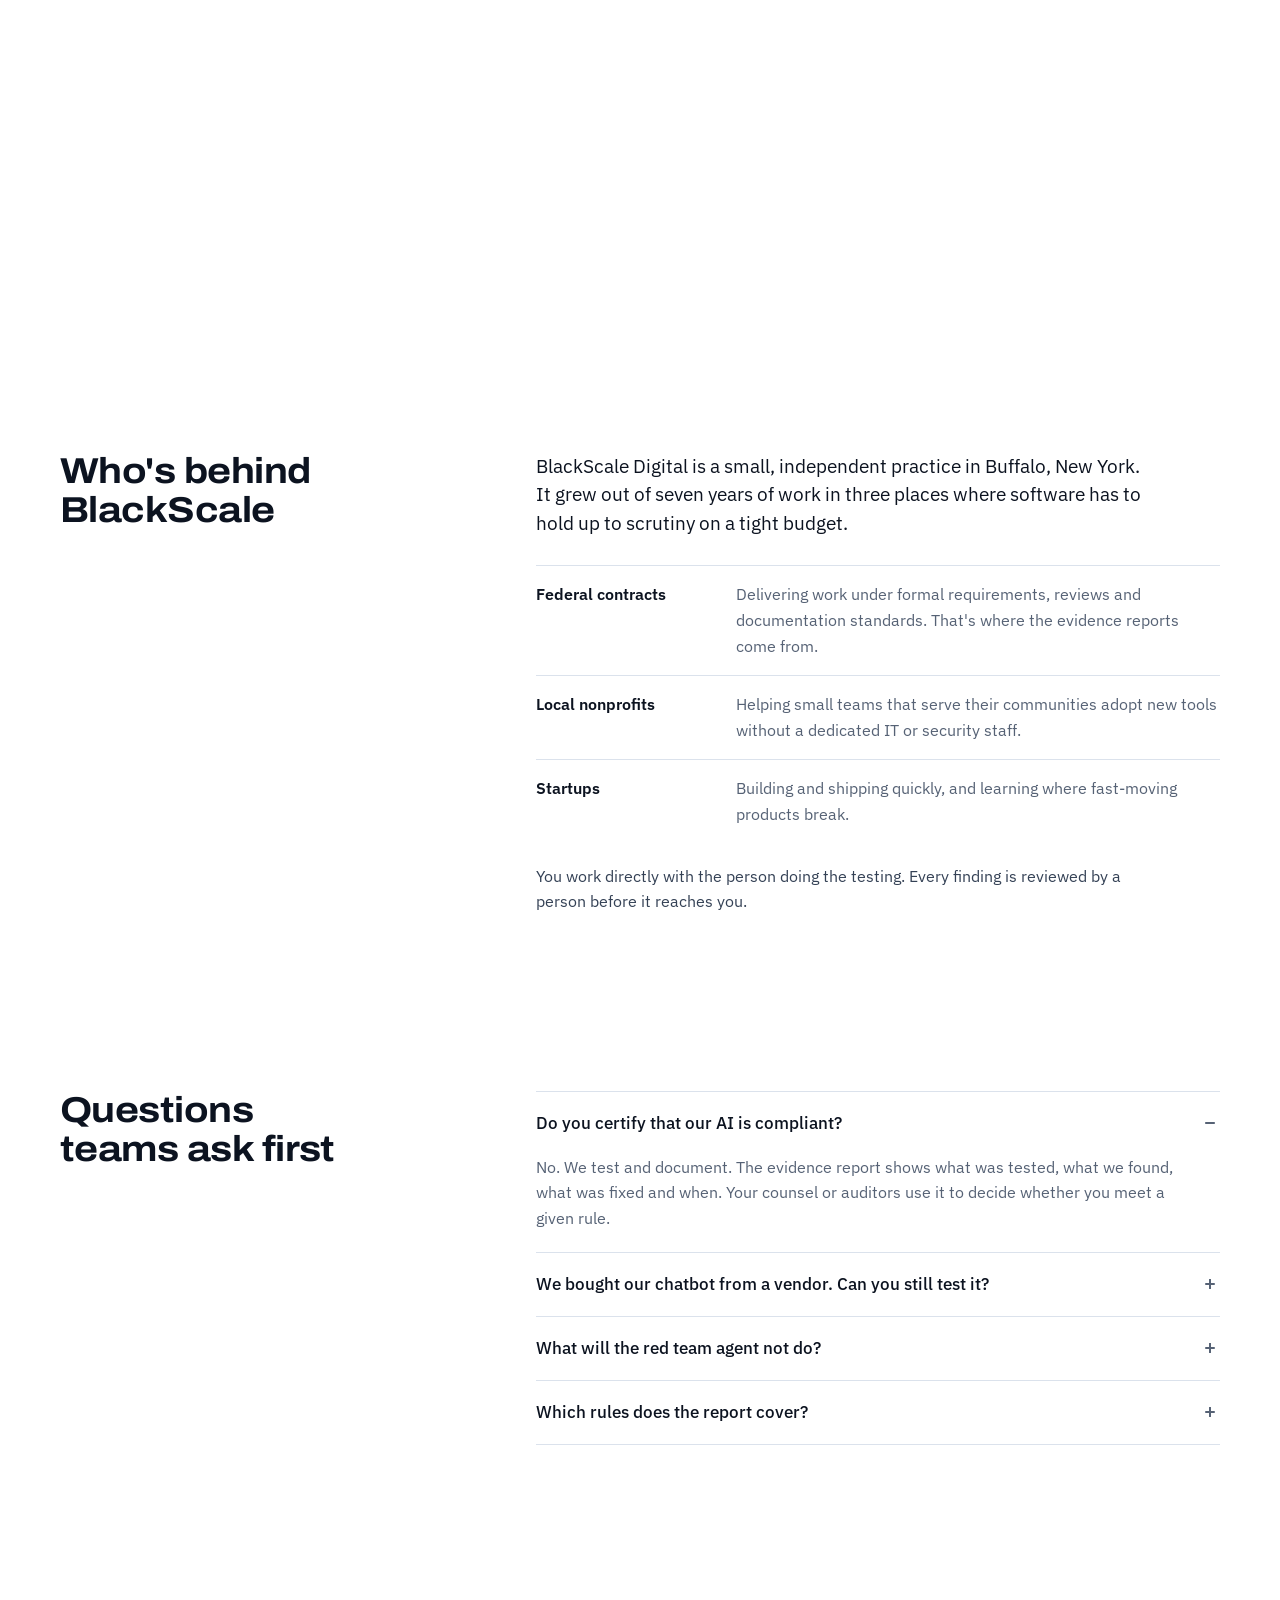
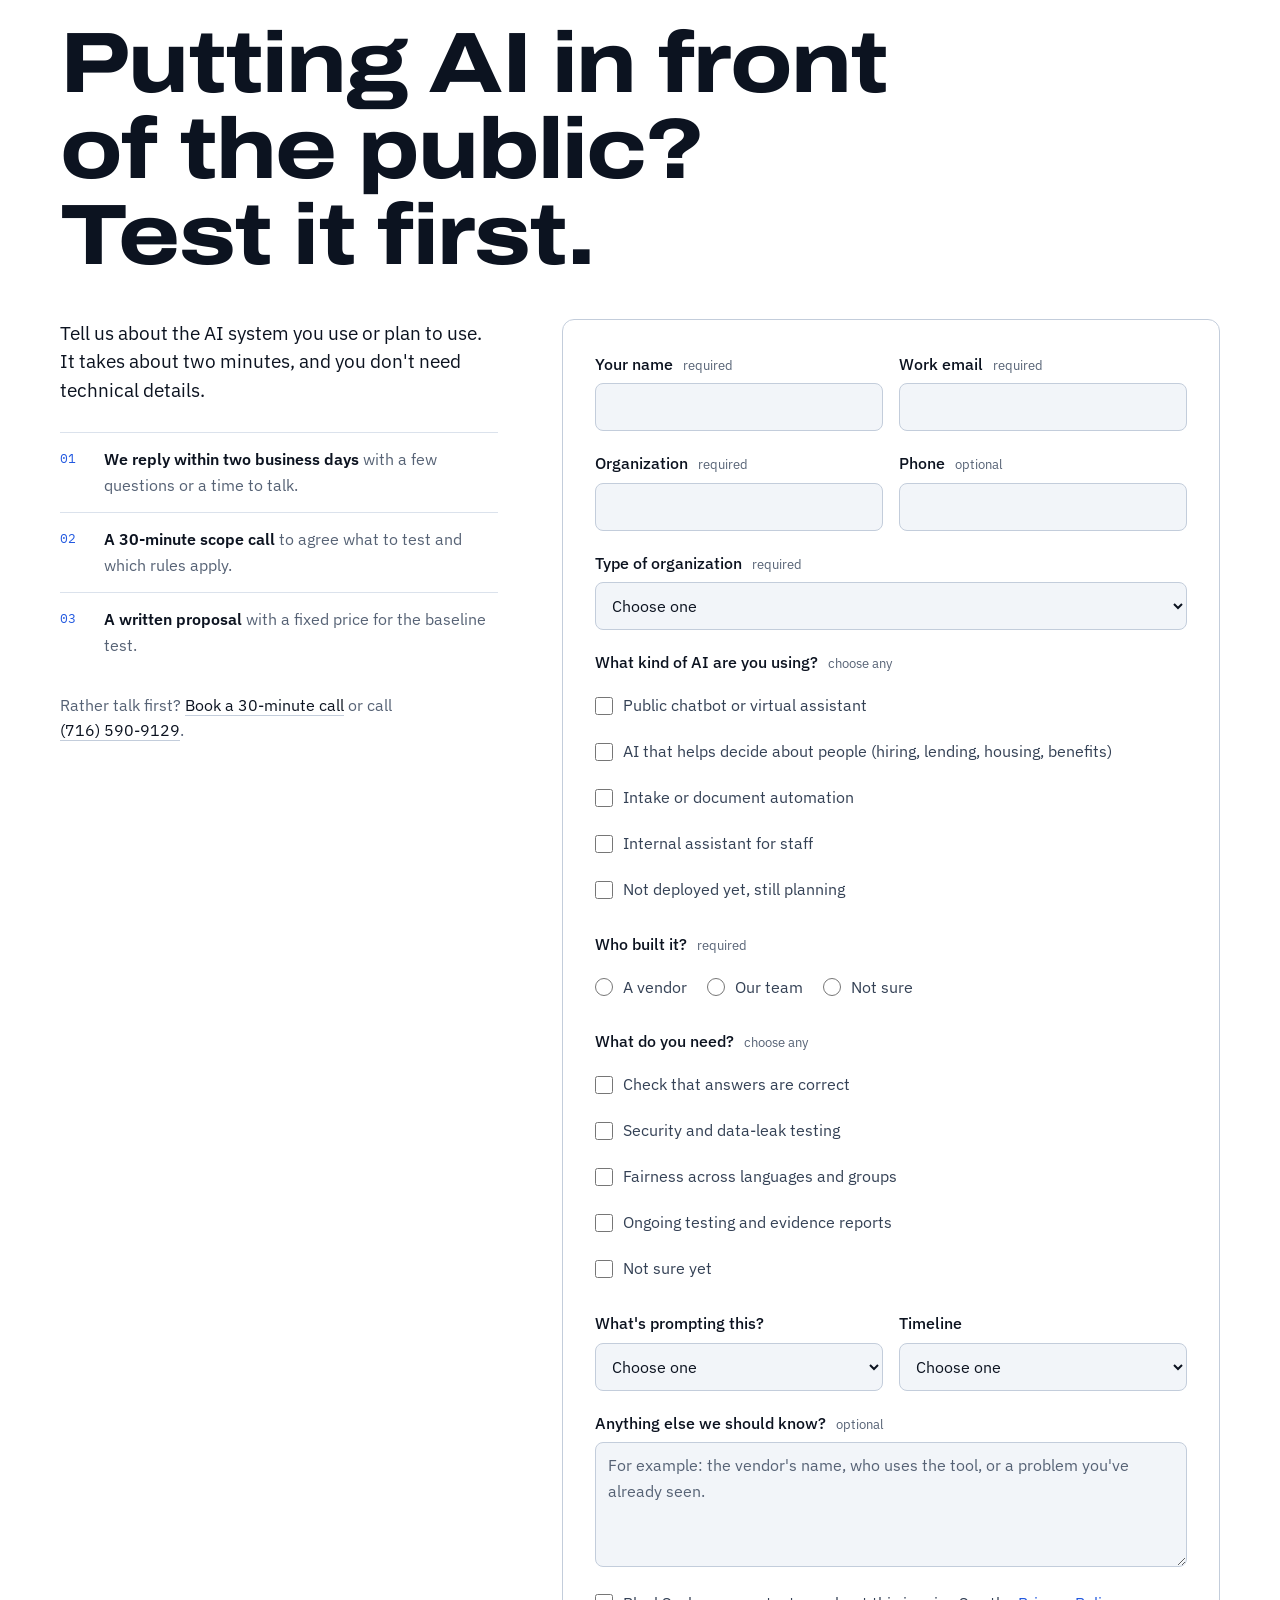
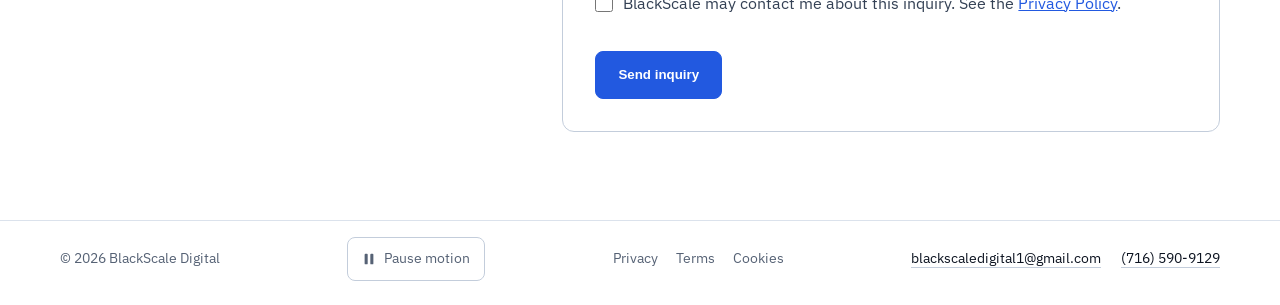
==== commit bc848134: "Add inquiry intake form; correct hosting provider in privacy and cookie pages" ====
--- a/index.html
+++ b/index.html
@@ -59,11 +59,11 @@
       </a>
       <nav class="nav" id="siteNav" aria-label="Main">
         <a href="#live">Test run</a>
-        <a href="#who">Who it's for</a>
         <a href="#process">How it works</a>
         <a href="#about">About</a>
         <a href="sample-report.html">Sample report</a>
         <a href="#faq">FAQ</a>
+        <a href="#contact">Contact</a>
         <a class="nav-book" href="https://calendly.com/contact-blackscale/30min" target="_blank" rel="noopener">Book a call</a>
       </nav>
       <button class="menu-btn" id="menuBtn" type="button" aria-expanded="false" aria-controls="siteNav" aria-label="Open menu">
@@ -343,15 +343,138 @@
       </div>
     </section>
 
-    <section class="closing">
-      <div class="wrap closing-inner">
+    <section id="contact" class="closing">
+      <div class="wrap">
         <h2>Putting AI in front of the public? Test it first.</h2>
-        <p>Bring one chatbot or AI tool to the call. We'll tell you what we would test.</p>
-        <div class="hero-actions">
-          <a class="btn" href="https://calendly.com/contact-blackscale/30min" target="_blank" rel="noopener">Book a 30-minute call</a>
-          <a class="btn btn-ghost" href="mailto:blackscaledigital1@gmail.com?subject=Our%20AI%20use%20case">Email us your use case</a>
-        </div>
-        <p class="contact-line">Prefer the phone? Call <a href="tel:+17165909129">(716) 590-9129</a>.</p>
+        <div class="contact-grid">
+          <div class="contact-side">
+            <p class="contact-intro">Tell us about the AI system you use or plan to use. It takes about two minutes, and you don't need technical details.</p>
+            <ol class="next-steps">
+              <li><span><b>We reply within two business days</b> with a few questions or a time to talk.</span></li>
+              <li><span><b>A 30-minute scope call</b> to agree what to test and which rules apply.</span></li>
+              <li><span><b>A written proposal</b> with a fixed price for the baseline test.</span></li>
+            </ol>
+            <p class="contact-alt">Rather talk first? <a href="https://calendly.com/contact-blackscale/30min" target="_blank" rel="noopener">Book a 30-minute call</a> or call <a href="tel:+17165909129">(716) 590-9129</a>.</p>
+          </div>
+
+          <form class="intake" id="intake" novalidate data-endpoint="" data-email="blackscaledigital1@gmail.com">
+            <div class="form-row two">
+              <div class="field-wrap">
+                <label for="f-name">Your name <span class="req">required</span></label>
+                <input id="f-name" name="name" type="text" autocomplete="name" required>
+                <p class="err" id="f-name-err"></p>
+              </div>
+              <div class="field-wrap">
+                <label for="f-email">Work email <span class="req">required</span></label>
+                <input id="f-email" name="email" type="email" autocomplete="email" required>
+                <p class="err" id="f-email-err"></p>
+              </div>
+            </div>
+            <div class="form-row two">
+              <div class="field-wrap">
+                <label for="f-org">Organization <span class="req">required</span></label>
+                <input id="f-org" name="organization" type="text" autocomplete="organization" required>
+                <p class="err" id="f-org-err"></p>
+              </div>
+              <div class="field-wrap">
+                <label for="f-phone">Phone <span class="opt">optional</span></label>
+                <input id="f-phone" name="phone" type="tel" autocomplete="tel">
+              </div>
+            </div>
+            <div class="form-row">
+              <div class="field-wrap">
+                <label for="f-type">Type of organization <span class="req">required</span></label>
+                <select id="f-type" name="organization_type" required>
+                  <option value="">Choose one</option>
+                  <option>Local government</option>
+                  <option>Nonprofit</option>
+                  <option>Small or mid-size business</option>
+                  <option>Other</option>
+                </select>
+                <p class="err" id="f-type-err"></p>
+              </div>
+            </div>
+
+            <fieldset class="form-row">
+              <legend>What kind of AI are you using? <span class="opt">choose any</span></legend>
+              <div class="checks">
+                <label class="check"><input type="checkbox" name="ai_systems" value="Public chatbot or virtual assistant"> <span>Public chatbot or virtual assistant</span></label>
+                <label class="check"><input type="checkbox" name="ai_systems" value="AI that helps make decisions about people"> <span>AI that helps decide about people (hiring, lending, housing, benefits)</span></label>
+                <label class="check"><input type="checkbox" name="ai_systems" value="Intake or document automation"> <span>Intake or document automation</span></label>
+                <label class="check"><input type="checkbox" name="ai_systems" value="Internal staff assistant"> <span>Internal assistant for staff</span></label>
+                <label class="check"><input type="checkbox" name="ai_systems" value="Not deployed yet"> <span>Not deployed yet, still planning</span></label>
+              </div>
+            </fieldset>
+
+            <fieldset class="form-row">
+              <legend>Who built it? <span class="req">required</span></legend>
+              <div class="checks inline" id="f-built">
+                <label class="check"><input type="radio" name="built_by" value="A vendor" required> <span>A vendor</span></label>
+                <label class="check"><input type="radio" name="built_by" value="Our team"> <span>Our team</span></label>
+                <label class="check"><input type="radio" name="built_by" value="Not sure"> <span>Not sure</span></label>
+              </div>
+              <p class="err" id="f-built-err"></p>
+            </fieldset>
+
+            <fieldset class="form-row">
+              <legend>What do you need? <span class="opt">choose any</span></legend>
+              <div class="checks">
+                <label class="check"><input type="checkbox" name="needs" value="Accuracy testing"> <span>Check that answers are correct</span></label>
+                <label class="check"><input type="checkbox" name="needs" value="Red team / security"> <span>Security and data-leak testing</span></label>
+                <label class="check"><input type="checkbox" name="needs" value="Fairness testing"> <span>Fairness across languages and groups</span></label>
+                <label class="check"><input type="checkbox" name="needs" value="Ongoing monitoring and evidence reports"> <span>Ongoing testing and evidence reports</span></label>
+                <label class="check"><input type="checkbox" name="needs" value="Not sure yet"> <span>Not sure yet</span></label>
+              </div>
+            </fieldset>
+
+            <div class="form-row two">
+              <div class="field-wrap">
+                <label for="f-driver">What's prompting this?</label>
+                <select id="f-driver" name="driver">
+                  <option value="">Choose one</option>
+                  <option>Board or council request</option>
+                  <option>Upcoming launch</option>
+                  <option>Funder or grant requirement</option>
+                  <option>A law or regulation</option>
+                  <option>A complaint or incident</option>
+                  <option>Just being careful</option>
+                </select>
+              </div>
+              <div class="field-wrap">
+                <label for="f-time">Timeline</label>
+                <select id="f-time" name="timeline">
+                  <option value="">Choose one</option>
+                  <option>As soon as possible</option>
+                  <option>Within 3 months</option>
+                  <option>3 to 6 months</option>
+                  <option>Just exploring</option>
+                </select>
+              </div>
+            </div>
+
+            <div class="form-row">
+              <div class="field-wrap">
+                <label for="f-msg">Anything else we should know? <span class="opt">optional</span></label>
+                <textarea id="f-msg" name="message" rows="4" placeholder="For example: the vendor's name, who uses the tool, or a problem you've already seen."></textarea>
+              </div>
+            </div>
+
+            <div class="hp" aria-hidden="true">
+              <label for="f-company-site">Leave this field empty</label>
+              <input id="f-company-site" name="_gotcha" type="text" tabindex="-1" autocomplete="off">
+            </div>
+
+            <div class="form-row">
+              <label class="check consent"><input type="checkbox" id="f-consent" name="consent" value="yes" required> <span>BlackScale may contact me about this inquiry. See the <a href="privacy.html">Privacy Policy</a>.</span></label>
+              <p class="err" id="f-consent-err"></p>
+            </div>
+
+            <div class="form-actions">
+              <button class="btn" type="submit" id="f-submit">Send inquiry</button>
+              <p class="form-status" id="f-status" role="status" aria-live="polite"></p>
+            </div>
+          </form>
+        </div>
       </div>
     </section>
   </main>
--- a/style.css
+++ b/style.css
@@ -93,7 +93,7 @@
 
 *, *::before, *::after { box-sizing: border-box; }
 [hidden] { display: none !important; }
-html { scroll-behavior: smooth; -webkit-text-size-adjust: 100%; }
+html { scroll-behavior: smooth; scroll-padding-top: 96px; -webkit-text-size-adjust: 100%; }
 body {
   margin: 0;
   background:
@@ -522,6 +522,52 @@
 .log-list { list-style: none; padding: 0 !important; }
 .log-list li { display: grid; grid-template-columns: 64px minmax(0, 1fr); gap: 12px; padding: 8px 0; border-top: 1px solid var(--line); }
 
+/* ---------- Inquiry form ---------- */
+.closing h2 { margin-bottom: 40px; }
+.contact-grid { display: grid; grid-template-columns: minmax(0, 0.8fr) minmax(0, 1.2fr); gap: clamp(32px, 5vw, 64px); align-items: start; }
+.contact-intro { font-size: var(--step-1); color: var(--fg); line-height: 1.5; }
+.next-steps { list-style: none; counter-reset: step; margin: 28px 0 0; padding: 0; display: grid; }
+.next-steps li { counter-increment: step; display: grid; grid-template-columns: 32px minmax(0, 1fr); gap: 12px; padding: 14px 0; border-top: 1px solid var(--line); color: var(--muted); }
+.next-steps li::before { content: counter(step, decimal-leading-zero); font-family: var(--f-mono); font-size: 0.8125rem; color: var(--accent); padding-top: 2px; }
+.next-steps b { color: var(--fg); font-weight: 600; }
+.contact-alt { margin-top: 20px; color: var(--muted); }
+.contact-alt a { color: var(--fg); text-decoration: underline; text-decoration-color: var(--line-strong); text-underline-offset: 4px; }
+
+.intake { background: var(--surface); border: 1px solid var(--line-strong); border-radius: 12px; padding: clamp(20px, 3vw, 32px); display: grid; gap: 20px; min-width: 0; }
+.form-row { display: grid; gap: 16px; margin: 0; padding: 0; border: 0; min-width: 0; }
+.form-row.two { grid-template-columns: repeat(2, minmax(0, 1fr)); }
+.field-wrap { display: grid; gap: 6px; min-width: 0; align-content: start; }
+.intake label, .intake legend { font-weight: 500; color: var(--fg); }
+.intake legend { padding: 0; margin-bottom: 8px; }
+.req, .opt { font-weight: 400; font-size: 0.8125rem; color: var(--muted); margin-left: 6px; }
+.intake input[type="text"], .intake input[type="email"], .intake input[type="tel"], .intake select, .intake textarea {
+  width: 100%; min-height: 48px; padding: 10px 12px; font: inherit; color: var(--fg);
+  background: var(--bg); border: 1px solid var(--line-strong); border-radius: 8px;
+}
+.intake textarea { resize: vertical; min-height: 110px; }
+.intake textarea::placeholder { color: var(--muted); }
+.intake input:focus-visible, .intake select:focus-visible, .intake textarea:focus-visible { outline: 2px solid var(--accent); outline-offset: 1px; border-color: var(--accent); }
+.intake .field-wrap [aria-invalid="true"] { border-color: var(--fail); }
+a[href^="tel:"] { white-space: nowrap; }
+.checks { display: grid; gap: 2px; }
+.checks.inline { display: flex; flex-wrap: wrap; gap: 2px 20px; }
+.check { display: flex; align-items: center; gap: 10px; min-height: 44px; font-weight: 400 !important; color: var(--silver) !important; cursor: pointer; }
+.check input { width: 18px; height: 18px; margin: 0; flex: none; accent-color: var(--accent); }
+.check.consent { align-items: flex-start; padding-top: 4px; }
+.check.consent input { margin-top: 3px; }
+.check a { color: var(--accent); }
+.intake .err { color: var(--fail); font-size: 0.875rem; line-height: 1.4; margin: 0; }
+.intake .err:empty { display: none; }
+.hp { position: absolute; left: -10000px; width: 1px; height: 1px; overflow: hidden; }
+.form-actions { display: flex; flex-wrap: wrap; align-items: center; gap: 12px 16px; }
+.intake .form-status { margin: 0; color: var(--muted); font-size: 0.9375rem; }
+.intake .form-status.ok { color: var(--pass); }
+.intake .form-status.bad { color: var(--fail); }
+.intake.sent .form-row, .intake.sent .form-actions .btn { display: none; }
+.intake.sent .form-status { font-size: var(--step-1); color: var(--fg); }
+.closing .contact-intro { font-size: var(--step-1); color: var(--fg); margin: 0; }
+.closing .contact-alt { font-size: var(--step-0); margin: 20px 0 0; }
+
 /* ---------- Responsive ---------- */
 @media (max-width: 960px) {
   .console-body { grid-template-columns: minmax(0, 1fr); }
@@ -529,7 +575,7 @@
   .log { max-height: 300px; }
   .finding { grid-template-columns: minmax(0, 1fr); }
   .agent-grid, .aud-grid { grid-template-columns: minmax(0, 1fr); }
-  .hero-grid, .about-grid { grid-template-columns: minmax(0, 1fr); }
+  .hero-grid, .about-grid, .contact-grid { grid-template-columns: minmax(0, 1fr); }
   .record { max-width: 560px; }
   .about-grid { gap: 0; }
   .steps { grid-template-columns: repeat(2, minmax(0, 1fr)); }
@@ -544,6 +590,7 @@
   .nav.open .nav-book { display: flex; color: var(--accent); font-weight: 600; }
   .header-row > .btn-small { display: none; }
   .about-list > div { grid-template-columns: minmax(0, 1fr); gap: 4px; }
+  .form-row.two { grid-template-columns: minmax(0, 1fr); }
   .report-meta { grid-template-columns: repeat(2, minmax(0, 1fr)); }
   .record-meta > div { padding: 10px 12px; }
   .footer-row { flex-direction: column; }
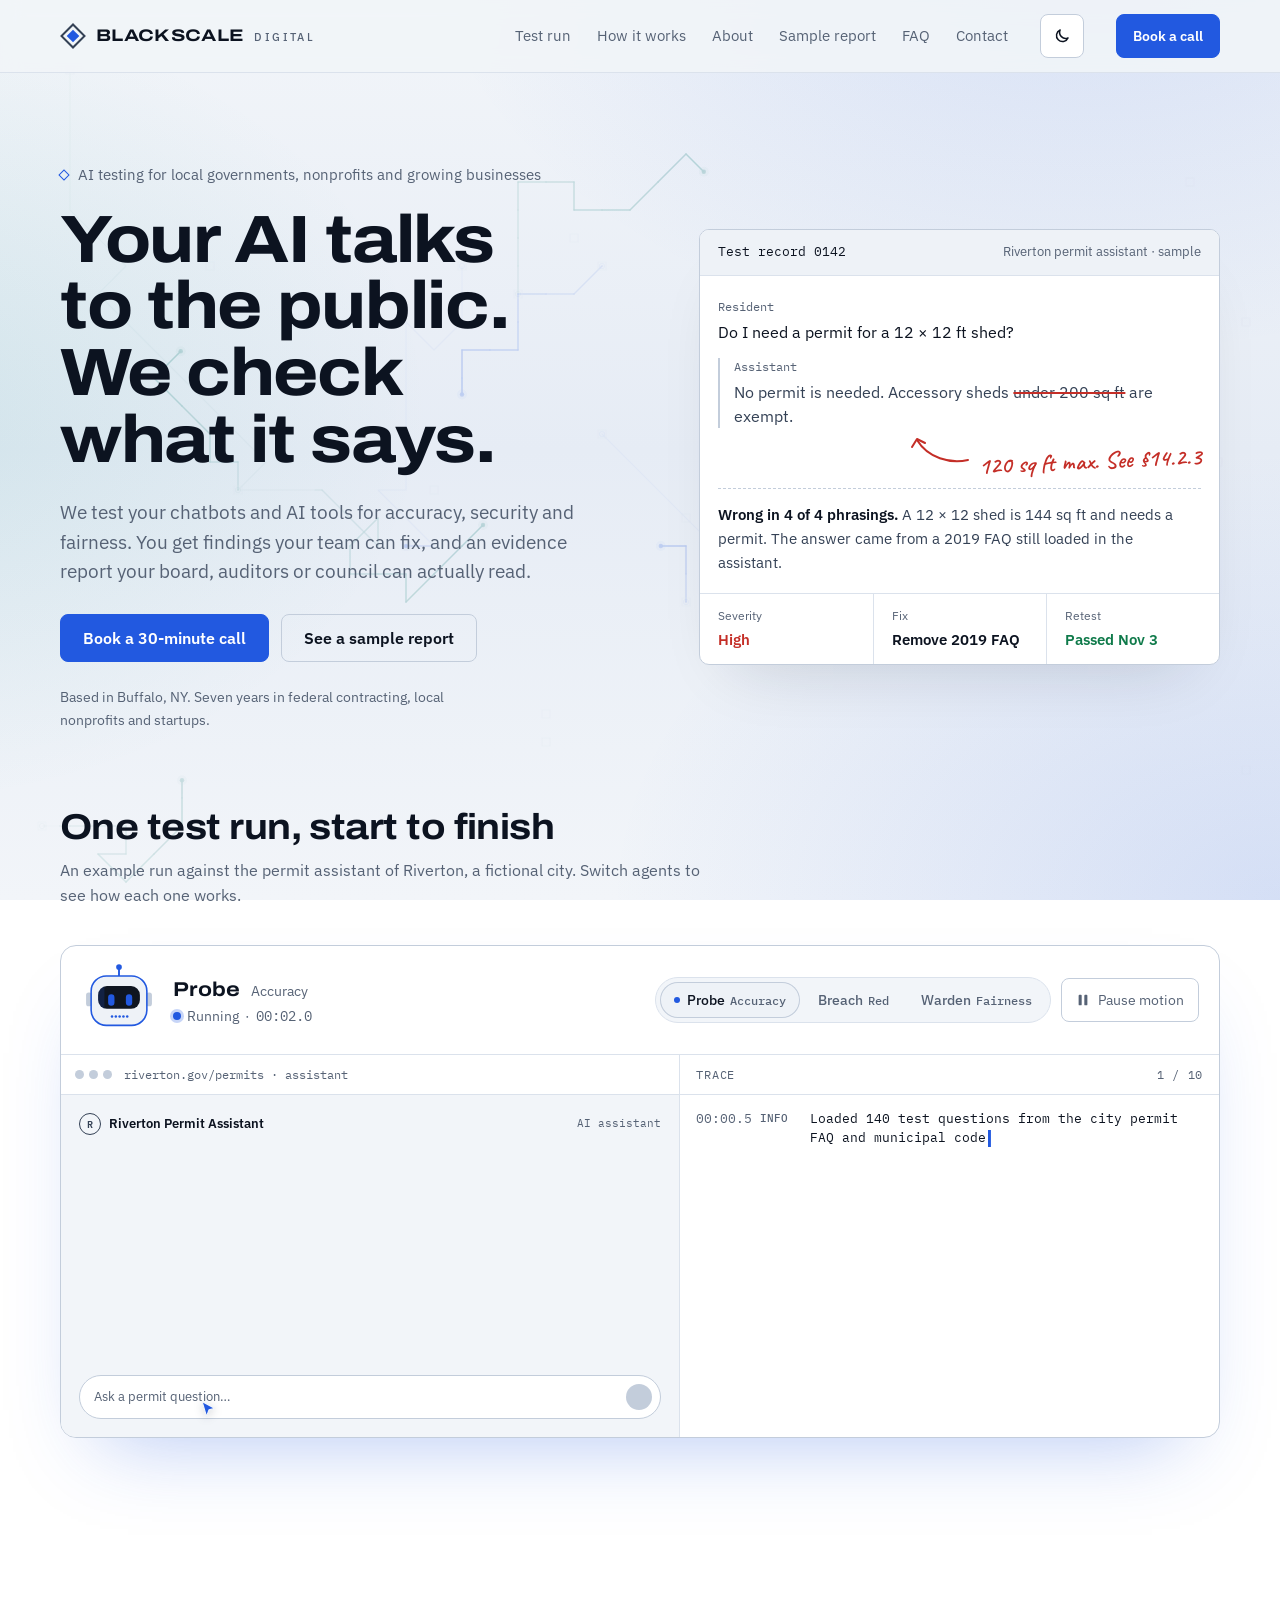
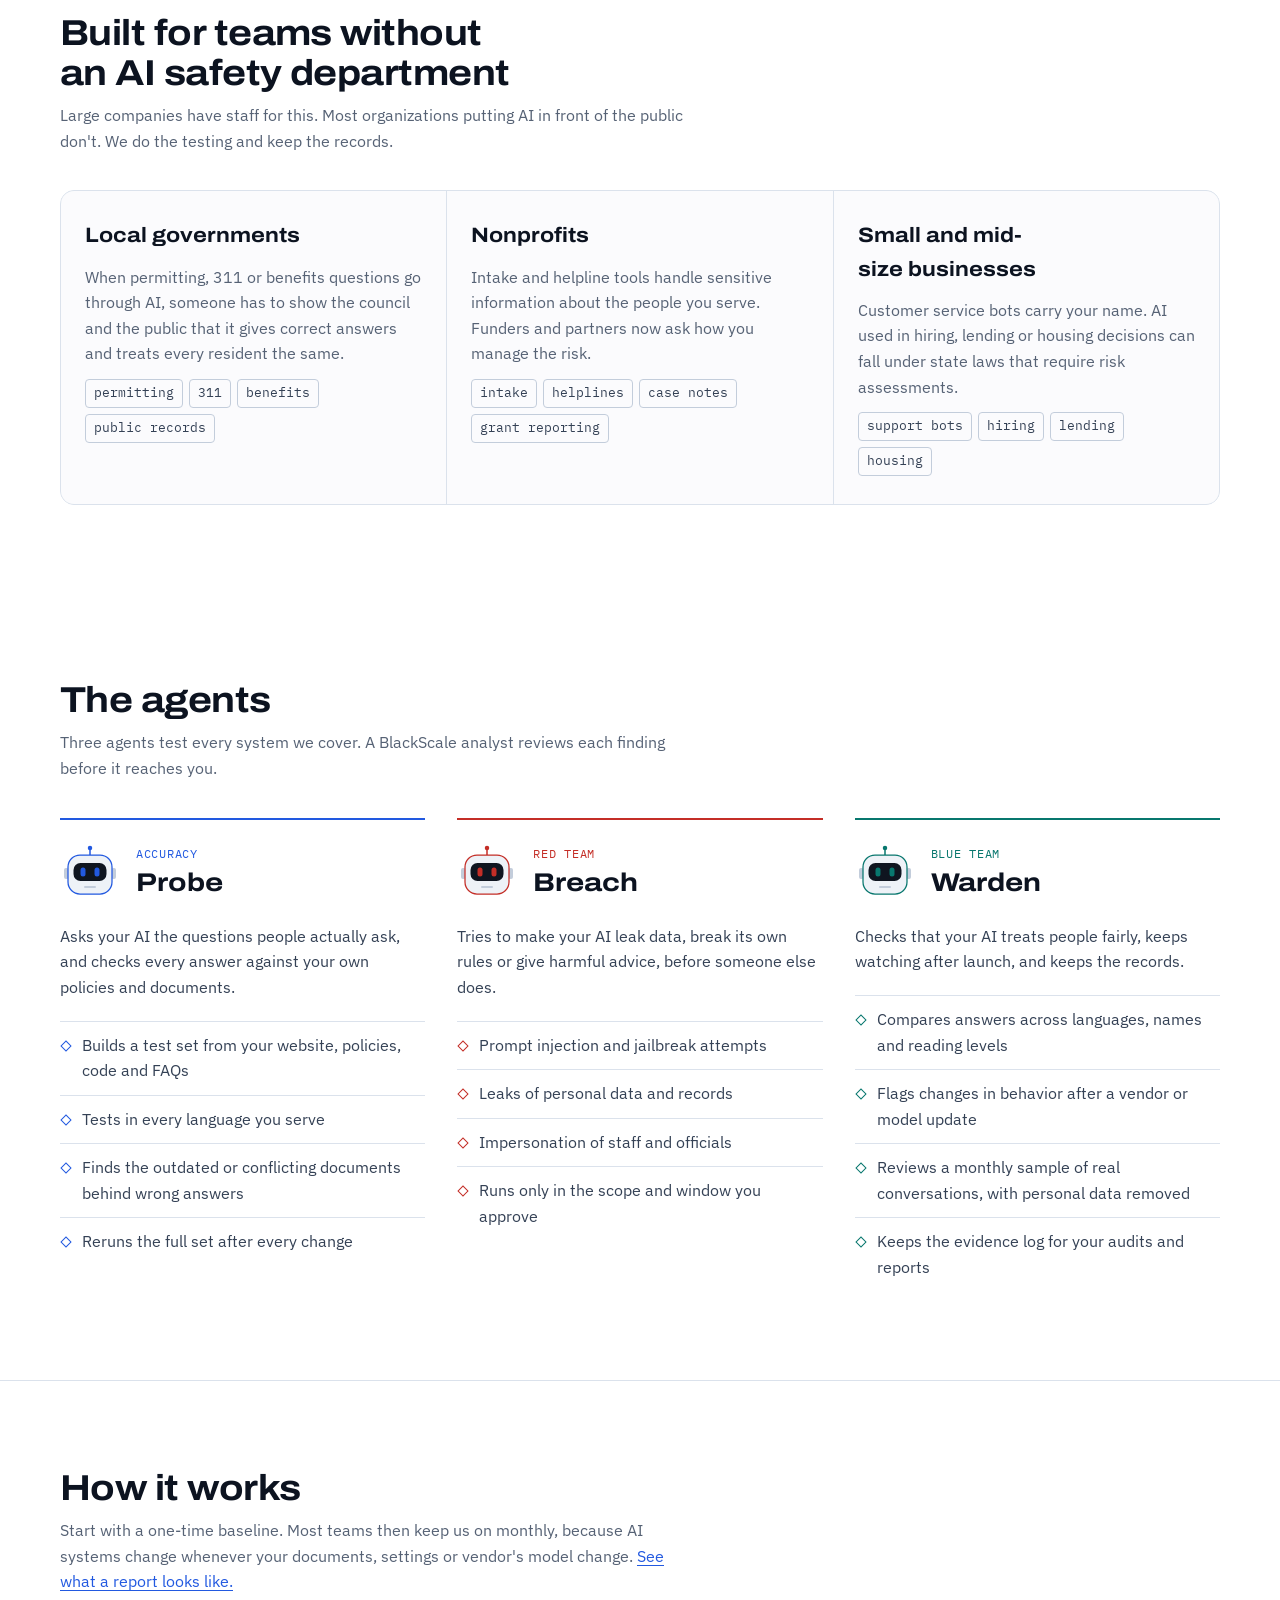
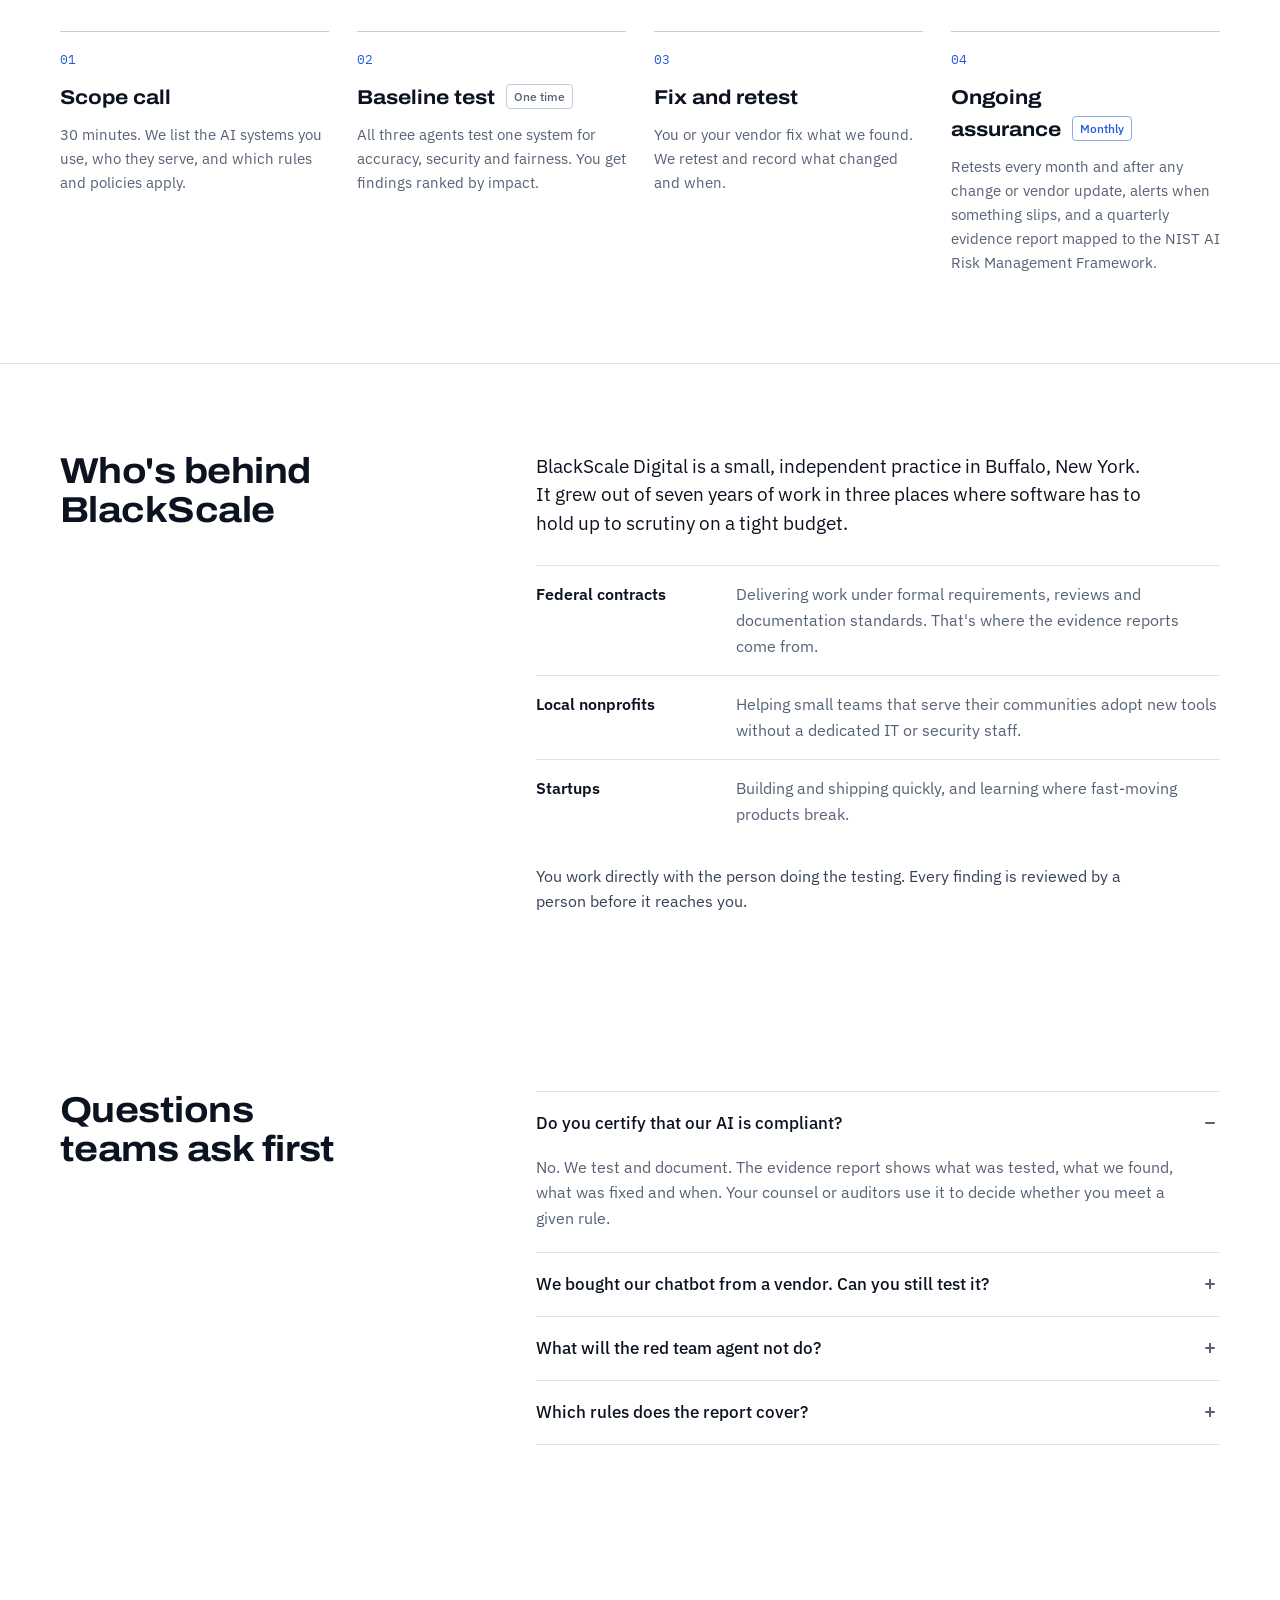
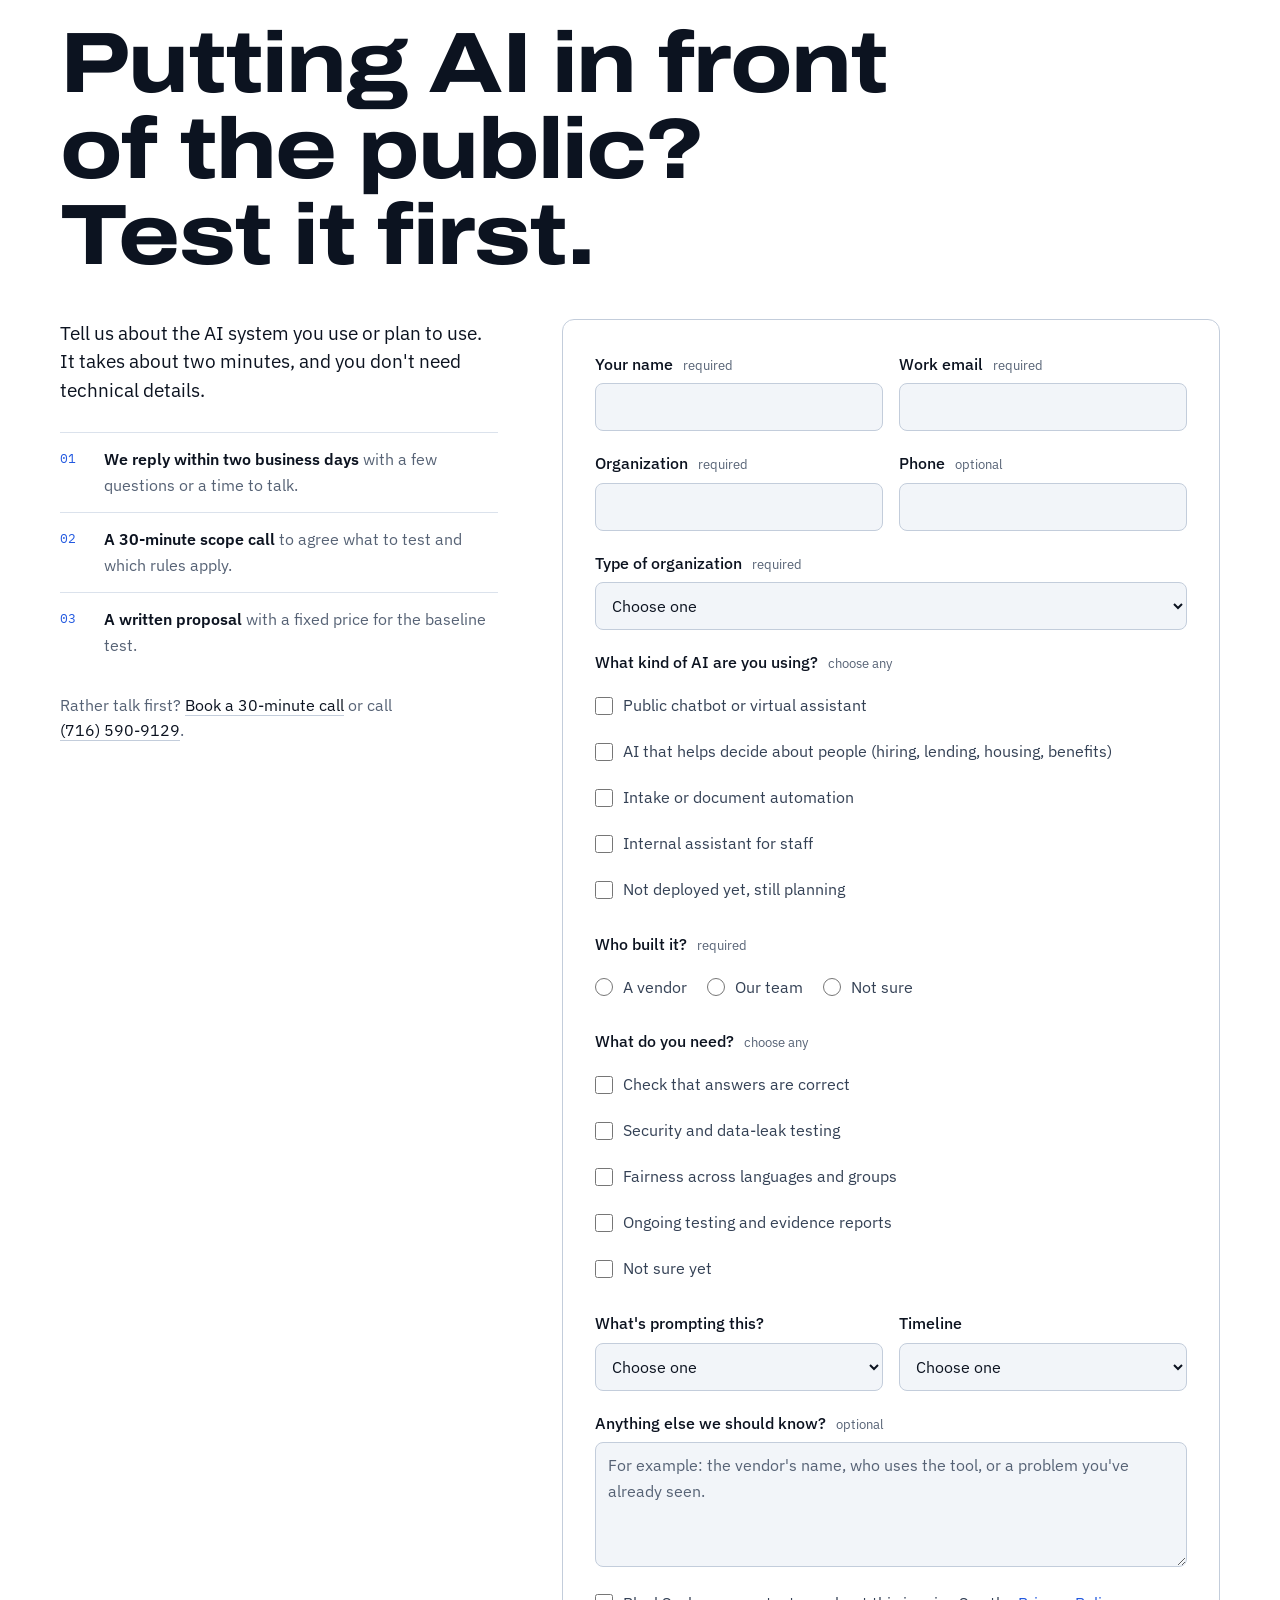
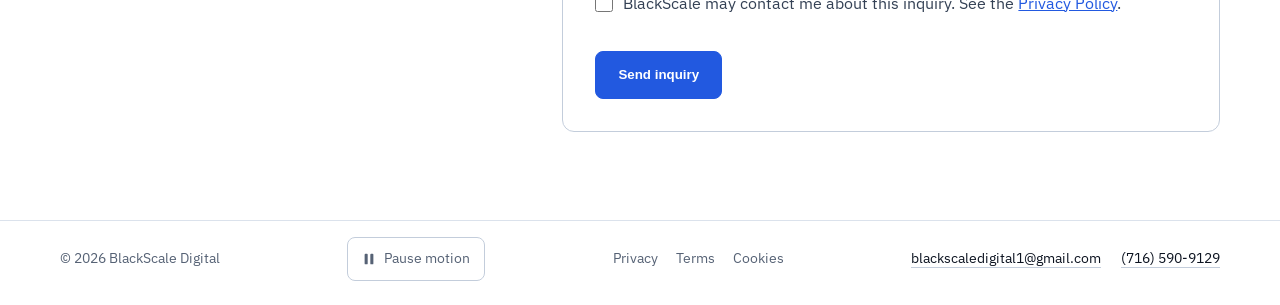
==== commit ba958aad: "Connect inquiry form to Formspree" ====
--- a/index.html
+++ b/index.html
@@ -357,7 +357,7 @@
             <p class="contact-alt">Rather talk first? <a href="https://calendly.com/contact-blackscale/30min" target="_blank" rel="noopener">Book a 30-minute call</a> or call <a href="tel:+17165909129">(716) 590-9129</a>.</p>
           </div>
 
-          <form class="intake" id="intake" novalidate data-endpoint="" data-email="blackscaledigital1@gmail.com">
+          <form class="intake" id="intake" action="https://formspree.io/f/xyeerwdn" method="POST" novalidate data-endpoint="https://formspree.io/f/xyeerwdn" data-email="blackscaledigital1@gmail.com">
             <div class="form-row two">
               <div class="field-wrap">
                 <label for="f-name">Your name <span class="req">required</span></label>
--- a/style.css
+++ b/style.css
@@ -476,11 +476,9 @@
 
 .site-footer { border-top: 1px solid var(--line); }
 .footer-contact { display: flex; flex-wrap: wrap; gap: 0 20px; font-size: 0.875rem; }
-.footer-contact a, .contact-line a { color: var(--fg); text-decoration: underline; text-decoration-color: var(--line-strong); text-underline-offset: 4px; }
+.footer-contact a { color: var(--fg); text-decoration: underline; text-decoration-color: var(--line-strong); text-underline-offset: 4px; }
 .footer-contact a, .footer-links a { display: inline-flex; align-items: center; min-height: 44px; }
-.footer-contact a:hover, .contact-line a:hover { text-decoration-color: var(--accent); }
-.closing p.contact-line { font-size: var(--step-0); margin: 8px 0 0; color: var(--muted); }
-.closing .hero-actions { margin-top: 8px; }
+.footer-contact a:hover { text-decoration-color: var(--accent); }
 .footer-row { display: flex; justify-content: space-between; align-items: center; flex-wrap: wrap; gap: 4px 12px; padding-block: 16px max(24px, env(safe-area-inset-bottom, 0px)); color: var(--muted); font-size: 0.875rem; }
 
 /* ---------- Legal pages ---------- */
